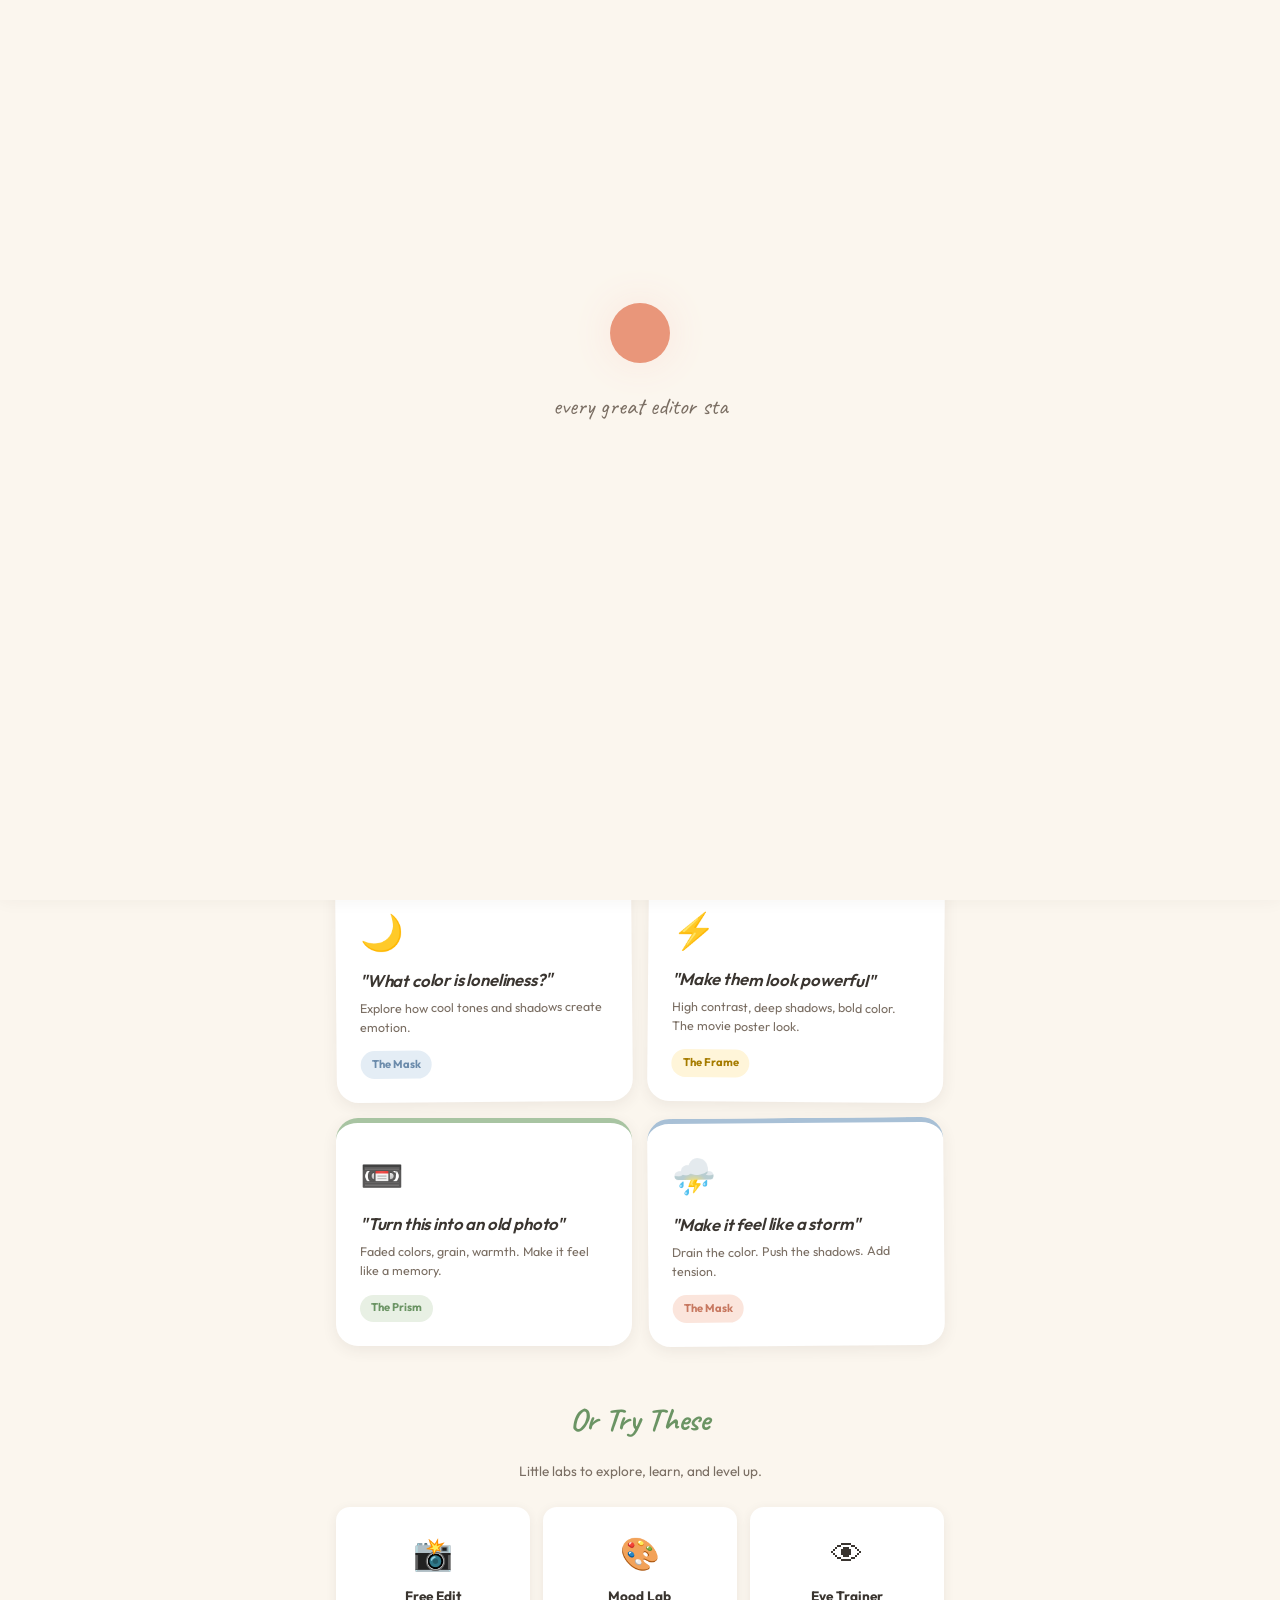
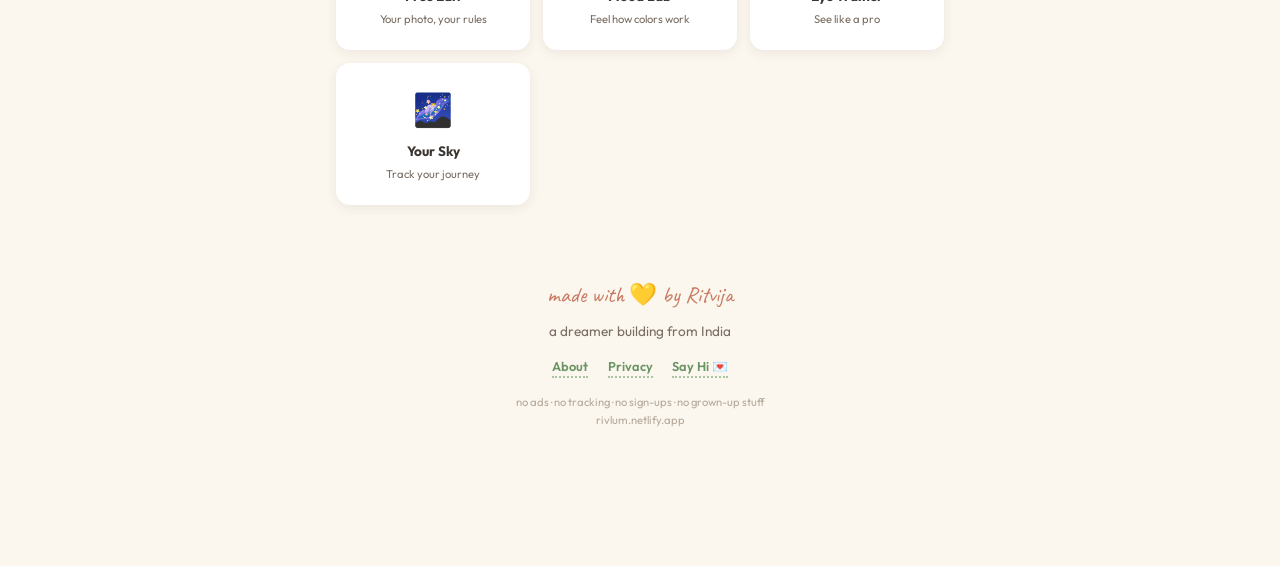
==== index.html @ 2db813fe "Add files via upload" ====
<!DOCTYPE html>
<html lang="en">
<head>
<meta charset="UTF-8"/>
<meta name="viewport" content="width=device-width,initial-scale=1.0"/>
<title>RIVLUM 🌊</title>
<link rel="stylesheet" href="styles.css"/>
<style>
.hero {
  text-align: center;
  padding: 3rem 1.5rem 2rem;
  position: relative;
  z-index: 1;
}
.hero-badge {
  display: inline-block;
  background: var(--butter-light);
  color: #A67C00;
  font-size: 0.72rem;
  font-weight: 700;
  padding: 0.35rem 0.9rem;
  border-radius: 50px;
  margin-bottom: 1.2rem;
  border: 2px solid var(--butter);
}
.hero h1 {
  font-size: clamp(4rem, 15vw, 8rem);
  font-weight: 800;
  color: var(--terracotta-dark);
  line-height: 1;
  margin-bottom: 0.3rem;
  letter-spacing: 0.02em;
}
.hero-tagline {
  font-family: var(--f-hand);
  font-size: clamp(1.4rem, 4vw, 1.9rem);
  color: var(--sage-dark);
  font-weight: 600;
  margin-bottom: 0.8rem;
}
.hero-desc {
  font-size: 0.95rem;
  color: var(--text-soft);
  max-width: 380px;
  margin: 0 auto 2rem;
  line-height: 1.7;
}
.hero-buttons {
  display: flex;
  gap: 0.8rem;
  justify-content: center;
  flex-wrap: wrap;
}
.section {
  position: relative;
  z-index: 1;
  max-width: 640px;
  margin: 0 auto;
  padding: 1.5rem 1rem;
}
.section-title {
  text-align: center;
  font-family: var(--f-hand);
  font-size: 2rem;
  color: var(--sage-dark);
  margin-bottom: 1rem;
}
.section-sub {
  text-align: center;
  color: var(--text-soft);
  font-size: 0.85rem;
  margin-bottom: 1.5rem;
}
.challenge-grid {
  display: grid;
  grid-template-columns: repeat(auto-fit, minmax(240px, 1fr));
  gap: 1rem;
}
.ch-card {
  background: var(--card);
  border-radius: var(--radius);
  padding: 1.5rem;
  text-decoration: none;
  color: var(--text);
  box-shadow: 0 4px 15px var(--shadow);
  transition: all 0.3s;
  border-top: 5px solid var(--sage);
  position: relative;
}
.ch-card:nth-child(2n) { border-top-color: var(--terracotta); transform: rotate(0.5deg); }
.ch-card:nth-child(3n) { border-top-color: var(--dusty-blue); transform: rotate(-0.5deg); }
.ch-card:hover {
  transform: translateY(-4px) rotate(0deg);
  box-shadow: 0 10px 30px var(--shadow-hover);
}
.ch-icon {
  font-size: 2.2rem;
  display: block;
  margin-bottom: 0.5rem;
}
.ch-card h3 {
  font-size: 1.05rem;
  margin-bottom: 0.3rem;
  font-style: italic;
  font-weight: 600;
}
.ch-card p {
  font-size: 0.78rem;
  color: var(--text-soft);
  line-height: 1.5;
  margin-bottom: 0.8rem;
}
.tools-section {
  display: grid;
  grid-template-columns: repeat(auto-fit, minmax(160px, 1fr));
  gap: 0.8rem;
}
.tool-card {
  background: var(--card);
  border-radius: var(--radius-sm);
  padding: 1.2rem;
  text-align: center;
  text-decoration: none;
  color: var(--text);
  box-shadow: 0 3px 12px var(--shadow);
  transition: transform 0.2s;
  border: 2px solid transparent;
}
.tool-card:hover { transform: translateY(-3px); border-color: var(--sage); }
.tool-card .emoji { font-size: 2rem; display: block; margin-bottom: 0.4rem; }
.tool-card h4 { font-size: 0.85rem; margin-bottom: 0.2rem; }
.tool-card p { font-size: 0.7rem; color: var(--text-soft); }
.footer {
  text-align: center;
  padding: 3rem 1.5rem;
  position: relative;
  z-index: 1;
  color: var(--text-soft);
}
.footer .made {
  font-family: var(--f-hand);
  font-size: 1.4rem;
  color: var(--terracotta-dark);
  margin-bottom: 0.5rem;
}
.footer .links {
  display: flex;
  justify-content: center;
  gap: 1.2rem;
  margin-top: 0.8rem;
  flex-wrap: wrap;
}
.footer .links a {
  color: var(--sage-dark);
  text-decoration: none;
  font-size: 0.8rem;
  font-weight: 600;
  border-bottom: 2px dotted var(--sage);
}
.footer .fine {
  font-size: 0.7rem;
  color: var(--text-light);
  margin-top: 1rem;
  line-height: 1.6;
}
/* Ritual */
#ritual {
  position: fixed;
  top: 0; left: 0;
  width: 100%; height: 100%;
  background: var(--cream);
  z-index: 9999;
  display: flex;
  flex-direction: column;
  align-items: center;
  justify-content: center;
  gap: 1.5rem;
  transition: opacity 1s ease;
}
#ritual.gone { opacity: 0; pointer-events: none; }
.rstar {
  width: 60px; height: 60px;
  background: var(--terracotta);
  border-radius: 50%;
  animation: rPulse 2s ease-in-out infinite;
  transition: all 0.8s ease;
  box-shadow: 0 0 40px var(--terracotta-light);
}
.rstar.boom {
  width: 300vw; height: 300vw;
  background: radial-gradient(circle, var(--terracotta-light), var(--butter-light), transparent 70%);
  opacity: 0;
}
@keyframes rPulse { 0%,100%{transform:scale(1);opacity:.7} 50%{transform:scale(1.2);opacity:1} }
.rtxt { font-size: 1.1rem; color: var(--text-soft); text-align: center; min-height: 2rem; padding: 0 1rem; font-family: var(--f-hand); font-size: 1.5rem; }
.redt { display: flex; flex-direction: column; align-items: center; gap: 1rem; opacity: 0; transform: translateY(15px); transition: all 0.6s ease; }
.redt.show { opacity: 1; transform: translateY(0); }
.rphoto { width: min(80vw, 320px); border-radius: 8px; box-shadow: 0 8px 30px var(--shadow); border: 6px solid white; }
.rlb { font-size: 0.85rem; color: var(--text-soft); font-weight: 600; }
.rhn { font-size: 0.85rem; color: var(--terracotta-dark); opacity: 0; transition: opacity 0.5s; font-family: var(--f-hand); font-size: 1.2rem; }
.rhn.show { opacity: 1; }
</style>
</head>
<body>

<div class="bg-blobs">
  <div class="blob blob-1"></div>
  <div class="blob blob-2"></div>
  <div class="blob blob-3"></div>
</div>

<div class="hero">
  <span class="hero-badge">✨ 100% free · no login · zero data</span>
  <h1>RIVLUM</h1>
  <p class="hero-tagline">the river of light 🌊</p>
  <p class="hero-desc">A cozy place where kids learn photo & video editing. No scary tools. No sign-ups. Just you, your creativity, and a little blob named Pixel.</p>
  <div class="hero-buttons">
    <a href="#challenges" class="btn btn-primary">Pick a Challenge ✨</a>
    <a href="free-edit.html" class="btn btn-secondary">Upload Your Photo 📸</a>
  </div>
</div>

<div class="section" id="challenges">
  <h2 class="section-title">Pick a Challenge</h2>
  <p class="section-sub">Every challenge lets you use YOUR photo or ours. You choose.</p>

  <div class="challenge-grid">
    <a href="challenge.html?type=dream" class="ch-card">
      <span class="ch-icon">☁️</span>
      <h3>"Make it feel like a dream"</h3>
      <p>Soft, hazy, magical. Learn how blur and color make photos feel unreal.</p>
      <span class="tag tag-sage">The Prism</span>
    </a>
    <a href="challenge.html?type=golden" class="ch-card">
      <span class="ch-icon">🌅</span>
      <h3>"Turn day into golden hour"</h3>
      <p>Add warmth. Make it glow. Learn why sunset photos hit different.</p>
      <span class="tag tag-terra">The Horizon</span>
    </a>
    <a href="challenge.html?type=lonely" class="ch-card">
      <span class="ch-icon">🌙</span>
      <h3>"What color is loneliness?"</h3>
      <p>Explore how cool tones and shadows create emotion.</p>
      <span class="tag tag-blue">The Mask</span>
    </a>
    <a href="challenge.html?type=power" class="ch-card">
      <span class="ch-icon">⚡</span>
      <h3>"Make them look powerful"</h3>
      <p>High contrast, deep shadows, bold color. The movie poster look.</p>
      <span class="tag tag-butter">The Frame</span>
    </a>
    <a href="challenge.html?type=vintage" class="ch-card">
      <span class="ch-icon">📼</span>
      <h3>"Turn this into an old photo"</h3>
      <p>Faded colors, grain, warmth. Make it feel like a memory.</p>
      <span class="tag tag-sage">The Prism</span>
    </a>
    <a href="challenge.html?type=storm" class="ch-card">
      <span class="ch-icon">⛈️</span>
      <h3>"Make it feel like a storm"</h3>
      <p>Drain the color. Push the shadows. Add tension.</p>
      <span class="tag tag-terra">The Mask</span>
    </a>
  </div>
</div>

<div class="section">
  <h2 class="section-title">Or Try These</h2>
  <p class="section-sub">Little labs to explore, learn, and level up.</p>
  <div class="tools-section">
    <a href="free-edit.html" class="tool-card">
      <span class="emoji">📸</span>
      <h4>Free Edit</h4>
      <p>Your photo, your rules</p>
    </a>
    <a href="moods.html" class="tool-card">
      <span class="emoji">🎨</span>
      <h4>Mood Lab</h4>
      <p>Feel how colors work</p>
    </a>
    <a href="compare.html" class="tool-card">
      <span class="emoji">👁</span>
      <h4>Eye Trainer</h4>
      <p>See like a pro</p>
    </a>
    <a href="constellation.html" class="tool-card">
      <span class="emoji">🌌</span>
      <h4>Your Sky</h4>
      <p>Track your journey</p>
    </a>
  </div>
</div>

<div class="footer">
  <p class="made">made with 💛 by Ritvija</p>
  <p style="font-size:0.85rem">a dreamer building from India</p>
  <div class="links">
    <a href="about.html">About</a>
    <a href="privacy.html">Privacy</a>
    <a href="mailto:hello.rivlum@gmail.com?subject=RIVLUM%20Feedback">Say Hi 💌</a>
  </div>
  <p class="fine">no ads · no tracking · no sign-ups · no grown-up stuff<br/>rivlum.netlify.app</p>
</div>

<div class="pixel"><div class="pixel-eye"></div><div class="pixel-eye"></div></div>

<nav class="nav">
  <a href="index.html" class="active"><span>🏠</span>Home</a>
  <a href="challenge.html"><span>✨</span>Edit</a>
  <a href="free-edit.html"><span>📸</span>Free</a>
  <a href="constellation.html"><span>🌌</span>Sky</a>
  <a href="about.html"><span>💛</span>About</a>
</nav>

<div id="ritual">
  <div class="rstar" id="rstar"></div>
  <p class="rtxt" id="rtxt"></p>
  <div class="redt" id="redit">
    <img src="https://images.unsplash.com/photo-1470071459604-3b5ec3a7fe05?w=500&q=80" class="rphoto" id="rphoto"/>
    <label class="rlb">Drag the slider to change the light ☀️</label>
    <input type="range" min="30" max="200" value="100" id="rslider" style="width:min(70vw,260px)"/>
  </div>
  <p class="rhn" id="rhn">← slide left or right →</p>
</div>

<script>
var savedTheme = localStorage.getItem('rivlum_theme');
if(savedTheme && savedTheme !== 'meadow') document.body.classList.add('theme-' + savedTheme);

if(localStorage.getItem('rivlum_born')){document.getElementById('ritual').remove()}
else{
var m="every great editor started with one click ✨",t=document.getElementById('rtxt'),i=0;
function tp(){if(i<m.length){t.textContent+=m[i];i++;setTimeout(tp,55)}else{setTimeout(function(){document.getElementById('redit').classList.add('show');document.getElementById('rhn').classList.add('show')},700)}}
setTimeout(tp,1000);
var d=false;
document.getElementById('rslider').addEventListener('input',function(){
document.getElementById('rphoto').style.filter='brightness('+this.value+'%)';
if(!d&&Math.abs(this.value-100)>25){d=true;document.getElementById('rhn').style.opacity='0';document.getElementById('rstar').classList.add('boom');
setTimeout(function(){document.getElementById('ritual').classList.add('gone');localStorage.setItem('rivlum_born',Date.now());setTimeout(function(){document.getElementById('ritual').remove()},1000)},900)}})}
</script>
</body>
</html>
---- styles.css ----
/* ========================================
   RIVLUM — Warm Meadow Theme
   "Cozy sketchbook, not spaceship"
   Made with love by Ritvija 💛
   ======================================== */

@import url('https://fonts.googleapis.com/css2?family=Outfit:wght@300;400;600;700;800&family=Caveat:wght@400;600;700&display=swap');

*, *::before, *::after {
  margin: 0;
  padding: 0;
  box-sizing: border-box;
}

/* --- MEADOW THEME (default) --- */
:root {
  --cream: #FBF6EE;
  --cream-deep: #F5EDDE;
  --card: #FFFFFF;
  --sage: #A8C4A2;
  --sage-light: #E8F0E4;
  --sage-dark: #6B9464;
  --terracotta: #E9967A;
  --terracotta-light: #FBE5DC;
  --terracotta-dark: #C77860;
  --dusty-blue: #A8C0D6;
  --dusty-blue-light: #E4EDF5;
  --dusty-blue-dark: #6B8BAB;
  --butter: #F5D97C;
  --butter-light: #FFF5D9;
  --pink-accent: #F0B8C4;
  --text: #3A3530;
  --text-soft: #7A6E63;
  --text-light: #B5A99B;
  --shadow: rgba(58, 53, 48, 0.08);
  --shadow-hover: rgba(58, 53, 48, 0.15);
  --f: 'Outfit', sans-serif;
  --f-hand: 'Caveat', cursive;
  --radius: 22px;
  --radius-sm: 14px;
}

/* --- OCEAN THEME --- */
body.theme-ocean {
  --cream: #EEF4F8;
  --cream-deep: #DDE9F0;
  --sage: #8FB8CC;
  --sage-light: #DCE9F0;
  --sage-dark: #4A7B96;
  --terracotta: #7BA5C0;
  --terracotta-light: #D5E4EE;
  --dusty-blue: #A8C6DA;
  --butter: #C8D9E5;
  --text: #2C3E50;
  --text-soft: #5D7488;
}

/* --- SUNSET THEME --- */
body.theme-sunset {
  --cream: #FFF3E8;
  --cream-deep: #FFE4CC;
  --sage: #F5A97F;
  --sage-light: #FFE0CC;
  --sage-dark: #D67B4E;
  --terracotta: #E9967A;
  --terracotta-light: #FBE5DC;
  --dusty-blue: #F0B8C4;
  --butter: #FFD48A;
  --pink-accent: #E8809B;
  --text: #4A2F1F;
  --text-soft: #8A5F4A;
}

/* --- MIDNIGHT THEME --- */
body.theme-midnight {
  --cream: #1E1E2E;
  --cream-deep: #16162A;
  --card: #2A2A3E;
  --sage: #7C9885;
  --sage-light: #3A4A42;
  --sage-dark: #A0BEA8;
  --terracotta: #D08770;
  --terracotta-light: #4A3830;
  --dusty-blue: #7B8FAC;
  --butter: #E5C07B;
  --text: #E8E4D8;
  --text-soft: #B0A898;
  --text-light: #706858;
  --shadow: rgba(0, 0, 0, 0.3);
  --shadow-hover: rgba(0, 0, 0, 0.5);
}

html {
  scroll-behavior: smooth;
}

body {
  font-family: var(--f);
  background: var(--cream);
  color: var(--text);
  min-height: 100vh;
  padding-bottom: 5.5rem;
  line-height: 1.6;
  transition: background 0.4s ease, color 0.4s ease;
}

/* --- SOFT BACKGROUND SHAPES --- */
.bg-blobs {
  position: fixed;
  top: 0; left: 0;
  width: 100%; height: 100%;
  pointer-events: none;
  z-index: 0;
  overflow: hidden;
}

.blob {
  position: absolute;
  border-radius: 50%;
  filter: blur(70px);
  opacity: 0.35;
  animation: blobFloat 18s ease-in-out infinite alternate;
}

.blob-1 { width: 320px; height: 320px; background: var(--sage); top: -60px; left: -60px; }
.blob-2 { width: 280px; height: 280px; background: var(--terracotta); top: 35%; right: -90px; animation-delay: -6s; }
.blob-3 { width: 220px; height: 220px; background: var(--butter); bottom: 8%; left: 15%; animation-delay: -12s; }

@keyframes blobFloat {
  0% { transform: translate(0, 0) scale(1); }
  100% { transform: translate(40px, -30px) scale(1.1); }
}

/* --- TYPOGRAPHY --- */
h1, h2, h3 {
  color: var(--text);
  font-weight: 700;
  letter-spacing: -0.01em;
}

.hand {
  font-family: var(--f-hand);
  font-weight: 600;
  letter-spacing: 0.01em;
}

.page-title {
  font-size: clamp(1.8rem, 5vw, 2.4rem);
  text-align: center;
  margin-bottom: 0.4rem;
}

.page-sub {
  font-size: 0.95rem;
  color: var(--text-soft);
  text-align: center;
  margin-bottom: 2rem;
  font-family: var(--f-hand);
  font-size: 1.3rem;
}

/* --- CARDS (slight rotation for handmade feel) --- */
.card {
  background: var(--card);
  border-radius: var(--radius);
  padding: 1.5rem;
  box-shadow: 0 4px 20px var(--shadow);
  transition: all 0.3s ease;
  position: relative;
}

.card::before {
  content: '';
  position: absolute;
  top: -6px;
  left: 50%;
  transform: translateX(-50%);
  width: 30px;
  height: 12px;
  background: var(--butter);
  border-radius: 3px;
  box-shadow: 0 2px 4px var(--shadow);
  opacity: 0.7;
}

/* --- BUTTONS --- */
.btn {
  display: inline-block;
  padding: 0.85rem 1.8rem;
  font-family: var(--f);
  font-size: 1rem;
  font-weight: 700;
  border: none;
  border-radius: 50px;
  cursor: pointer;
  text-decoration: none;
  transition: all 0.2s ease;
  color: var(--text);
}

.btn:active { transform: scale(0.95); }

.btn-primary {
  background: var(--sage);
  color: white;
  box-shadow: 0 4px 0 var(--sage-dark), 0 6px 15px var(--shadow);
}

.btn-primary:hover {
  transform: translateY(-2px);
  box-shadow: 0 6px 0 var(--sage-dark), 0 8px 20px var(--shadow-hover);
}

.btn-secondary {
  background: var(--card);
  color: var(--text);
  border: 2px solid var(--sage);
  box-shadow: 0 3px 0 var(--sage-dark);
}

.btn-warm {
  background: var(--terracotta);
  color: white;
  box-shadow: 0 4px 0 var(--terracotta-dark), 0 6px 15px var(--shadow);
}

.btn-warm:hover {
  transform: translateY(-2px);
  box-shadow: 0 6px 0 var(--terracotta-dark), 0 8px 20px var(--shadow-hover);
}

.btn-small {
  padding: 0.55rem 1.1rem;
  font-size: 0.82rem;
}

/* --- SLIDERS (chunky, playful) --- */
input[type="range"] {
  -webkit-appearance: none;
  appearance: none;
  width: 100%;
  height: 12px;
  border-radius: 6px;
  background: var(--cream-deep);
  outline: none;
  border: 2px solid var(--sage-light);
}

input[type="range"]::-webkit-slider-thumb {
  -webkit-appearance: none;
  width: 30px;
  height: 30px;
  border-radius: 50%;
  background: var(--terracotta);
  border: 4px solid white;
  cursor: grab;
  box-shadow: 0 3px 8px var(--shadow);
}

input[type="range"]::-moz-range-thumb {
  width: 30px;
  height: 30px;
  border-radius: 50%;
  background: var(--terracotta);
  border: 4px solid white;
  cursor: grab;
  box-shadow: 0 3px 8px var(--shadow);
}

/* --- BOTTOM NAV --- */
.nav {
  position: fixed;
  bottom: 0; left: 0;
  width: 100%;
  background: var(--card);
  border-top: 3px solid var(--sage-light);
  display: flex;
  justify-content: space-around;
  padding: 0.6rem 0 0.8rem;
  z-index: 100;
  box-shadow: 0 -4px 20px var(--shadow);
}

.nav a {
  text-decoration: none;
  color: var(--text-light);
  font-size: 0.7rem;
  font-weight: 700;
  display: flex;
  flex-direction: column;
  align-items: center;
  gap: 0.2rem;
  padding: 0.3rem 0.6rem;
  border-radius: 12px;
  transition: all 0.2s;
}

.nav a span {
  font-size: 1.35rem;
}

.nav a.active, .nav a:hover {
  color: var(--sage-dark);
  background: var(--sage-light);
}

/* --- PIXEL MASCOT --- */
.pixel {
  position: fixed;
  bottom: 5.8rem;
  right: 1.2rem;
  width: 52px;
  height: 52px;
  background: var(--terracotta);
  border-radius: 50% 50% 50% 25%;
  z-index: 10;
  display: flex;
  align-items: center;
  justify-content: center;
  gap: 5px;
  box-shadow: 0 4px 15px var(--shadow-hover);
  animation: pixelBounce 3s ease-in-out infinite;
  border: 3px solid white;
}

.pixel-eye {
  width: 6px;
  height: 8px;
  background: white;
  border-radius: 50%;
}

@keyframes pixelBounce {
  0%, 100% { transform: translateY(0) rotate(0deg); }
  25% { transform: translateY(-8px) rotate(4deg); }
  75% { transform: translateY(-4px) rotate(-3deg); }
}

/* --- TAGS --- */
.tag {
  display: inline-block;
  font-size: 0.7rem;
  font-weight: 700;
  padding: 0.3rem 0.7rem;
  border-radius: 50px;
}

.tag-sage { background: var(--sage-light); color: var(--sage-dark); }
.tag-terra { background: var(--terracotta-light); color: var(--terracotta-dark); }
.tag-blue { background: var(--dusty-blue-light); color: var(--dusty-blue-dark); }
.tag-butter { background: var(--butter-light); color: #A67C00; }

/* --- PHOTO FRAMES (like polaroids) --- */
.photo-frame {
  border-radius: 8px;
  overflow: hidden;
  box-shadow: 0 6px 25px var(--shadow);
  border: 6px solid white;
  background: white;
  transform: rotate(-0.5deg);
}

.photo-frame img {
  width: 100%;
  display: block;
  transition: filter 0.15s ease;
  border-radius: 4px;
}

/* --- LAYOUT --- */
.wrap {
  position: relative;
  z-index: 1;
  max-width: 640px;
  margin: 0 auto;
  padding: 1.5rem 1rem;
}

.grid-2 {
  display: grid;
  grid-template-columns: repeat(auto-fit, minmax(240px, 1fr));
  gap: 1rem;
}

/* --- HOW-IT-WORKS EXPANDABLES --- */
.how-card {
  background: var(--butter-light);
  border: 2px dashed var(--butter);
  border-radius: var(--radius-sm);
  padding: 0.9rem;
  margin-top: 0.5rem;
  display: none;
}

.how-card.open { display: block; }

.how-card p {
  font-size: 0.8rem;
  color: var(--text);
  line-height: 1.6;
}

.how-toggle {
  font-size: 0.75rem;
  color: var(--sage-dark);
  cursor: pointer;
  text-decoration: underline;
  font-weight: 700;
  margin-top: 0.4rem;
  display: inline-block;
}

/* --- THEME PICKER --- */
.theme-picker {
  display: flex;
  gap: 0.6rem;
  flex-wrap: wrap;
  justify-content: center;
  margin-top: 0.8rem;
}

.theme-dot {
  width: 36px;
  height: 36px;
  border-radius: 50%;
  cursor: pointer;
  border: 3px solid white;
  box-shadow: 0 2px 8px var(--shadow);
  transition: transform 0.2s;
}

.theme-dot:hover { transform: scale(1.1); }
.theme-dot.active { border-color: var(--text); transform: scale(1.15); }

.dot-meadow { background: linear-gradient(135deg, #A8C4A2, #F5D97C); }
.dot-ocean { background: linear-gradient(135deg, #8FB8CC, #A8C6DA); }
.dot-sunset { background: linear-gradient(135deg, #F5A97F, #E9967A); }
.dot-midnight { background: linear-gradient(135deg, #2A2A3E, #7C9885); }

/* --- REDUCED MOTION --- */
@media (prefers-reduced-motion: reduce) {
  *, *::before, *::after {
    animation: none !important;
    transition: none !important;
  }
}

@media (max-width: 480px) {
  .wrap { padding: 1rem 0.8rem; }
  .card { padding: 1.2rem; }
}
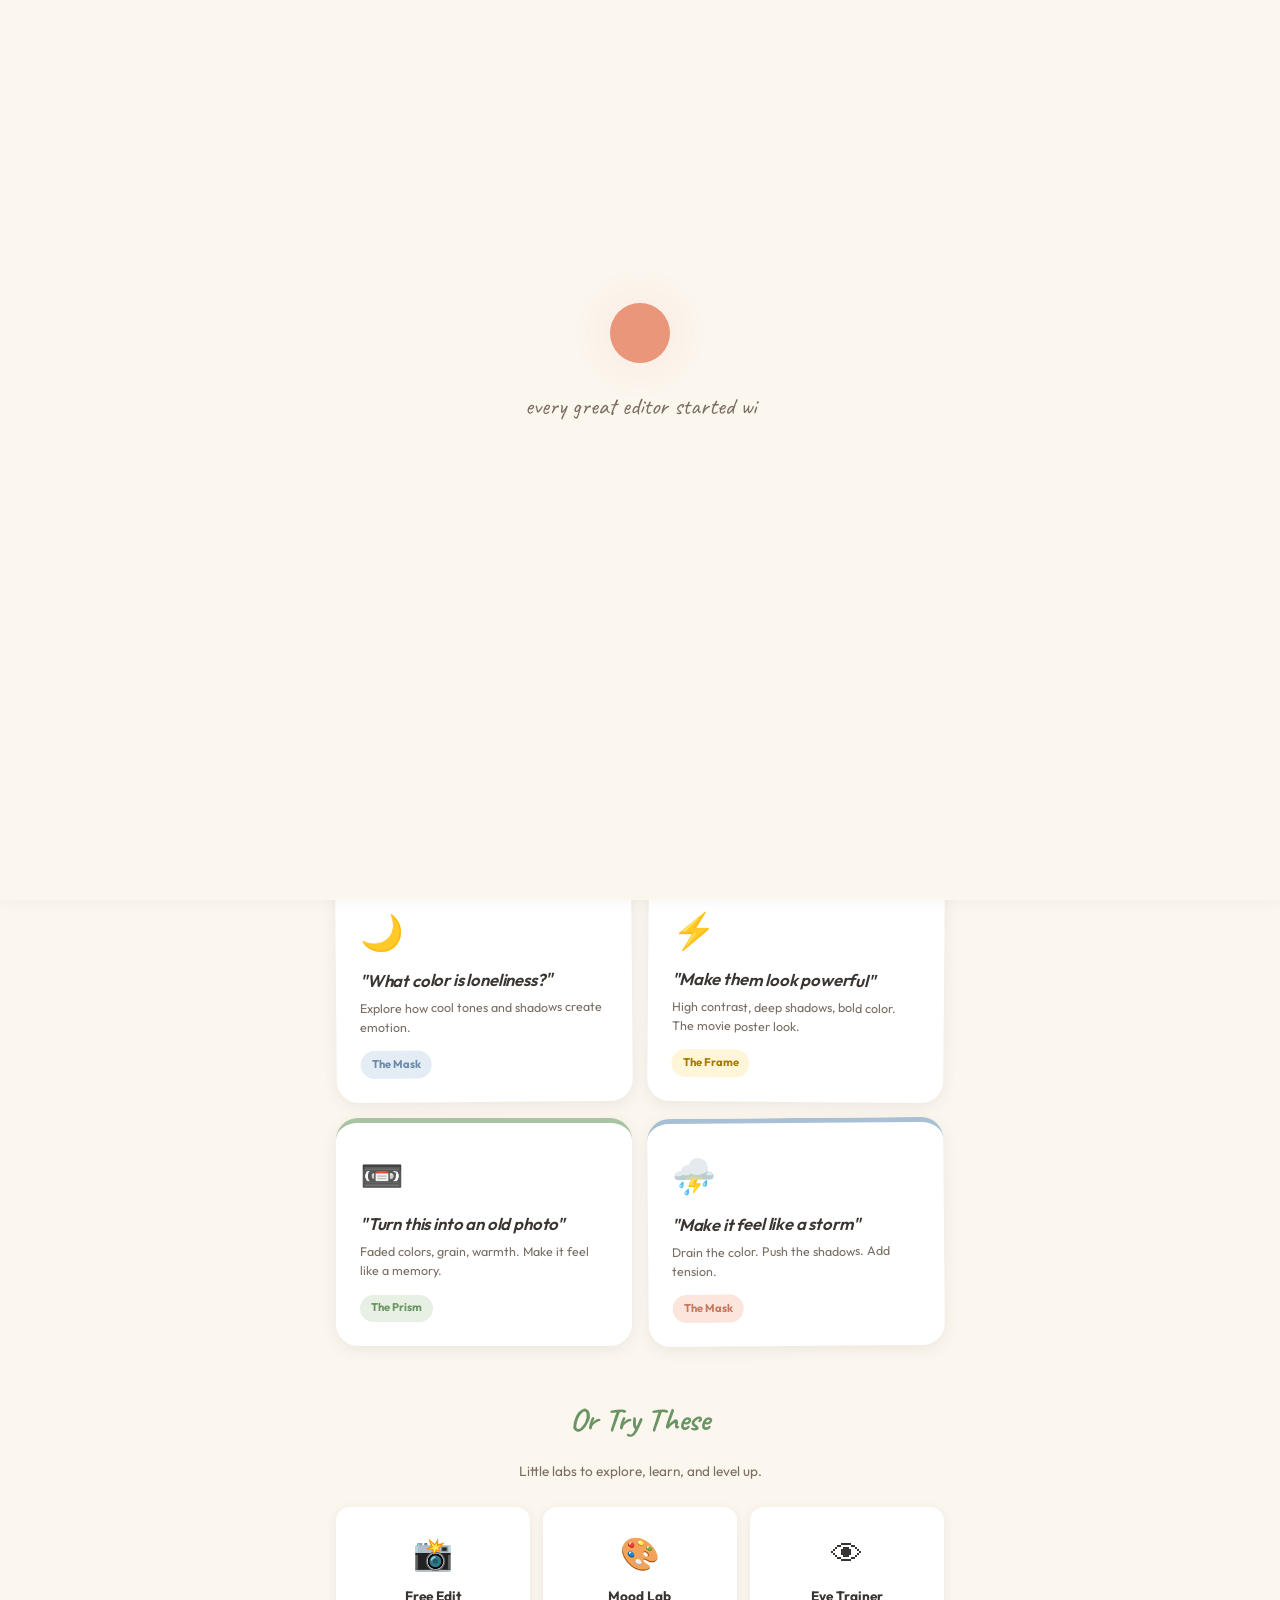
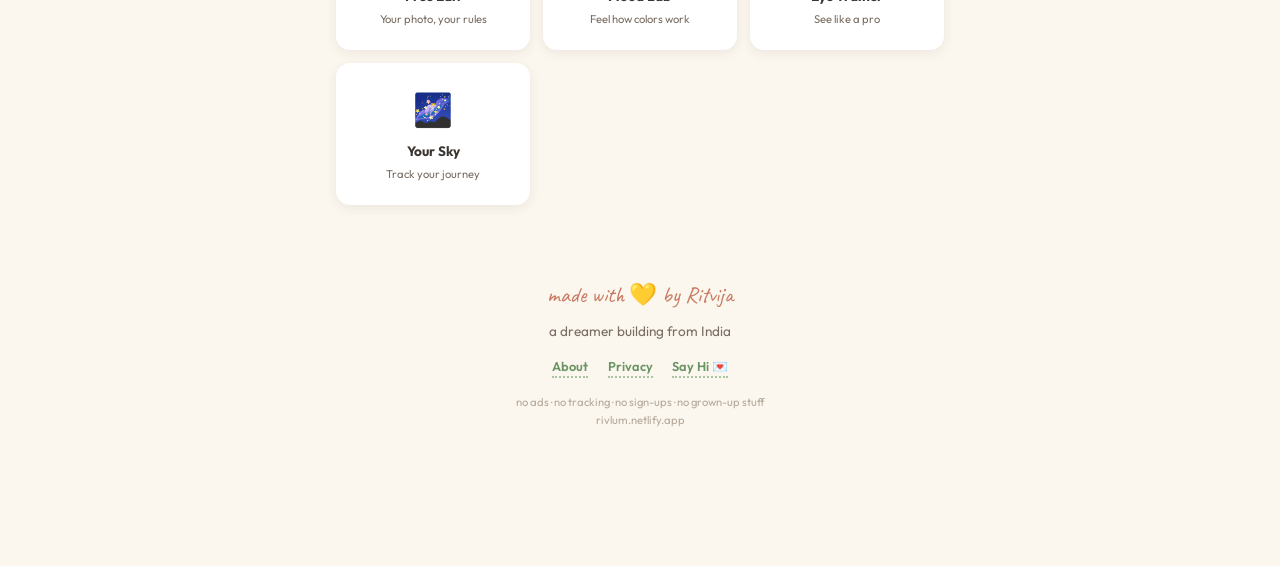
==== commit be6d3118: "Update index.html" ====
--- a/index.html
+++ b/index.html
@@ -214,10 +214,11 @@
   <h1>RIVLUM</h1>
   <p class="hero-tagline">the river of light 🌊</p>
   <p class="hero-desc">A cozy place where kids learn photo & video editing. No scary tools. No sign-ups. Just you, your creativity, and a little blob named Pixel.</p>
-  <div class="hero-buttons">
-    <a href="#challenges" class="btn btn-primary">Pick a Challenge ✨</a>
-    <a href="free-edit.html" class="btn btn-secondary">Upload Your Photo 📸</a>
-  </div>
+ <div class="hero-buttons" style="display: flex; gap: 10px; justify-content: center; flex-wrap: wrap; margin-top: 12px;">
+  <a href="challenge.html" class="btn btn-primary">Pick a Challenge ✨</a>
+  <a href="free-edit.html" class="btn btn-secondary">Upload Your Photo 📸</a>
+  <a href="room.html" class="btn btn-accent" style="text-decoration:none; display:inline-block; background:#D97D54; color:#fff; padding:8px 16px; border-radius:8px;">⚡ Co-Edit Room</a>
+</div>
 </div>
 
 <div class="section" id="challenges">
@@ -339,4 +340,4 @@
 setTimeout(function(){document.getElementById('ritual').classList.add('gone');localStorage.setItem('rivlum_born',Date.now());setTimeout(function(){document.getElementById('ritual').remove()},1000)},900)}})}
 </script>
 </body>
-</html>+</html>
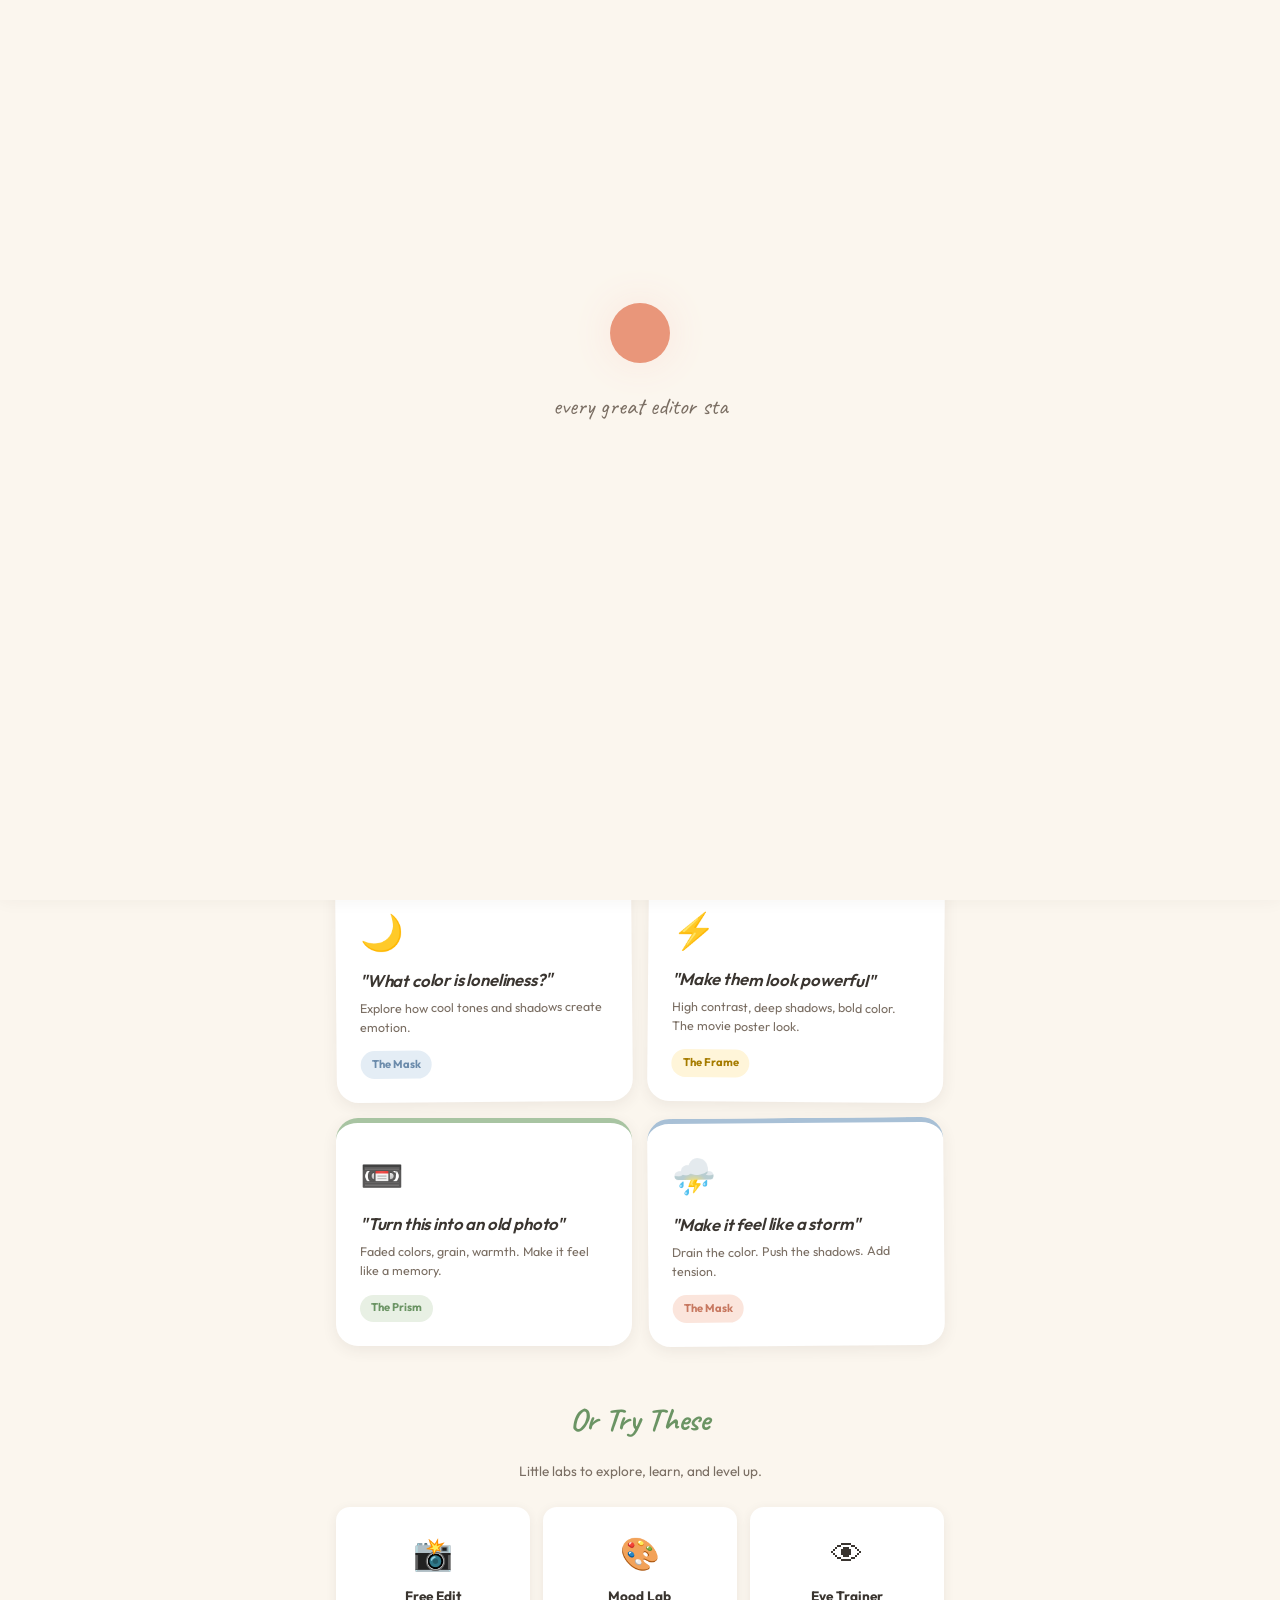
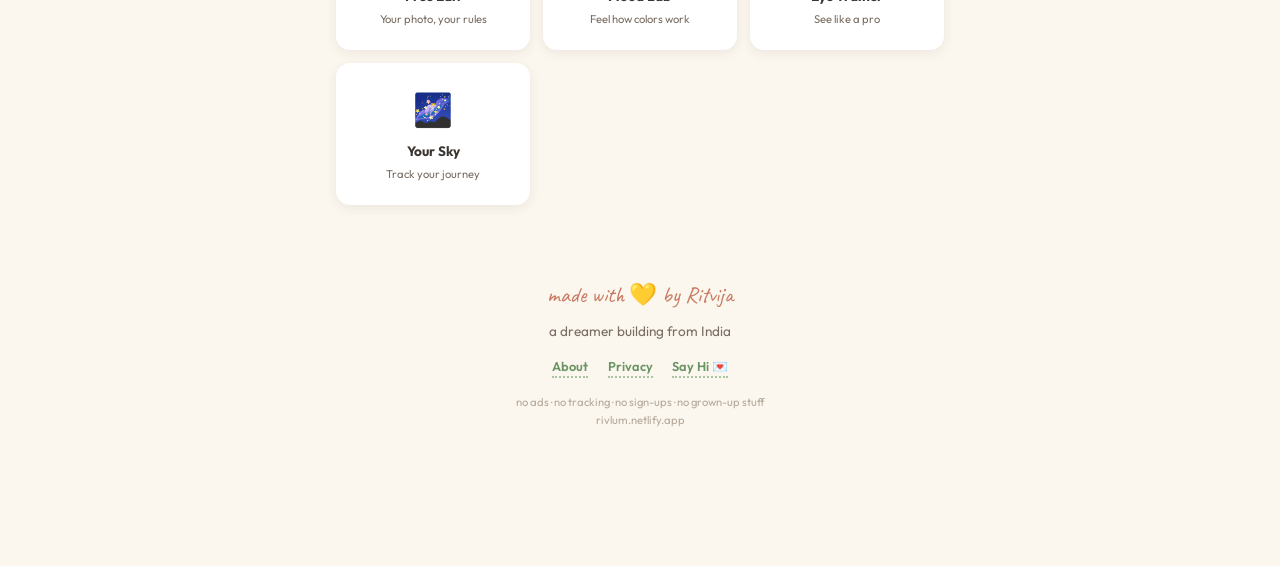
==== commit 2cb720d3: "Update index.html" ====
--- a/index.html
+++ b/index.html
@@ -306,13 +306,14 @@
 <div class="pixel"><div class="pixel-eye"></div><div class="pixel-eye"></div></div>
 
 <nav class="nav">
-  <a href="index.html" class="active"><span>🏠</span>Home</a>
+  <a href="index.html"><span>🏠</span>Home</a>
   <a href="challenge.html"><span>✨</span>Edit</a>
   <a href="free-edit.html"><span>📸</span>Free</a>
-  <a href="constellation.html"><span>🌌</span>Sky</a>
+  <a href="room.html"><span>⚡</span>Room</a>
+  <a href="drifts.html"><span>🌌</span>Sky</a>
   <a href="about.html"><span>💛</span>About</a>
 </nav>
-
+  
 <div id="ritual">
   <div class="rstar" id="rstar"></div>
   <p class="rtxt" id="rtxt"></p>
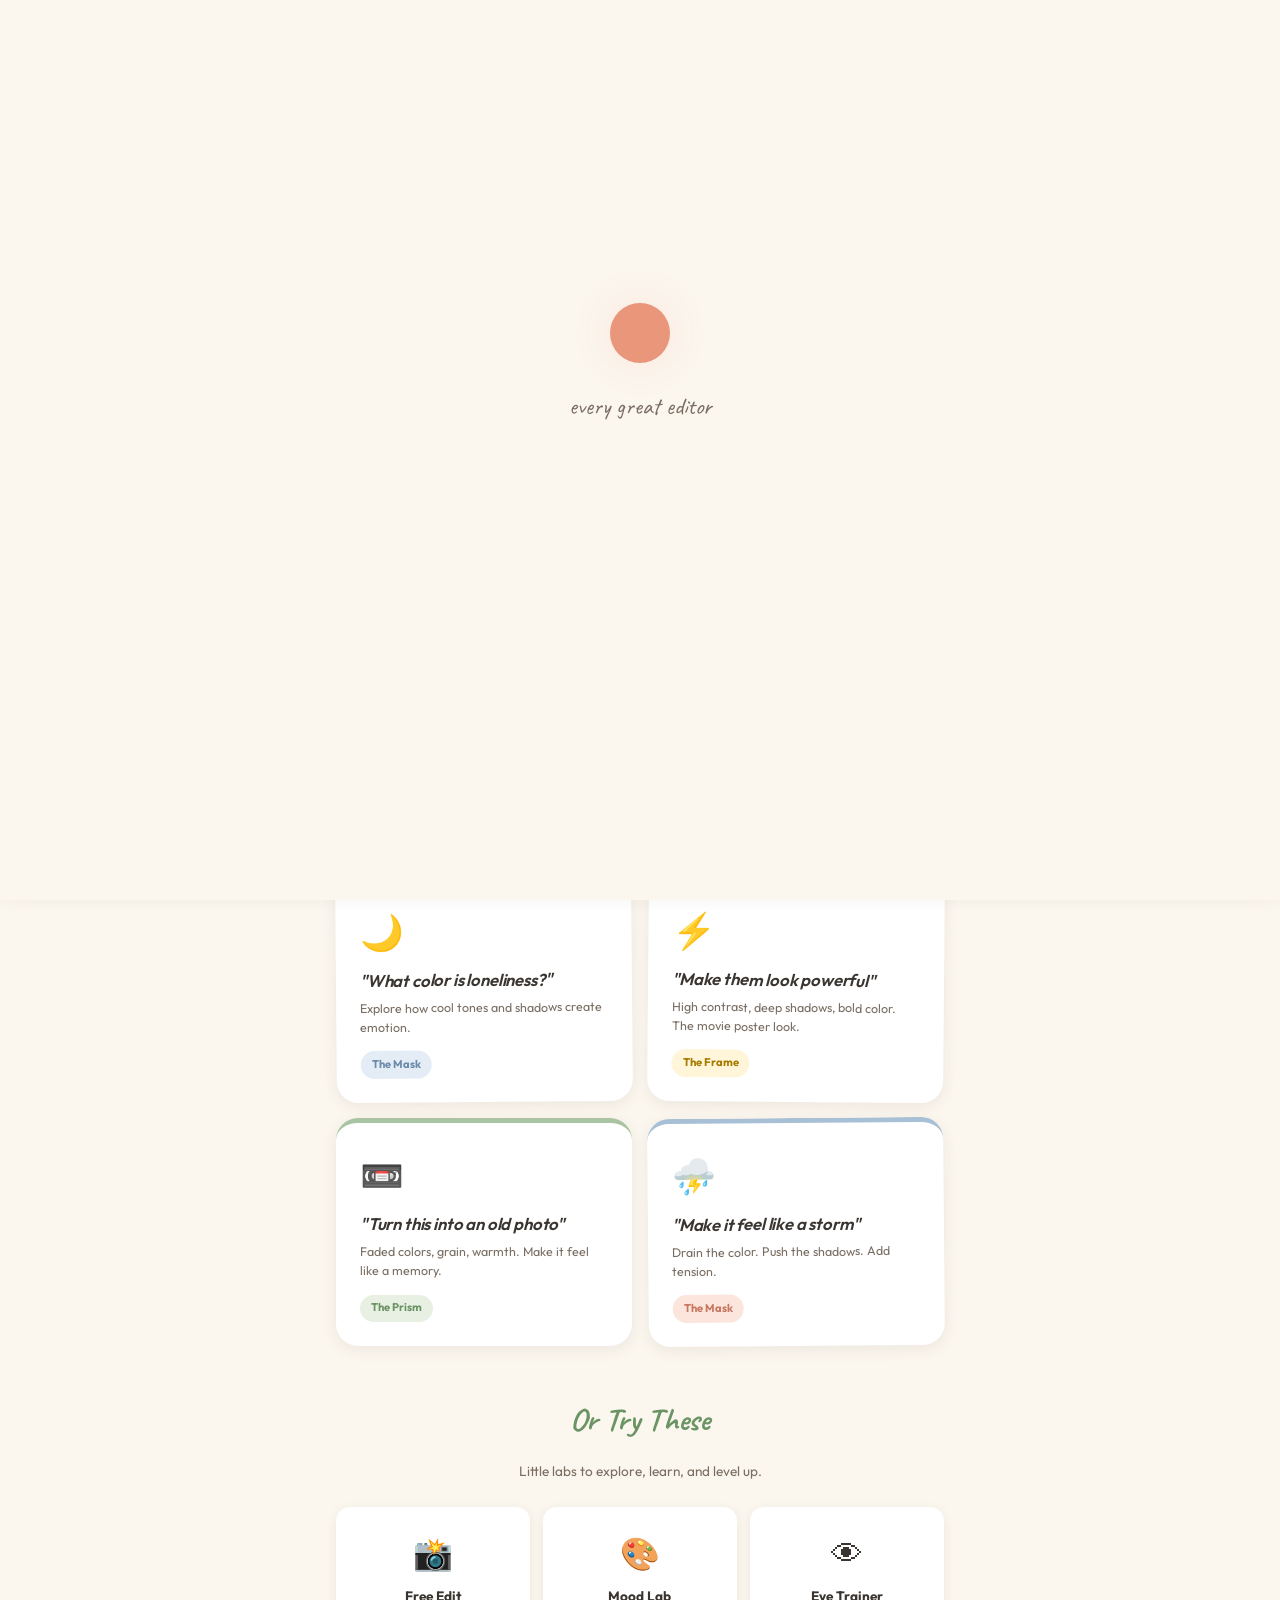
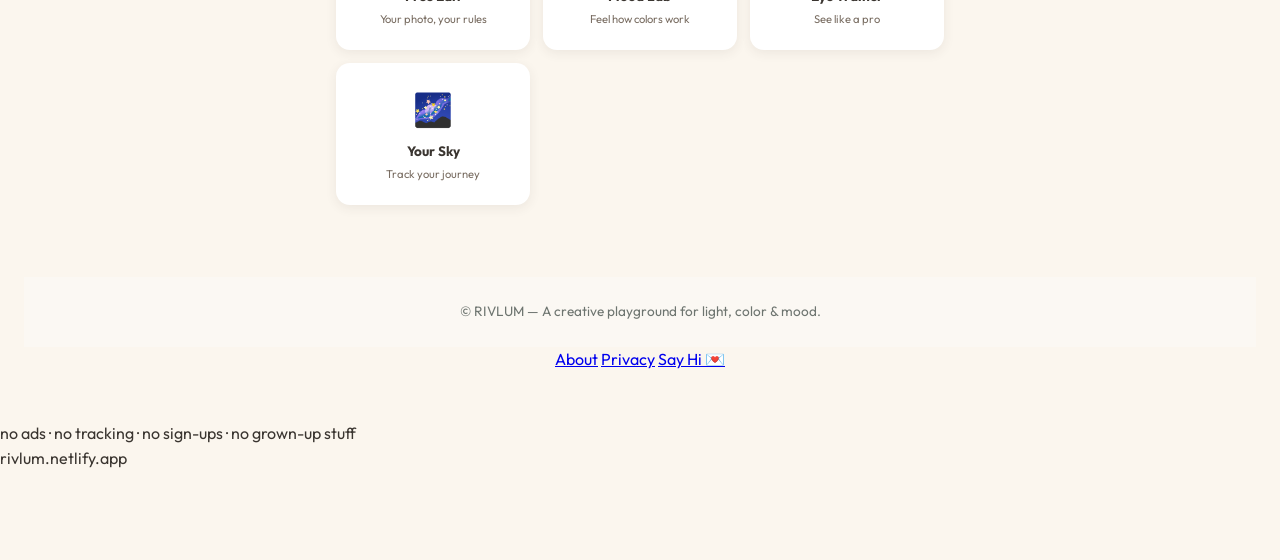
==== commit 8e2c4742: "Update index.html" ====
--- a/index.html
+++ b/index.html
@@ -293,9 +293,9 @@
 </div>
 
 <div class="footer">
-  <p class="made">made with 💛 by Ritvija</p>
-  <p style="font-size:0.85rem">a dreamer building from India</p>
-  <div class="links">
+  <footer style="text-align: center; padding: 24px 12px; font-size: 0.85rem; color: #6E7570; background: #FBF8F3;">
+  <p>© RIVLUM — A creative playground for light, color & mood.</p>
+</footer>
     <a href="about.html">About</a>
     <a href="privacy.html">Privacy</a>
     <a href="mailto:hello.rivlum@gmail.com?subject=RIVLUM%20Feedback">Say Hi 💌</a>
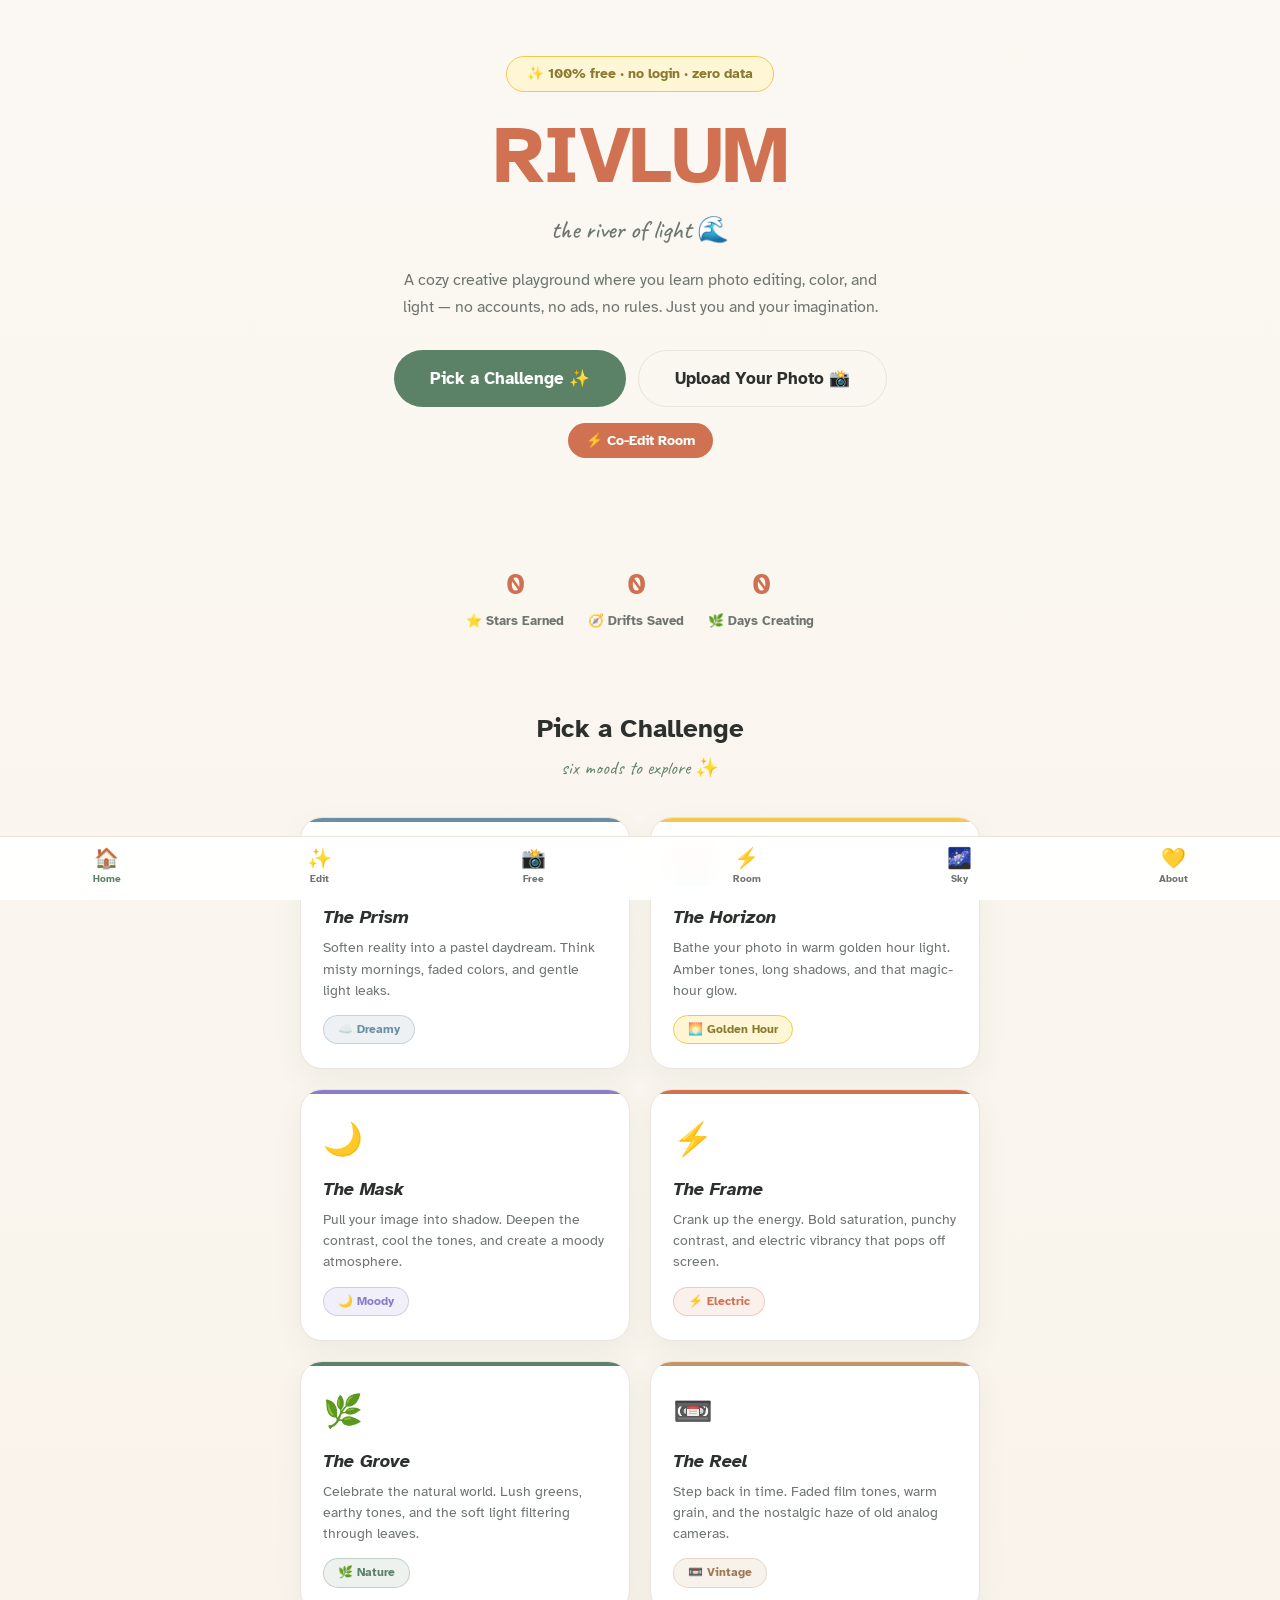
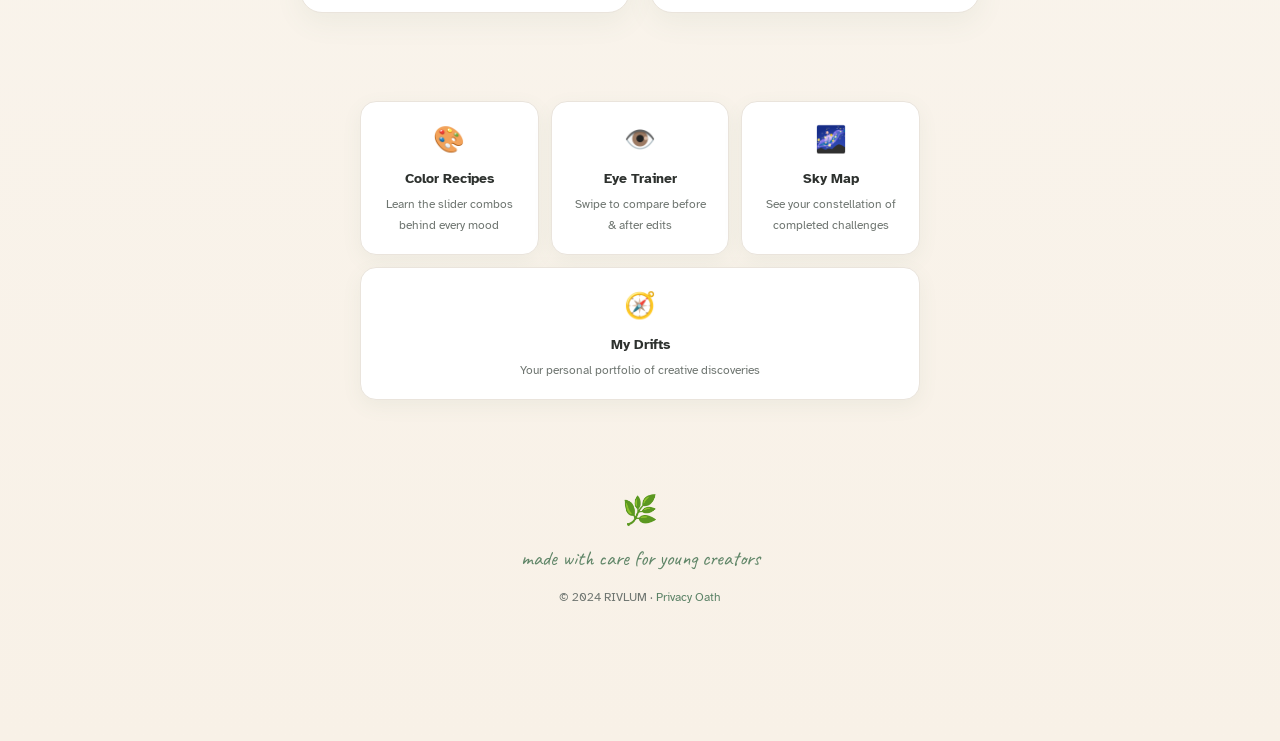
==== commit fd55a595: "Update index.html" ====
--- a/index.html
+++ b/index.html
@@ -1,344 +1,327 @@
 <!DOCTYPE html>
 <html lang="en">
 <head>
-<meta charset="UTF-8"/>
-<meta name="viewport" content="width=device-width,initial-scale=1.0"/>
-<title>RIVLUM 🌊</title>
-<link rel="stylesheet" href="styles.css"/>
-<style>
-.hero {
-  text-align: center;
-  padding: 3rem 1.5rem 2rem;
-  position: relative;
-  z-index: 1;
-}
-.hero-badge {
-  display: inline-block;
-  background: var(--butter-light);
-  color: #A67C00;
-  font-size: 0.72rem;
-  font-weight: 700;
-  padding: 0.35rem 0.9rem;
-  border-radius: 50px;
-  margin-bottom: 1.2rem;
-  border: 2px solid var(--butter);
-}
-.hero h1 {
-  font-size: clamp(4rem, 15vw, 8rem);
-  font-weight: 800;
-  color: var(--terracotta-dark);
-  line-height: 1;
-  margin-bottom: 0.3rem;
-  letter-spacing: 0.02em;
-}
-.hero-tagline {
-  font-family: var(--f-hand);
-  font-size: clamp(1.4rem, 4vw, 1.9rem);
-  color: var(--sage-dark);
-  font-weight: 600;
-  margin-bottom: 0.8rem;
-}
-.hero-desc {
-  font-size: 0.95rem;
-  color: var(--text-soft);
-  max-width: 380px;
-  margin: 0 auto 2rem;
-  line-height: 1.7;
-}
-.hero-buttons {
-  display: flex;
-  gap: 0.8rem;
-  justify-content: center;
-  flex-wrap: wrap;
-}
-.section {
-  position: relative;
-  z-index: 1;
-  max-width: 640px;
-  margin: 0 auto;
-  padding: 1.5rem 1rem;
-}
-.section-title {
-  text-align: center;
-  font-family: var(--f-hand);
-  font-size: 2rem;
-  color: var(--sage-dark);
-  margin-bottom: 1rem;
-}
-.section-sub {
-  text-align: center;
-  color: var(--text-soft);
-  font-size: 0.85rem;
-  margin-bottom: 1.5rem;
-}
-.challenge-grid {
-  display: grid;
-  grid-template-columns: repeat(auto-fit, minmax(240px, 1fr));
-  gap: 1rem;
-}
-.ch-card {
-  background: var(--card);
-  border-radius: var(--radius);
-  padding: 1.5rem;
-  text-decoration: none;
-  color: var(--text);
-  box-shadow: 0 4px 15px var(--shadow);
-  transition: all 0.3s;
-  border-top: 5px solid var(--sage);
-  position: relative;
-}
-.ch-card:nth-child(2n) { border-top-color: var(--terracotta); transform: rotate(0.5deg); }
-.ch-card:nth-child(3n) { border-top-color: var(--dusty-blue); transform: rotate(-0.5deg); }
-.ch-card:hover {
-  transform: translateY(-4px) rotate(0deg);
-  box-shadow: 0 10px 30px var(--shadow-hover);
-}
-.ch-icon {
-  font-size: 2.2rem;
-  display: block;
-  margin-bottom: 0.5rem;
-}
-.ch-card h3 {
-  font-size: 1.05rem;
-  margin-bottom: 0.3rem;
-  font-style: italic;
-  font-weight: 600;
-}
-.ch-card p {
-  font-size: 0.78rem;
-  color: var(--text-soft);
-  line-height: 1.5;
-  margin-bottom: 0.8rem;
-}
-.tools-section {
-  display: grid;
-  grid-template-columns: repeat(auto-fit, minmax(160px, 1fr));
-  gap: 0.8rem;
-}
-.tool-card {
-  background: var(--card);
-  border-radius: var(--radius-sm);
-  padding: 1.2rem;
-  text-align: center;
-  text-decoration: none;
-  color: var(--text);
-  box-shadow: 0 3px 12px var(--shadow);
-  transition: transform 0.2s;
-  border: 2px solid transparent;
-}
-.tool-card:hover { transform: translateY(-3px); border-color: var(--sage); }
-.tool-card .emoji { font-size: 2rem; display: block; margin-bottom: 0.4rem; }
-.tool-card h4 { font-size: 0.85rem; margin-bottom: 0.2rem; }
-.tool-card p { font-size: 0.7rem; color: var(--text-soft); }
-.footer {
-  text-align: center;
-  padding: 3rem 1.5rem;
-  position: relative;
-  z-index: 1;
-  color: var(--text-soft);
-}
-.footer .made {
-  font-family: var(--f-hand);
-  font-size: 1.4rem;
-  color: var(--terracotta-dark);
-  margin-bottom: 0.5rem;
-}
-.footer .links {
-  display: flex;
-  justify-content: center;
-  gap: 1.2rem;
-  margin-top: 0.8rem;
-  flex-wrap: wrap;
-}
-.footer .links a {
-  color: var(--sage-dark);
-  text-decoration: none;
-  font-size: 0.8rem;
-  font-weight: 600;
-  border-bottom: 2px dotted var(--sage);
-}
-.footer .fine {
-  font-size: 0.7rem;
-  color: var(--text-light);
-  margin-top: 1rem;
-  line-height: 1.6;
-}
-/* Ritual */
-#ritual {
-  position: fixed;
-  top: 0; left: 0;
-  width: 100%; height: 100%;
-  background: var(--cream);
-  z-index: 9999;
-  display: flex;
-  flex-direction: column;
-  align-items: center;
-  justify-content: center;
-  gap: 1.5rem;
-  transition: opacity 1s ease;
-}
-#ritual.gone { opacity: 0; pointer-events: none; }
-.rstar {
-  width: 60px; height: 60px;
-  background: var(--terracotta);
-  border-radius: 50%;
-  animation: rPulse 2s ease-in-out infinite;
-  transition: all 0.8s ease;
-  box-shadow: 0 0 40px var(--terracotta-light);
-}
-.rstar.boom {
-  width: 300vw; height: 300vw;
-  background: radial-gradient(circle, var(--terracotta-light), var(--butter-light), transparent 70%);
-  opacity: 0;
-}
-@keyframes rPulse { 0%,100%{transform:scale(1);opacity:.7} 50%{transform:scale(1.2);opacity:1} }
-.rtxt { font-size: 1.1rem; color: var(--text-soft); text-align: center; min-height: 2rem; padding: 0 1rem; font-family: var(--f-hand); font-size: 1.5rem; }
-.redt { display: flex; flex-direction: column; align-items: center; gap: 1rem; opacity: 0; transform: translateY(15px); transition: all 0.6s ease; }
-.redt.show { opacity: 1; transform: translateY(0); }
-.rphoto { width: min(80vw, 320px); border-radius: 8px; box-shadow: 0 8px 30px var(--shadow); border: 6px solid white; }
-.rlb { font-size: 0.85rem; color: var(--text-soft); font-weight: 600; }
-.rhn { font-size: 0.85rem; color: var(--terracotta-dark); opacity: 0; transition: opacity 0.5s; font-family: var(--f-hand); font-size: 1.2rem; }
-.rhn.show { opacity: 1; }
-</style>
+  <meta charset="UTF-8">
+  <meta name="viewport" content="width=device-width, initial-scale=1.0">
+  <title>RIVLUM — the river of light</title>
+  <link rel="stylesheet" href="styles.css">
+  <style>
+    .hero-buttons {
+      display: flex;
+      flex-wrap: wrap;
+      gap: 12px;
+      justify-content: center;
+      margin-bottom: 16px;
+    }
+    .hero-buttons .btn {
+      min-width: 200px;
+    }
+    .hero-secondary {
+      margin-bottom: 40px;
+    }
+    .challenges-heading {
+      text-align: center;
+      margin-bottom: 8px;
+      font-size: 1.6rem;
+      color: var(--text);
+    }
+    .challenges-sub {
+      text-align: center;
+      font-family: 'Caveat', cursive;
+      font-size: 1.2rem;
+      color: var(--script);
+      margin-bottom: 32px;
+    }
+    .challenge-grid {
+      display: grid;
+      grid-template-columns: 1fr;
+      gap: 20px;
+      max-width: 720px;
+      margin: 0 auto;
+      padding: 0 20px;
+    }
+    @media (min-width: 560px) {
+      .challenge-grid {
+        grid-template-columns: 1fr 1fr;
+      }
+    }
+    .tag-dreamy {
+      background: rgba(108, 142, 164, 0.12);
+      color: var(--cool);
+      border: 1px solid rgba(108, 142, 164, 0.3);
+    }
+    .tag-golden {
+      background: var(--gold-bg);
+      color: #8B7A2E;
+      border: 1px solid var(--gold);
+    }
+    .tag-moody {
+      background: rgba(139, 126, 200, 0.12);
+      color: #8B7EC8;
+      border: 1px solid rgba(139, 126, 200, 0.3);
+    }
+    .tag-electric {
+      background: rgba(208, 114, 81, 0.1);
+      color: var(--brand);
+      border: 1px solid rgba(208, 114, 81, 0.3);
+    }
+    .tag-nature {
+      background: rgba(91, 130, 102, 0.1);
+      color: var(--accent);
+      border: 1px solid rgba(91, 130, 102, 0.3);
+    }
+    .tag-vintage {
+      background: rgba(196, 149, 106, 0.12);
+      color: #A07850;
+      border: 1px solid rgba(196, 149, 106, 0.3);
+    }
+    .stats-bar {
+      display: flex;
+      justify-content: center;
+      gap: 24px;
+      flex-wrap: wrap;
+      margin: 32px auto;
+      max-width: 500px;
+    }
+    .stat-item {
+      text-align: center;
+    }
+    .stat-num {
+      font-size: 1.8rem;
+      font-weight: 800;
+      color: var(--brand);
+      display: block;
+    }
+    .stat-label {
+      font-size: 0.8rem;
+      color: var(--muted);
+      font-weight: 700;
+    }
+    .extra-links {
+      display: flex;
+      flex-wrap: wrap;
+      justify-content: center;
+      gap: 12px;
+      margin: 40px auto;
+      max-width: 600px;
+      padding: 0 20px;
+    }
+    .extra-link-card {
+      background: var(--card);
+      border: 1.5px solid var(--border);
+      border-radius: 16px;
+      padding: 18px 22px;
+      text-align: center;
+      text-decoration: none;
+      color: var(--text);
+      transition: all 0.25s ease;
+      flex: 1;
+      min-width: 150px;
+      box-shadow: 0 6px 20px var(--shadow);
+    }
+    .extra-link-card:hover {
+      transform: translateY(-3px);
+      box-shadow: 0 12px 30px var(--shadow-hover);
+      border-color: var(--accent);
+      opacity: 1;
+    }
+    .extra-link-card .link-emoji {
+      font-size: 1.6rem;
+      display: block;
+      margin-bottom: 6px;
+    }
+    .extra-link-card .link-title {
+      font-weight: 700;
+      font-size: 0.9rem;
+    }
+    .extra-link-card .link-desc {
+      font-size: 0.78rem;
+      color: var(--muted);
+      margin-top: 4px;
+    }
+  </style>
 </head>
-<body>
-
-<div class="bg-blobs">
-  <div class="blob blob-1"></div>
-  <div class="blob blob-2"></div>
-  <div class="blob blob-3"></div>
-</div>
-
-<div class="hero">
-  <span class="hero-badge">✨ 100% free · no login · zero data</span>
-  <h1>RIVLUM</h1>
-  <p class="hero-tagline">the river of light 🌊</p>
-  <p class="hero-desc">A cozy place where kids learn photo & video editing. No scary tools. No sign-ups. Just you, your creativity, and a little blob named Pixel.</p>
- <div class="hero-buttons" style="display: flex; gap: 10px; justify-content: center; flex-wrap: wrap; margin-top: 12px;">
-  <a href="challenge.html" class="btn btn-primary">Pick a Challenge ✨</a>
-  <a href="free-edit.html" class="btn btn-secondary">Upload Your Photo 📸</a>
-  <a href="room.html" class="btn btn-accent" style="text-decoration:none; display:inline-block; background:#D97D54; color:#fff; padding:8px 16px; border-radius:8px;">⚡ Co-Edit Room</a>
-</div>
-</div>
-
-<div class="section" id="challenges">
-  <h2 class="section-title">Pick a Challenge</h2>
-  <p class="section-sub">Every challenge lets you use YOUR photo or ours. You choose.</p>
-
-  <div class="challenge-grid">
-    <a href="challenge.html?type=dream" class="ch-card">
-      <span class="ch-icon">☁️</span>
-      <h3>"Make it feel like a dream"</h3>
-      <p>Soft, hazy, magical. Learn how blur and color make photos feel unreal.</p>
-      <span class="tag tag-sage">The Prism</span>
-    </a>
-    <a href="challenge.html?type=golden" class="ch-card">
-      <span class="ch-icon">🌅</span>
-      <h3>"Turn day into golden hour"</h3>
-      <p>Add warmth. Make it glow. Learn why sunset photos hit different.</p>
-      <span class="tag tag-terra">The Horizon</span>
-    </a>
-    <a href="challenge.html?type=lonely" class="ch-card">
-      <span class="ch-icon">🌙</span>
-      <h3>"What color is loneliness?"</h3>
-      <p>Explore how cool tones and shadows create emotion.</p>
-      <span class="tag tag-blue">The Mask</span>
-    </a>
-    <a href="challenge.html?type=power" class="ch-card">
-      <span class="ch-icon">⚡</span>
-      <h3>"Make them look powerful"</h3>
-      <p>High contrast, deep shadows, bold color. The movie poster look.</p>
-      <span class="tag tag-butter">The Frame</span>
-    </a>
-    <a href="challenge.html?type=vintage" class="ch-card">
-      <span class="ch-icon">📼</span>
-      <h3>"Turn this into an old photo"</h3>
-      <p>Faded colors, grain, warmth. Make it feel like a memory.</p>
-      <span class="tag tag-sage">The Prism</span>
-    </a>
-    <a href="challenge.html?type=storm" class="ch-card">
-      <span class="ch-icon">⛈️</span>
-      <h3>"Make it feel like a storm"</h3>
-      <p>Drain the color. Push the shadows. Add tension.</p>
-      <span class="tag tag-terra">The Mask</span>
-    </a>
+<body data-theme="meadow">
+
+  <!-- ═══ Hero ═══ -->
+  <section class="hero">
+    <span class="pill pill-gold">✨ 100% free · no login · zero data</span>
+    <h1 class="logo-text">RIVLUM</h1>
+    <p class="logo-tagline">the river of light 🌊</p>
+    <p>
+      A cozy creative playground where you learn photo editing, color, and light — no accounts, no ads, no rules. 
+      Just you and your imagination.
+    </p>
+    <div class="hero-buttons">
+      <a href="#challenges" class="btn btn-accent btn-lg">Pick a Challenge ✨</a>
+      <a href="free-edit.html" class="btn btn-outline btn-lg">Upload Your Photo 📸</a>
+    </div>
+    <div class="hero-secondary">
+      <a href="room.html" class="btn btn-brand btn-sm">⚡ Co-Edit Room</a>
+    </div>
+  </section>
+
+  <!-- ═══ Stats Bar ═══ -->
+  <div class="stats-bar" id="statsBar">
+    <div class="stat-item">
+      <span class="stat-num" id="statStars">0</span>
+      <span class="stat-label">⭐ Stars Earned</span>
+    </div>
+    <div class="stat-item">
+      <span class="stat-num" id="statDrifts">0</span>
+      <span class="stat-label">🧭 Drifts Saved</span>
+    </div>
+    <div class="stat-item">
+      <span class="stat-num" id="statDays">0</span>
+      <span class="stat-label">🌿 Days Creating</span>
+    </div>
   </div>
-</div>
-
-<div class="section">
-  <h2 class="section-title">Or Try These</h2>
-  <p class="section-sub">Little labs to explore, learn, and level up.</p>
-  <div class="tools-section">
-    <a href="free-edit.html" class="tool-card">
-      <span class="emoji">📸</span>
-      <h4>Free Edit</h4>
-      <p>Your photo, your rules</p>
-    </a>
-    <a href="moods.html" class="tool-card">
-      <span class="emoji">🎨</span>
-      <h4>Mood Lab</h4>
-      <p>Feel how colors work</p>
-    </a>
-    <a href="compare.html" class="tool-card">
-      <span class="emoji">👁</span>
-      <h4>Eye Trainer</h4>
-      <p>See like a pro</p>
-    </a>
-    <a href="constellation.html" class="tool-card">
-      <span class="emoji">🌌</span>
-      <h4>Your Sky</h4>
-      <p>Track your journey</p>
+
+  <!-- ═══ Challenges ═══ -->
+  <section class="section" id="challenges">
+    <h2 class="challenges-heading">Pick a Challenge</h2>
+    <p class="challenges-sub">six moods to explore ✨</p>
+
+    <div class="challenge-grid">
+
+      <!-- 1. The Prism -->
+      <a href="challenge.html?c=prism" class="challenge-card" data-mood="dreamy">
+        <span class="card-emoji">☁️</span>
+        <div class="card-title">The Prism</div>
+        <p class="card-desc">Soften reality into a pastel daydream. Think misty mornings, faded colors, and gentle light leaks.</p>
+        <span class="card-tag tag-dreamy">☁️ Dreamy</span>
+      </a>
+
+      <!-- 2. The Horizon -->
+      <a href="challenge.html?c=horizon" class="challenge-card" data-mood="golden">
+        <span class="card-emoji">🌅</span>
+        <div class="card-title">The Horizon</div>
+        <p class="card-desc">Bathe your photo in warm golden hour light. Amber tones, long shadows, and that magic-hour glow.</p>
+        <span class="card-tag tag-golden">🌅 Golden Hour</span>
+      </a>
+
+      <!-- 3. The Mask -->
+      <a href="challenge.html?c=mask" class="challenge-card" data-mood="moody">
+        <span class="card-emoji">🌙</span>
+        <div class="card-title">The Mask</div>
+        <p class="card-desc">Pull your image into shadow. Deepen the contrast, cool the tones, and create a moody atmosphere.</p>
+        <span class="card-tag tag-moody">🌙 Moody</span>
+      </a>
+
+      <!-- 4. The Frame -->
+      <a href="challenge.html?c=frame" class="challenge-card" data-mood="electric">
+        <span class="card-emoji">⚡</span>
+        <div class="card-title">The Frame</div>
+        <p class="card-desc">Crank up the energy. Bold saturation, punchy contrast, and electric vibrancy that pops off screen.</p>
+        <span class="card-tag tag-electric">⚡ Electric</span>
+      </a>
+
+      <!-- 5. The Grove -->
+      <a href="challenge.html?c=grove" class="challenge-card" data-mood="nature">
+        <span class="card-emoji">🌿</span>
+        <div class="card-title">The Grove</div>
+        <p class="card-desc">Celebrate the natural world. Lush greens, earthy tones, and the soft light filtering through leaves.</p>
+        <span class="card-tag tag-nature">🌿 Nature</span>
+      </a>
+
+      <!-- 6. The Reel -->
+      <a href="challenge.html?c=reel" class="challenge-card" data-mood="vintage">
+        <span class="card-emoji">📼</span>
+        <div class="card-title">The Reel</div>
+        <p class="card-desc">Step back in time. Faded film tones, warm grain, and the nostalgic haze of old analog cameras.</p>
+        <span class="card-tag tag-vintage">📼 Vintage</span>
+      </a>
+
+    </div>
+  </section>
+
+  <!-- ═══ Extra Links ═══ -->
+  <div class="extra-links">
+    <a href="moods.html" class="extra-link-card">
+      <span class="link-emoji">🎨</span>
+      <div class="link-title">Color Recipes</div>
+      <p class="link-desc">Learn the slider combos behind every mood</p>
+    </a>
+    <a href="compare.html" class="extra-link-card">
+      <span class="link-emoji">👁️</span>
+      <div class="link-title">Eye Trainer</div>
+      <p class="link-desc">Swipe to compare before & after edits</p>
+    </a>
+    <a href="constellation.html" class="extra-link-card">
+      <span class="link-emoji">🌌</span>
+      <div class="link-title">Sky Map</div>
+      <p class="link-desc">See your constellation of completed challenges</p>
+    </a>
+    <a href="drifts.html" class="extra-link-card">
+      <span class="link-emoji">🧭</span>
+      <div class="link-title">My Drifts</div>
+      <p class="link-desc">Your personal portfolio of creative discoveries</p>
     </a>
   </div>
-</div>
-
-<div class="footer">
-  <footer style="text-align: center; padding: 24px 12px; font-size: 0.85rem; color: #6E7570; background: #FBF8F3;">
-  <p>© RIVLUM — A creative playground for light, color & mood.</p>
-</footer>
-    <a href="about.html">About</a>
-    <a href="privacy.html">Privacy</a>
-    <a href="mailto:hello.rivlum@gmail.com?subject=RIVLUM%20Feedback">Say Hi 💌</a>
-  </div>
-  <p class="fine">no ads · no tracking · no sign-ups · no grown-up stuff<br/>rivlum.netlify.app</p>
-</div>
-
-<div class="pixel"><div class="pixel-eye"></div><div class="pixel-eye"></div></div>
-
-<nav class="nav">
-  <a href="index.html"><span>🏠</span>Home</a>
-  <a href="challenge.html"><span>✨</span>Edit</a>
-  <a href="free-edit.html"><span>📸</span>Free</a>
-  <a href="room.html"><span>⚡</span>Room</a>
-  <a href="drifts.html"><span>🌌</span>Sky</a>
-  <a href="about.html"><span>💛</span>About</a>
-</nav>
-  
-<div id="ritual">
-  <div class="rstar" id="rstar"></div>
-  <p class="rtxt" id="rtxt"></p>
-  <div class="redt" id="redit">
-    <img src="https://images.unsplash.com/photo-1470071459604-3b5ec3a7fe05?w=500&q=80" class="rphoto" id="rphoto"/>
-    <label class="rlb">Drag the slider to change the light ☀️</label>
-    <input type="range" min="30" max="200" value="100" id="rslider" style="width:min(70vw,260px)"/>
-  </div>
-  <p class="rhn" id="rhn">← slide left or right →</p>
-</div>
-
-<script>
-var savedTheme = localStorage.getItem('rivlum_theme');
-if(savedTheme && savedTheme !== 'meadow') document.body.classList.add('theme-' + savedTheme);
-
-if(localStorage.getItem('rivlum_born')){document.getElementById('ritual').remove()}
-else{
-var m="every great editor started with one click ✨",t=document.getElementById('rtxt'),i=0;
-function tp(){if(i<m.length){t.textContent+=m[i];i++;setTimeout(tp,55)}else{setTimeout(function(){document.getElementById('redit').classList.add('show');document.getElementById('rhn').classList.add('show')},700)}}
-setTimeout(tp,1000);
-var d=false;
-document.getElementById('rslider').addEventListener('input',function(){
-document.getElementById('rphoto').style.filter='brightness('+this.value+'%)';
-if(!d&&Math.abs(this.value-100)>25){d=true;document.getElementById('rhn').style.opacity='0';document.getElementById('rstar').classList.add('boom');
-setTimeout(function(){document.getElementById('ritual').classList.add('gone');localStorage.setItem('rivlum_born',Date.now());setTimeout(function(){document.getElementById('ritual').remove()},1000)},900)}})}
-</script>
+
+  <!-- ═══ Pretty Footer ═══ -->
+  <footer class="pretty-footer">
+    <span class="footer-emoji">🌿</span>
+    <span class="footer-script">made with care for young creators</span>
+    <span class="footer-copy">© 2024 RIVLUM · <a href="privacy.html">Privacy Oath</a></span>
+  </footer>
+
+  <!-- ═══ Bottom Nav ═══ -->
+  <nav class="bottom-nav" aria-label="Main navigation">
+    <a href="index.html" class="active" aria-current="page">
+      <span class="nav-icon">🏠</span>
+      <span>Home</span>
+    </a>
+    <a href="challenge.html">
+      <span class="nav-icon">✨</span>
+      <span>Edit</span>
+    </a>
+    <a href="free-edit.html">
+      <span class="nav-icon">📸</span>
+      <span>Free</span>
+    </a>
+    <a href="room.html">
+      <span class="nav-icon">⚡</span>
+      <span>Room</span>
+    </a>
+    <a href="constellation.html">
+      <span class="nav-icon">🌌</span>
+      <span>Sky</span>
+    </a>
+    <a href="about.html">
+      <span class="nav-icon">💛</span>
+      <span>About</span>
+    </a>
+  </nav>
+
+  <script>
+    /* ── Theme + Accessibility Init ── */
+    (function() {
+      var theme = localStorage.getItem('rivlum_theme') || 'meadow';
+      document.body.setAttribute('data-theme', theme);
+
+      if (localStorage.getItem('rivlum_dys') === '1') {
+        document.body.classList.add('dyslexia-font');
+      }
+      if (localStorage.getItem('rivlum_motion') === '1') {
+        document.body.classList.add('reduced-motion');
+      }
+
+      /* Stats */
+      try {
+        var stars = JSON.parse(localStorage.getItem('rivlum_stars') || '[]');
+        var drifts = JSON.parse(localStorage.getItem('rivlum_drifts') || '[]');
+        var born = localStorage.getItem('rivlum_born');
+        var days = 0;
+        if (born) {
+          days = Math.max(1, Math.ceil((Date.now() - parseInt(born, 10)) / 86400000));
+        }
+        document.getElementById('statStars').textContent = stars.length;
+        document.getElementById('statDrifts').textContent = drifts.length;
+        document.getElementById('statDays').textContent = days;
+      } catch(e) {}
+    })();
+  </script>
+
 </body>
 </html>
--- a/styles.css
+++ b/styles.css
@@ -1,451 +1,1091 @@
-/* ========================================
-   RIVLUM — Warm Meadow Theme
-   "Cozy sketchbook, not spaceship"
-   Made with love by Ritvija 💛
-   ======================================== */
-
-@import url('https://fonts.googleapis.com/css2?family=Outfit:wght@300;400;600;700;800&family=Caveat:wght@400;600;700&display=swap');
-
+/* ═══════════════════════════════════════════
+   RIVLUM — Global Stylesheet
+   "the river of light 🌊"
+   ═══════════════════════════════════════════ */
+
+/* ── Google Fonts ── */
+@import url('https://fonts.googleapis.com/css2?family=Atkinson+Hyperlegible:ital,wght@0,400;0,700;1,400;1,700&family=Caveat:wght@400;500;600;700&display=swap');
+
+/* ── Theme Custom Properties ── */
+:root,
+[data-theme="meadow"] {
+  --bg: #FBF8F3;
+  --bg2: #F8F1E7;
+  --brand: #D07251;
+  --accent: #5B8266;
+  --script: #608668;
+  --gold: #F2C94C;
+  --gold-bg: #FFF6D6;
+  --cool: #6C8EA4;
+  --card: #FFFFFF;
+  --border: #EAE4DC;
+  --text: #2D312E;
+  --muted: #6E7570;
+  --shadow: rgba(91, 130, 102, 0.07);
+  --shadow-hover: rgba(91, 130, 102, 0.13);
+  --nav-bg: rgba(255, 255, 255, 0.92);
+  --nav-border: #EAE4DC;
+}
+
+[data-theme="ocean"] {
+  --bg: #F0F6F9;
+  --bg2: #E4EEF3;
+  --brand: #2B6E96;
+  --accent: #3A7CA5;
+  --script: #3A7CA5;
+  --gold: #F2C94C;
+  --gold-bg: #FFF6D6;
+  --cool: #5DA0C4;
+  --card: #FFFFFF;
+  --border: #D4E2EA;
+  --text: #1E2D36;
+  --muted: #5E7A8A;
+  --shadow: rgba(58, 124, 165, 0.07);
+  --shadow-hover: rgba(58, 124, 165, 0.13);
+  --nav-bg: rgba(240, 246, 249, 0.92);
+  --nav-border: #D4E2EA;
+}
+
+[data-theme="sunset"] {
+  --bg: #FDF6F0;
+  --bg2: #F9EDE2;
+  --brand: #D96B43;
+  --accent: #D96B43;
+  --script: #C45E38;
+  --gold: #F2C94C;
+  --gold-bg: #FFF6D6;
+  --cool: #E8956A;
+  --card: #FFFFFF;
+  --border: #F0DDD0;
+  --text: #2E2420;
+  --muted: #8A7064;
+  --shadow: rgba(217, 107, 67, 0.07);
+  --shadow-hover: rgba(217, 107, 67, 0.13);
+  --nav-bg: rgba(253, 246, 240, 0.92);
+  --nav-border: #F0DDD0;
+}
+
+[data-theme="midnight"] {
+  --bg: #12161A;
+  --bg2: #1A1F25;
+  --brand: #64B5F6;
+  --accent: #64B5F6;
+  --script: #90CAF9;
+  --gold: #FFD54F;
+  --gold-bg: rgba(255, 213, 79, 0.12);
+  --cool: #4FC3F7;
+  --card: #1E252C;
+  --border: #2A3540;
+  --text: #E0E4E8;
+  --muted: #8A9AA8;
+  --shadow: rgba(100, 181, 246, 0.06);
+  --shadow-hover: rgba(100, 181, 246, 0.12);
+  --nav-bg: rgba(18, 22, 26, 0.94);
+  --nav-border: #2A3540;
+}
+
+/* ── Reset & Base ── */
 *, *::before, *::after {
   margin: 0;
   padding: 0;
   box-sizing: border-box;
 }
 
-/* --- MEADOW THEME (default) --- */
-:root {
-  --cream: #FBF6EE;
-  --cream-deep: #F5EDDE;
-  --card: #FFFFFF;
-  --sage: #A8C4A2;
-  --sage-light: #E8F0E4;
-  --sage-dark: #6B9464;
-  --terracotta: #E9967A;
-  --terracotta-light: #FBE5DC;
-  --terracotta-dark: #C77860;
-  --dusty-blue: #A8C0D6;
-  --dusty-blue-light: #E4EDF5;
-  --dusty-blue-dark: #6B8BAB;
-  --butter: #F5D97C;
-  --butter-light: #FFF5D9;
-  --pink-accent: #F0B8C4;
-  --text: #3A3530;
-  --text-soft: #7A6E63;
-  --text-light: #B5A99B;
-  --shadow: rgba(58, 53, 48, 0.08);
-  --shadow-hover: rgba(58, 53, 48, 0.15);
-  --f: 'Outfit', sans-serif;
-  --f-hand: 'Caveat', cursive;
-  --radius: 22px;
-  --radius-sm: 14px;
-}
-
-/* --- OCEAN THEME --- */
-body.theme-ocean {
-  --cream: #EEF4F8;
-  --cream-deep: #DDE9F0;
-  --sage: #8FB8CC;
-  --sage-light: #DCE9F0;
-  --sage-dark: #4A7B96;
-  --terracotta: #7BA5C0;
-  --terracotta-light: #D5E4EE;
-  --dusty-blue: #A8C6DA;
-  --butter: #C8D9E5;
-  --text: #2C3E50;
-  --text-soft: #5D7488;
-}
-
-/* --- SUNSET THEME --- */
-body.theme-sunset {
-  --cream: #FFF3E8;
-  --cream-deep: #FFE4CC;
-  --sage: #F5A97F;
-  --sage-light: #FFE0CC;
-  --sage-dark: #D67B4E;
-  --terracotta: #E9967A;
-  --terracotta-light: #FBE5DC;
-  --dusty-blue: #F0B8C4;
-  --butter: #FFD48A;
-  --pink-accent: #E8809B;
-  --text: #4A2F1F;
-  --text-soft: #8A5F4A;
-}
-
-/* --- MIDNIGHT THEME --- */
-body.theme-midnight {
-  --cream: #1E1E2E;
-  --cream-deep: #16162A;
-  --card: #2A2A3E;
-  --sage: #7C9885;
-  --sage-light: #3A4A42;
-  --sage-dark: #A0BEA8;
-  --terracotta: #D08770;
-  --terracotta-light: #4A3830;
-  --dusty-blue: #7B8FAC;
-  --butter: #E5C07B;
-  --text: #E8E4D8;
-  --text-soft: #B0A898;
-  --text-light: #706858;
-  --shadow: rgba(0, 0, 0, 0.3);
-  --shadow-hover: rgba(0, 0, 0, 0.5);
-}
-
 html {
+  font-size: 16px;
   scroll-behavior: smooth;
+  -webkit-text-size-adjust: 100%;
 }
 
 body {
-  font-family: var(--f);
-  background: var(--cream);
+  font-family: 'Atkinson Hyperlegible', -apple-system, BlinkMacSystemFont, 'Segoe UI', Roboto, Helvetica, Arial, sans-serif;
+  background: linear-gradient(180deg, var(--bg) 0%, var(--bg2) 100%);
   color: var(--text);
+  line-height: 1.6;
   min-height: 100vh;
-  padding-bottom: 5.5rem;
-  line-height: 1.6;
-  transition: background 0.4s ease, color 0.4s ease;
-}
-
-/* --- SOFT BACKGROUND SHAPES --- */
-.bg-blobs {
-  position: fixed;
-  top: 0; left: 0;
-  width: 100%; height: 100%;
-  pointer-events: none;
-  z-index: 0;
-  overflow: hidden;
-}
-
-.blob {
-  position: absolute;
-  border-radius: 50%;
-  filter: blur(70px);
-  opacity: 0.35;
-  animation: blobFloat 18s ease-in-out infinite alternate;
-}
-
-.blob-1 { width: 320px; height: 320px; background: var(--sage); top: -60px; left: -60px; }
-.blob-2 { width: 280px; height: 280px; background: var(--terracotta); top: 35%; right: -90px; animation-delay: -6s; }
-.blob-3 { width: 220px; height: 220px; background: var(--butter); bottom: 8%; left: 15%; animation-delay: -12s; }
-
-@keyframes blobFloat {
-  0% { transform: translate(0, 0) scale(1); }
-  100% { transform: translate(40px, -30px) scale(1.1); }
-}
-
-/* --- TYPOGRAPHY --- */
-h1, h2, h3 {
+  padding-bottom: 80px;
+  -webkit-font-smoothing: antialiased;
+  -moz-osx-font-smoothing: grayscale;
+}
+
+/* ── Accessibility: OpenDyslexic ── */
+.dyslexia-font,
+.dyslexia-font * {
+  font-family: 'OpenDyslexic', 'Atkinson Hyperlegible', -apple-system, BlinkMacSystemFont, 'Segoe UI', Roboto, Helvetica, Arial, sans-serif !important;
+}
+
+@font-face {
+  font-family: 'OpenDyslexic';
+  src: url('https://cdn.jsdelivr.net/npm/open-dyslexic@1.0.3/woff/OpenDyslexic-Regular.woff') format('woff');
+  font-weight: 400;
+  font-style: normal;
+  font-display: swap;
+}
+
+@font-face {
+  font-family: 'OpenDyslexic';
+  src: url('https://cdn.jsdelivr.net/npm/open-dyslexic@1.0.3/woff/OpenDyslexic-Bold.woff') format('woff');
+  font-weight: 700;
+  font-style: normal;
+  font-display: swap;
+}
+
+/* ── Accessibility: Reduced Motion ── */
+.reduced-motion *,
+.reduced-motion *::before,
+.reduced-motion *::after {
+  animation-duration: 0.01ms !important;
+  animation-iteration-count: 1 !important;
+  transition-duration: 0.01ms !important;
+  scroll-behavior: auto !important;
+}
+
+/* ── Typography ── */
+h1, h2, h3, h4, h5, h6 {
+  font-family: 'Atkinson Hyperlegible', -apple-system, BlinkMacSystemFont, 'Segoe UI', Roboto, Helvetica, Arial, sans-serif;
+  line-height: 1.2;
   color: var(--text);
-  font-weight: 700;
-  letter-spacing: -0.01em;
-}
-
-.hand {
-  font-family: var(--f-hand);
-  font-weight: 600;
-  letter-spacing: 0.01em;
-}
-
-.page-title {
-  font-size: clamp(1.8rem, 5vw, 2.4rem);
-  text-align: center;
-  margin-bottom: 0.4rem;
-}
-
-.page-sub {
-  font-size: 0.95rem;
-  color: var(--text-soft);
-  text-align: center;
-  margin-bottom: 2rem;
-  font-family: var(--f-hand);
-  font-size: 1.3rem;
-}
-
-/* --- CARDS (slight rotation for handmade feel) --- */
+}
+
+.font-script {
+  font-family: 'Caveat', cursive;
+}
+
+.logo-text {
+  font-family: 'Atkinson Hyperlegible', sans-serif;
+  font-weight: 800;
+  letter-spacing: -1.5px;
+  color: var(--brand);
+}
+
+.logo-tagline {
+  font-family: 'Caveat', cursive;
+  color: var(--script);
+  font-size: 1.25rem;
+  font-weight: 500;
+}
+
+a {
+  color: var(--accent);
+  text-decoration: none;
+  transition: opacity 0.2s ease;
+}
+
+a:hover {
+  opacity: 0.8;
+}
+
+p {
+  color: var(--text);
+  line-height: 1.7;
+}
+
+.text-muted {
+  color: var(--muted);
+}
+
+.text-brand {
+  color: var(--brand);
+}
+
+.text-accent {
+  color: var(--accent);
+}
+
+.text-gold {
+  color: var(--gold);
+}
+
+/* ── Layout Containers ── */
+.container {
+  width: 100%;
+  max-width: 900px;
+  margin: 0 auto;
+  padding: 0 20px;
+}
+
+.container-wide {
+  width: 100%;
+  max-width: 1100px;
+  margin: 0 auto;
+  padding: 0 20px;
+}
+
+.container-narrow {
+  width: 100%;
+  max-width: 640px;
+  margin: 0 auto;
+  padding: 0 20px;
+}
+
+/* ── Cards ── */
 .card {
   background: var(--card);
-  border-radius: var(--radius);
-  padding: 1.5rem;
-  box-shadow: 0 4px 20px var(--shadow);
-  transition: all 0.3s ease;
+  border: 1.5px solid var(--border);
+  border-radius: 22px;
+  box-shadow: 0 10px 28px var(--shadow);
+  padding: 28px 24px;
+  transition: box-shadow 0.25s ease, transform 0.25s ease;
+}
+
+.card:hover {
+  box-shadow: 0 14px 36px var(--shadow-hover);
+}
+
+.card-compact {
+  padding: 20px 18px;
+}
+
+.card-flat {
+  box-shadow: none;
+}
+
+/* ── Buttons ── */
+.btn {
+  display: inline-flex;
+  align-items: center;
+  justify-content: center;
+  gap: 8px;
+  padding: 12px 28px;
+  border: none;
+  border-radius: 999px;
+  font-family: 'Atkinson Hyperlegible', sans-serif;
+  font-size: 0.95rem;
+  font-weight: 700;
+  cursor: pointer;
+  transition: all 0.25s ease;
+  text-decoration: none;
+  line-height: 1.4;
+  white-space: nowrap;
+}
+
+.btn:active {
+  transform: scale(0.97);
+}
+
+.btn-accent {
+  background: var(--accent);
+  color: #FFFFFF;
+}
+
+.btn-accent:hover {
+  background: #4A7055;
+  opacity: 1;
+}
+
+[data-theme="ocean"] .btn-accent:hover { background: #2E6B8D; }
+[data-theme="sunset"] .btn-accent:hover { background: #C45E38; }
+[data-theme="midnight"] .btn-accent:hover { background: #42A5F5; }
+
+.btn-brand {
+  background: var(--brand);
+  color: #FFFFFF;
+}
+
+.btn-brand:hover {
+  opacity: 0.9;
+}
+
+.btn-outline {
+  background: transparent;
+  color: var(--text);
+  border: 1.5px solid var(--border);
+}
+
+.btn-outline:hover {
+  background: var(--bg2);
+  border-color: var(--accent);
+}
+
+.btn-ghost {
+  background: transparent;
+  color: var(--accent);
+  padding: 8px 16px;
+}
+
+.btn-ghost:hover {
+  background: var(--bg2);
+}
+
+.btn-gold {
+  background: var(--gold-bg);
+  color: #8B7A2E;
+  border: 1.5px solid var(--gold);
+}
+
+.btn-sm {
+  padding: 8px 18px;
+  font-size: 0.85rem;
+}
+
+.btn-lg {
+  padding: 16px 36px;
+  font-size: 1.05rem;
+}
+
+.btn-icon {
+  width: 40px;
+  height: 40px;
+  padding: 0;
+  border-radius: 12px;
+  font-size: 1.1rem;
+}
+
+.btn-icon-sm {
+  width: 34px;
+  height: 34px;
+  padding: 0;
+  border-radius: 10px;
+  font-size: 0.95rem;
+}
+
+/* ── Pill Badges ── */
+.pill {
+  display: inline-flex;
+  align-items: center;
+  gap: 6px;
+  padding: 8px 20px;
+  border-radius: 999px;
+  font-size: 0.85rem;
+  font-weight: 700;
+  line-height: 1.3;
+}
+
+.pill-gold {
+  background: var(--gold-bg);
+  color: #8B7A2E;
+  border: 1.5px solid var(--gold);
+}
+
+.pill-accent {
+  background: rgba(91, 130, 102, 0.1);
+  color: var(--accent);
+  border: 1.5px solid var(--accent);
+}
+
+.pill-brand {
+  background: rgba(208, 114, 81, 0.1);
+  color: var(--brand);
+  border: 1.5px solid var(--brand);
+}
+
+.pill-cool {
+  background: rgba(108, 142, 164, 0.1);
+  color: var(--cool);
+  border: 1.5px solid var(--cool);
+}
+
+/* ── Section Spacing ── */
+.section {
+  padding: 48px 0;
+}
+
+.section-sm {
+  padding: 28px 0;
+}
+
+.section-lg {
+  padding: 72px 0;
+}
+
+/* ── Flex & Grid Utilities ── */
+.flex { display: flex; }
+.flex-col { flex-direction: column; }
+.flex-wrap { flex-wrap: wrap; }
+.items-center { align-items: center; }
+.justify-center { justify-content: center; }
+.justify-between { justify-content: space-between; }
+.gap-8 { gap: 8px; }
+.gap-12 { gap: 12px; }
+.gap-16 { gap: 16px; }
+.gap-20 { gap: 20px; }
+.gap-24 { gap: 24px; }
+.text-center { text-align: center; }
+
+.grid-2 {
+  display: grid;
+  grid-template-columns: 1fr;
+  gap: 20px;
+}
+
+@media (min-width: 560px) {
+  .grid-2 {
+    grid-template-columns: 1fr 1fr;
+  }
+}
+
+.grid-auto {
+  display: grid;
+  grid-template-columns: repeat(auto-fill, minmax(240px, 1fr));
+  gap: 20px;
+}
+
+/* ── Bottom Navigation ── */
+.bottom-nav {
+  position: fixed;
+  bottom: 0;
+  left: 0;
+  right: 0;
+  z-index: 1000;
+  background: var(--nav-bg);
+  border-top: 1.5px solid var(--nav-border);
+  backdrop-filter: blur(16px);
+  -webkit-backdrop-filter: blur(16px);
+  display: flex;
+  justify-content: space-around;
+  align-items: center;
+  padding: 6px 0 max(6px, env(safe-area-inset-bottom));
+  height: auto;
+}
+
+.bottom-nav a {
+  display: flex;
+  flex-direction: column;
+  align-items: center;
+  gap: 2px;
+  padding: 6px 4px;
+  font-size: 0.65rem;
+  font-weight: 700;
+  color: var(--muted);
+  text-decoration: none;
+  transition: color 0.2s ease;
+  min-width: 0;
+  flex: 1;
+}
+
+.bottom-nav a .nav-icon {
+  font-size: 1.25rem;
+  line-height: 1;
+}
+
+.bottom-nav a.active,
+.bottom-nav a:hover {
+  color: var(--accent);
+}
+
+/* ── Pretty Footer ── */
+.pretty-footer {
+  text-align: center;
+  padding: 48px 20px 32px;
+  margin-bottom: 20px;
+}
+
+.pretty-footer .footer-emoji {
+  font-size: 1.8rem;
+  display: block;
+  margin-bottom: 8px;
+}
+
+.pretty-footer .footer-script {
+  font-family: 'Caveat', cursive;
+  font-size: 1.3rem;
+  color: var(--script);
+  display: block;
+  margin-bottom: 8px;
+}
+
+.pretty-footer .footer-copy {
+  font-size: 0.78rem;
+  color: var(--muted);
+}
+
+/* ── Hero Section ── */
+.hero {
+  text-align: center;
+  padding: 56px 20px 32px;
+}
+
+.hero .logo-text {
+  font-size: 3.5rem;
+  margin: 16px 0 4px;
+}
+
+.hero .logo-tagline {
+  font-size: 1.35rem;
+  margin-bottom: 16px;
+}
+
+.hero p {
+  max-width: 480px;
+  margin: 0 auto 28px;
+  color: var(--muted);
+  font-size: 1rem;
+}
+
+@media (min-width: 800px) {
+  .hero .logo-text {
+    font-size: 5rem;
+  }
+  .hero .logo-tagline {
+    font-size: 1.6rem;
+  }
+}
+
+/* ── Editor Layout ── */
+.editor-wrap {
+  display: flex;
+  flex-direction: column;
+  min-height: calc(100vh - 70px);
+}
+
+.editor-canvas-area {
+  position: sticky;
+  top: 0;
+  z-index: 50;
+  background: var(--bg);
+  padding: 8px;
+  border-bottom: 1.5px solid var(--border);
+}
+
+.editor-canvas-container {
+  width: 100%;
+  height: 25vh;
+  display: flex;
+  align-items: center;
+  justify-content: center;
+  background: #000;
+  border-radius: 14px;
+  overflow: hidden;
   position: relative;
 }
 
-.card::before {
-  content: '';
-  position: absolute;
-  top: -6px;
-  left: 50%;
-  transform: translateX(-50%);
-  width: 30px;
-  height: 12px;
-  background: var(--butter);
-  border-radius: 3px;
-  box-shadow: 0 2px 4px var(--shadow);
-  opacity: 0.7;
-}
-
-/* --- BUTTONS --- */
-.btn {
-  display: inline-block;
-  padding: 0.85rem 1.8rem;
-  font-family: var(--f);
-  font-size: 1rem;
-  font-weight: 700;
-  border: none;
-  border-radius: 50px;
-  cursor: pointer;
-  text-decoration: none;
-  transition: all 0.2s ease;
+.editor-canvas-container canvas {
+  max-width: 100%;
+  max-height: 100%;
+  object-fit: contain;
+}
+
+.editor-actions {
+  display: flex;
+  flex-wrap: wrap;
+  gap: 6px;
+  padding: 8px;
+  justify-content: center;
+  background: var(--bg);
+}
+
+.editor-sliders {
+  flex: 1;
+  padding: 16px;
+  overflow-y: auto;
+  padding-bottom: 100px;
+}
+
+@media (min-width: 800px) {
+  .editor-wrap {
+    flex-direction: row;
+    height: calc(100vh - 70px);
+  }
+
+  .editor-canvas-area {
+    position: relative;
+    flex: 1.2;
+    display: flex;
+    flex-direction: column;
+    border-bottom: none;
+    border-right: 1.5px solid var(--border);
+    padding: 16px;
+  }
+
+  .editor-canvas-container {
+    height: 50vh;
+    flex: 1;
+  }
+
+  .editor-actions {
+    padding: 12px 16px;
+  }
+
+  .editor-sliders {
+    flex: 1;
+    max-height: 85vh;
+    overflow-y: auto;
+    padding: 24px;
+  }
+}
+
+/* ── Slider Styles ── */
+.slider-group {
+  margin-bottom: 24px;
+}
+
+.slider-group h3 {
+  font-size: 0.85rem;
+  font-weight: 700;
+  text-transform: uppercase;
+  letter-spacing: 1px;
+  color: var(--accent);
+  margin-bottom: 14px;
+  display: flex;
+  align-items: center;
+  gap: 6px;
+}
+
+.slider-row {
+  margin-bottom: 14px;
+}
+
+.slider-row label {
+  display: flex;
+  justify-content: space-between;
+  align-items: center;
+  font-size: 0.85rem;
+  font-weight: 700;
   color: var(--text);
-}
-
-.btn:active { transform: scale(0.95); }
-
-.btn-primary {
-  background: var(--sage);
-  color: white;
-  box-shadow: 0 4px 0 var(--sage-dark), 0 6px 15px var(--shadow);
-}
-
-.btn-primary:hover {
-  transform: translateY(-2px);
-  box-shadow: 0 6px 0 var(--sage-dark), 0 8px 20px var(--shadow-hover);
-}
-
-.btn-secondary {
-  background: var(--card);
-  color: var(--text);
-  border: 2px solid var(--sage);
-  box-shadow: 0 3px 0 var(--sage-dark);
-}
-
-.btn-warm {
-  background: var(--terracotta);
-  color: white;
-  box-shadow: 0 4px 0 var(--terracotta-dark), 0 6px 15px var(--shadow);
-}
-
-.btn-warm:hover {
-  transform: translateY(-2px);
-  box-shadow: 0 6px 0 var(--terracotta-dark), 0 8px 20px var(--shadow-hover);
-}
-
-.btn-small {
-  padding: 0.55rem 1.1rem;
-  font-size: 0.82rem;
-}
-
-/* --- SLIDERS (chunky, playful) --- */
+  margin-bottom: 6px;
+}
+
+.slider-row label span {
+  font-weight: 400;
+  color: var(--muted);
+  font-size: 0.8rem;
+  min-width: 30px;
+  text-align: right;
+}
+
 input[type="range"] {
   -webkit-appearance: none;
   appearance: none;
   width: 100%;
-  height: 12px;
-  border-radius: 6px;
-  background: var(--cream-deep);
+  height: 6px;
+  border-radius: 999px;
+  background: var(--border);
   outline: none;
-  border: 2px solid var(--sage-light);
+  transition: background 0.2s ease;
 }
 
 input[type="range"]::-webkit-slider-thumb {
   -webkit-appearance: none;
-  width: 30px;
-  height: 30px;
+  appearance: none;
+  width: 22px;
+  height: 22px;
   border-radius: 50%;
-  background: var(--terracotta);
-  border: 4px solid white;
-  cursor: grab;
-  box-shadow: 0 3px 8px var(--shadow);
+  background: var(--accent);
+  cursor: pointer;
+  border: 3px solid var(--card);
+  box-shadow: 0 2px 8px var(--shadow);
+  transition: transform 0.15s ease;
+}
+
+input[type="range"]::-webkit-slider-thumb:active {
+  transform: scale(1.15);
 }
 
 input[type="range"]::-moz-range-thumb {
-  width: 30px;
-  height: 30px;
+  width: 22px;
+  height: 22px;
   border-radius: 50%;
-  background: var(--terracotta);
-  border: 4px solid white;
-  cursor: grab;
-  box-shadow: 0 3px 8px var(--shadow);
-}
-
-/* --- BOTTOM NAV --- */
-.nav {
+  background: var(--accent);
+  cursor: pointer;
+  border: 3px solid var(--card);
+  box-shadow: 0 2px 8px var(--shadow);
+}
+
+/* ── Select / Dropdown ── */
+.select-wrap {
+  position: relative;
+}
+
+.select-wrap select {
+  width: 100%;
+  padding: 10px 16px;
+  border: 1.5px solid var(--border);
+  border-radius: 12px;
+  background: var(--card);
+  color: var(--text);
+  font-family: 'Atkinson Hyperlegible', sans-serif;
+  font-size: 0.9rem;
+  font-weight: 700;
+  appearance: none;
+  -webkit-appearance: none;
+  cursor: pointer;
+  outline: none;
+  transition: border-color 0.2s ease;
+}
+
+.select-wrap select:focus {
+  border-color: var(--accent);
+}
+
+.select-wrap::after {
+  content: '▾';
+  position: absolute;
+  right: 14px;
+  top: 50%;
+  transform: translateY(-50%);
+  color: var(--muted);
+  pointer-events: none;
+  font-size: 0.85rem;
+}
+
+/* ── Text Input ── */
+input[type="text"],
+input[type="number"],
+textarea {
+  width: 100%;
+  padding: 10px 16px;
+  border: 1.5px solid var(--border);
+  border-radius: 12px;
+  background: var(--card);
+  color: var(--text);
+  font-family: 'Atkinson Hyperlegible', sans-serif;
+  font-size: 0.9rem;
+  outline: none;
+  transition: border-color 0.2s ease;
+}
+
+input[type="text"]:focus,
+input[type="number"]:focus,
+textarea:focus {
+  border-color: var(--accent);
+}
+
+/* ── Color Chips ── */
+.color-chips {
+  display: flex;
+  gap: 8px;
+  flex-wrap: wrap;
+}
+
+.color-chip {
+  width: 32px;
+  height: 32px;
+  border-radius: 50%;
+  border: 2.5px solid var(--border);
+  cursor: pointer;
+  transition: transform 0.15s ease, border-color 0.15s ease;
+}
+
+.color-chip:hover,
+.color-chip.active {
+  transform: scale(1.15);
+  border-color: var(--accent);
+}
+
+/* ── Sticker Panel ── */
+.sticker-panel {
+  display: flex;
+  flex-wrap: wrap;
+  gap: 8px;
+  padding: 12px 0;
+}
+
+.sticker-btn {
+  width: 44px;
+  height: 44px;
+  border-radius: 14px;
+  border: 1.5px solid var(--border);
+  background: var(--card);
+  font-size: 1.4rem;
+  cursor: pointer;
+  display: flex;
+  align-items: center;
+  justify-content: center;
+  transition: all 0.15s ease;
+}
+
+.sticker-btn:hover {
+  background: var(--gold-bg);
+  border-color: var(--gold);
+  transform: scale(1.1);
+}
+
+/* ── Preset Chips ── */
+.preset-chips {
+  display: flex;
+  gap: 8px;
+  flex-wrap: wrap;
+  padding: 8px 0;
+}
+
+.preset-chip {
+  padding: 8px 18px;
+  border-radius: 999px;
+  border: 1.5px solid var(--border);
+  background: var(--card);
+  font-family: 'Atkinson Hyperlegible', sans-serif;
+  font-size: 0.85rem;
+  font-weight: 700;
+  color: var(--text);
+  cursor: pointer;
+  transition: all 0.2s ease;
+}
+
+.preset-chip:hover {
+  background: var(--gold-bg);
+  border-color: var(--gold);
+}
+
+/* ── Modal / Overlay ── */
+.modal-overlay {
   position: fixed;
-  bottom: 0; left: 0;
+  inset: 0;
+  z-index: 2000;
+  background: rgba(45, 49, 46, 0.5);
+  backdrop-filter: blur(8px);
+  -webkit-backdrop-filter: blur(8px);
+  display: flex;
+  align-items: center;
+  justify-content: center;
+  padding: 20px;
+}
+
+.modal-card {
+  background: var(--card);
+  border: 1.5px solid var(--border);
+  border-radius: 22px;
+  box-shadow: 0 20px 60px rgba(0, 0, 0, 0.15);
+  padding: 36px 28px;
+  max-width: 420px;
   width: 100%;
+  text-align: center;
+}
+
+.modal-card h2 {
+  font-size: 1.5rem;
+  margin-bottom: 8px;
+}
+
+/* ── Toast Notification ── */
+.toast {
+  position: fixed;
+  top: 20px;
+  left: 50%;
+  transform: translateX(-50%) translateY(-120px);
+  z-index: 3000;
   background: var(--card);
-  border-top: 3px solid var(--sage-light);
-  display: flex;
-  justify-content: space-around;
-  padding: 0.6rem 0 0.8rem;
-  z-index: 100;
-  box-shadow: 0 -4px 20px var(--shadow);
-}
-
-.nav a {
+  border: 1.5px solid var(--border);
+  border-radius: 16px;
+  box-shadow: 0 10px 40px rgba(0, 0, 0, 0.12);
+  padding: 14px 28px;
+  font-weight: 700;
+  font-size: 0.95rem;
+  text-align: center;
+  transition: transform 0.4s cubic-bezier(0.34, 1.56, 0.64, 1);
+  max-width: calc(100vw - 40px);
+}
+
+.toast.show {
+  transform: translateX(-50%) translateY(0);
+}
+
+/* ── Challenge Card ── */
+.challenge-card {
+  background: var(--card);
+  border: 1.5px solid var(--border);
+  border-radius: 22px;
+  box-shadow: 0 10px 28px var(--shadow);
+  padding: 24px 22px;
+  transition: all 0.25s ease;
+  cursor: pointer;
   text-decoration: none;
-  color: var(--text-light);
-  font-size: 0.7rem;
-  font-weight: 700;
-  display: flex;
-  flex-direction: column;
-  align-items: center;
-  gap: 0.2rem;
-  padding: 0.3rem 0.6rem;
-  border-radius: 12px;
-  transition: all 0.2s;
-}
-
-.nav a span {
-  font-size: 1.35rem;
-}
-
-.nav a.active, .nav a:hover {
-  color: var(--sage-dark);
-  background: var(--sage-light);
-}
-
-/* --- PIXEL MASCOT --- */
-.pixel {
-  position: fixed;
-  bottom: 5.8rem;
-  right: 1.2rem;
-  width: 52px;
-  height: 52px;
-  background: var(--terracotta);
-  border-radius: 50% 50% 50% 25%;
+  display: block;
+  color: inherit;
+  position: relative;
+  overflow: hidden;
+}
+
+.challenge-card::before {
+  content: '';
+  position: absolute;
+  top: 0;
+  left: 0;
+  right: 0;
+  height: 4px;
+  border-radius: 22px 22px 0 0;
+}
+
+.challenge-card:hover {
+  transform: translateY(-4px);
+  box-shadow: 0 18px 40px var(--shadow-hover);
+}
+
+.challenge-card .card-emoji {
+  font-size: 2rem;
+  margin-bottom: 10px;
+  display: block;
+}
+
+.challenge-card .card-title {
+  font-size: 1.1rem;
+  font-weight: 700;
+  font-style: italic;
+  color: var(--text);
+  margin-bottom: 6px;
+}
+
+.challenge-card .card-desc {
+  font-size: 0.88rem;
+  color: var(--muted);
+  margin-bottom: 14px;
+  line-height: 1.5;
+}
+
+.challenge-card .card-tag {
+  display: inline-flex;
+  align-items: center;
+  gap: 4px;
+  padding: 4px 14px;
+  border-radius: 999px;
+  font-size: 0.75rem;
+  font-weight: 700;
+}
+
+/* Card accent colors */
+.challenge-card[data-mood="dreamy"]::before { background: var(--cool); }
+.challenge-card[data-mood="golden"]::before { background: var(--gold); }
+.challenge-card[data-mood="moody"]::before { background: #8B7EC8; }
+.challenge-card[data-mood="electric"]::before { background: var(--brand); }
+.challenge-card[data-mood="nature"]::before { background: var(--accent); }
+.challenge-card[data-mood="vintage"]::before { background: #C4956A; }
+
+/* ── Theme Switch Buttons ── */
+.theme-btn {
+  width: 100%;
+  padding: 14px;
+  border-radius: 16px;
+  border: 2px solid var(--border);
+  background: var(--card);
+  cursor: pointer;
+  font-family: 'Atkinson Hyperlegible', sans-serif;
+  font-weight: 700;
+  font-size: 0.9rem;
+  transition: all 0.2s ease;
+  display: flex;
+  align-items: center;
+  gap: 10px;
+}
+
+.theme-btn:hover {
+  border-color: var(--accent);
+}
+
+.theme-btn.active {
+  border-color: var(--accent);
+  box-shadow: 0 0 0 3px rgba(91, 130, 102, 0.15);
+}
+
+.theme-swatch {
+  width: 24px;
+  height: 24px;
+  border-radius: 50%;
+  border: 2px solid rgba(0, 0, 0, 0.08);
+  flex-shrink: 0;
+}
+
+/* ── Compare Slider ── */
+.compare-container {
+  position: relative;
+  width: 100%;
+  max-width: 700px;
+  margin: 0 auto;
+  border-radius: 18px;
+  overflow: hidden;
+  border: 1.5px solid var(--border);
+  box-shadow: 0 10px 28px var(--shadow);
+  touch-action: none;
+  user-select: none;
+  -webkit-user-select: none;
+}
+
+.compare-container img {
+  display: block;
+  width: 100%;
+  height: auto;
+}
+
+.compare-handle {
+  position: absolute;
+  top: 0;
+  bottom: 0;
+  width: 4px;
+  background: var(--accent);
+  cursor: ew-resize;
   z-index: 10;
-  display: flex;
-  align-items: center;
-  justify-content: center;
-  gap: 5px;
-  box-shadow: 0 4px 15px var(--shadow-hover);
-  animation: pixelBounce 3s ease-in-out infinite;
-  border: 3px solid white;
-}
-
-.pixel-eye {
-  width: 6px;
-  height: 8px;
-  background: white;
-  border-radius: 50%;
-}
-
-@keyframes pixelBounce {
-  0%, 100% { transform: translateY(0) rotate(0deg); }
-  25% { transform: translateY(-8px) rotate(4deg); }
-  75% { transform: translateY(-4px) rotate(-3deg); }
-}
-
-/* --- TAGS --- */
-.tag {
-  display: inline-block;
-  font-size: 0.7rem;
-  font-weight: 700;
-  padding: 0.3rem 0.7rem;
-  border-radius: 50px;
-}
-
-.tag-sage { background: var(--sage-light); color: var(--sage-dark); }
-.tag-terra { background: var(--terracotta-light); color: var(--terracotta-dark); }
-.tag-blue { background: var(--dusty-blue-light); color: var(--dusty-blue-dark); }
-.tag-butter { background: var(--butter-light); color: #A67C00; }
-
-/* --- PHOTO FRAMES (like polaroids) --- */
-.photo-frame {
-  border-radius: 8px;
-  overflow: hidden;
-  box-shadow: 0 6px 25px var(--shadow);
-  border: 6px solid white;
-  background: white;
-  transform: rotate(-0.5deg);
-}
-
-.photo-frame img {
-  width: 100%;
-  display: block;
-  transition: filter 0.15s ease;
-  border-radius: 4px;
-}
-
-/* --- LAYOUT --- */
-.wrap {
-  position: relative;
-  z-index: 1;
-  max-width: 640px;
-  margin: 0 auto;
-  padding: 1.5rem 1rem;
-}
-
-.grid-2 {
-  display: grid;
-  grid-template-columns: repeat(auto-fit, minmax(240px, 1fr));
-  gap: 1rem;
-}
-
-/* --- HOW-IT-WORKS EXPANDABLES --- */
-.how-card {
-  background: var(--butter-light);
-  border: 2px dashed var(--butter);
-  border-radius: var(--radius-sm);
-  padding: 0.9rem;
-  margin-top: 0.5rem;
-  display: none;
-}
-
-.how-card.open { display: block; }
-
-.how-card p {
-  font-size: 0.8rem;
-  color: var(--text);
-  line-height: 1.6;
-}
-
-.how-toggle {
-  font-size: 0.75rem;
-  color: var(--sage-dark);
-  cursor: pointer;
-  text-decoration: underline;
-  font-weight: 700;
-  margin-top: 0.4rem;
-  display: inline-block;
-}
-
-/* --- THEME PICKER --- */
-.theme-picker {
-  display: flex;
-  gap: 0.6rem;
-  flex-wrap: wrap;
-  justify-content: center;
-  margin-top: 0.8rem;
-}
-
-.theme-dot {
+}
+
+.compare-handle::after {
+  content: '◀▶';
+  position: absolute;
+  top: 50%;
+  left: 50%;
+  transform: translate(-50%, -50%);
+  background: var(--accent);
+  color: #FFF;
   width: 36px;
   height: 36px;
   border-radius: 50%;
-  cursor: pointer;
-  border: 3px solid white;
-  box-shadow: 0 2px 8px var(--shadow);
-  transition: transform 0.2s;
-}
-
-.theme-dot:hover { transform: scale(1.1); }
-.theme-dot.active { border-color: var(--text); transform: scale(1.15); }
-
-.dot-meadow { background: linear-gradient(135deg, #A8C4A2, #F5D97C); }
-.dot-ocean { background: linear-gradient(135deg, #8FB8CC, #A8C6DA); }
-.dot-sunset { background: linear-gradient(135deg, #F5A97F, #E9967A); }
-.dot-midnight { background: linear-gradient(135deg, #2A2A3E, #7C9885); }
-
-/* --- REDUCED MOTION --- */
-@media (prefers-reduced-motion: reduce) {
-  *, *::before, *::after {
-    animation: none !important;
-    transition: none !important;
+  display: flex;
+  align-items: center;
+  justify-content: center;
+  font-size: 0.6rem;
+  letter-spacing: 1px;
+  box-shadow: 0 2px 10px rgba(0, 0, 0, 0.2);
+}
+
+/* ── Utility Classes ── */
+.mb-8 { margin-bottom: 8px; }
+.mb-12 { margin-bottom: 12px; }
+.mb-16 { margin-bottom: 16px; }
+.mb-20 { margin-bottom: 20px; }
+.mb-24 { margin-bottom: 24px; }
+.mb-32 { margin-bottom: 32px; }
+.mt-16 { margin-top: 16px; }
+.mt-24 { margin-top: 24px; }
+.mt-32 { margin-top: 32px; }
+
+.hidden { display: none !important; }
+
+.sr-only {
+  position: absolute;
+  width: 1px;
+  height: 1px;
+  padding: 0;
+  margin: -1px;
+  overflow: hidden;
+  clip: rect(0, 0, 0, 0);
+  white-space: nowrap;
+  border: 0;
+}
+
+/* ── Scrollbar Styling ── */
+::-webkit-scrollbar {
+  width: 6px;
+}
+
+::-webkit-scrollbar-track {
+  background: transparent;
+}
+
+::-webkit-scrollbar-thumb {
+  background: var(--border);
+  border-radius: 999px;
+}
+
+::-webkit-scrollbar-thumb:hover {
+  background: var(--muted);
+}
+
+/* ── Animation Keyframes ── */
+@keyframes fadeIn {
+  from { opacity: 0; transform: translateY(10px); }
+  to { opacity: 1; transform: translateY(0); }
+}
+
+@keyframes twinkle {
+  0%, 100% { opacity: 0.3; }
+  50% { opacity: 1; }
+}
+
+.fade-in {
+  animation: fadeIn 0.5s ease forwards;
+}
+
+/* ── Print ── */
+@media print {
+  .bottom-nav,
+  .editor-actions,
+  .btn {
+    display: none !important;
   }
 }
-
-@media (max-width: 480px) {
-  .wrap { padding: 1rem 0.8rem; }
-  .card { padding: 1.2rem; }
-}
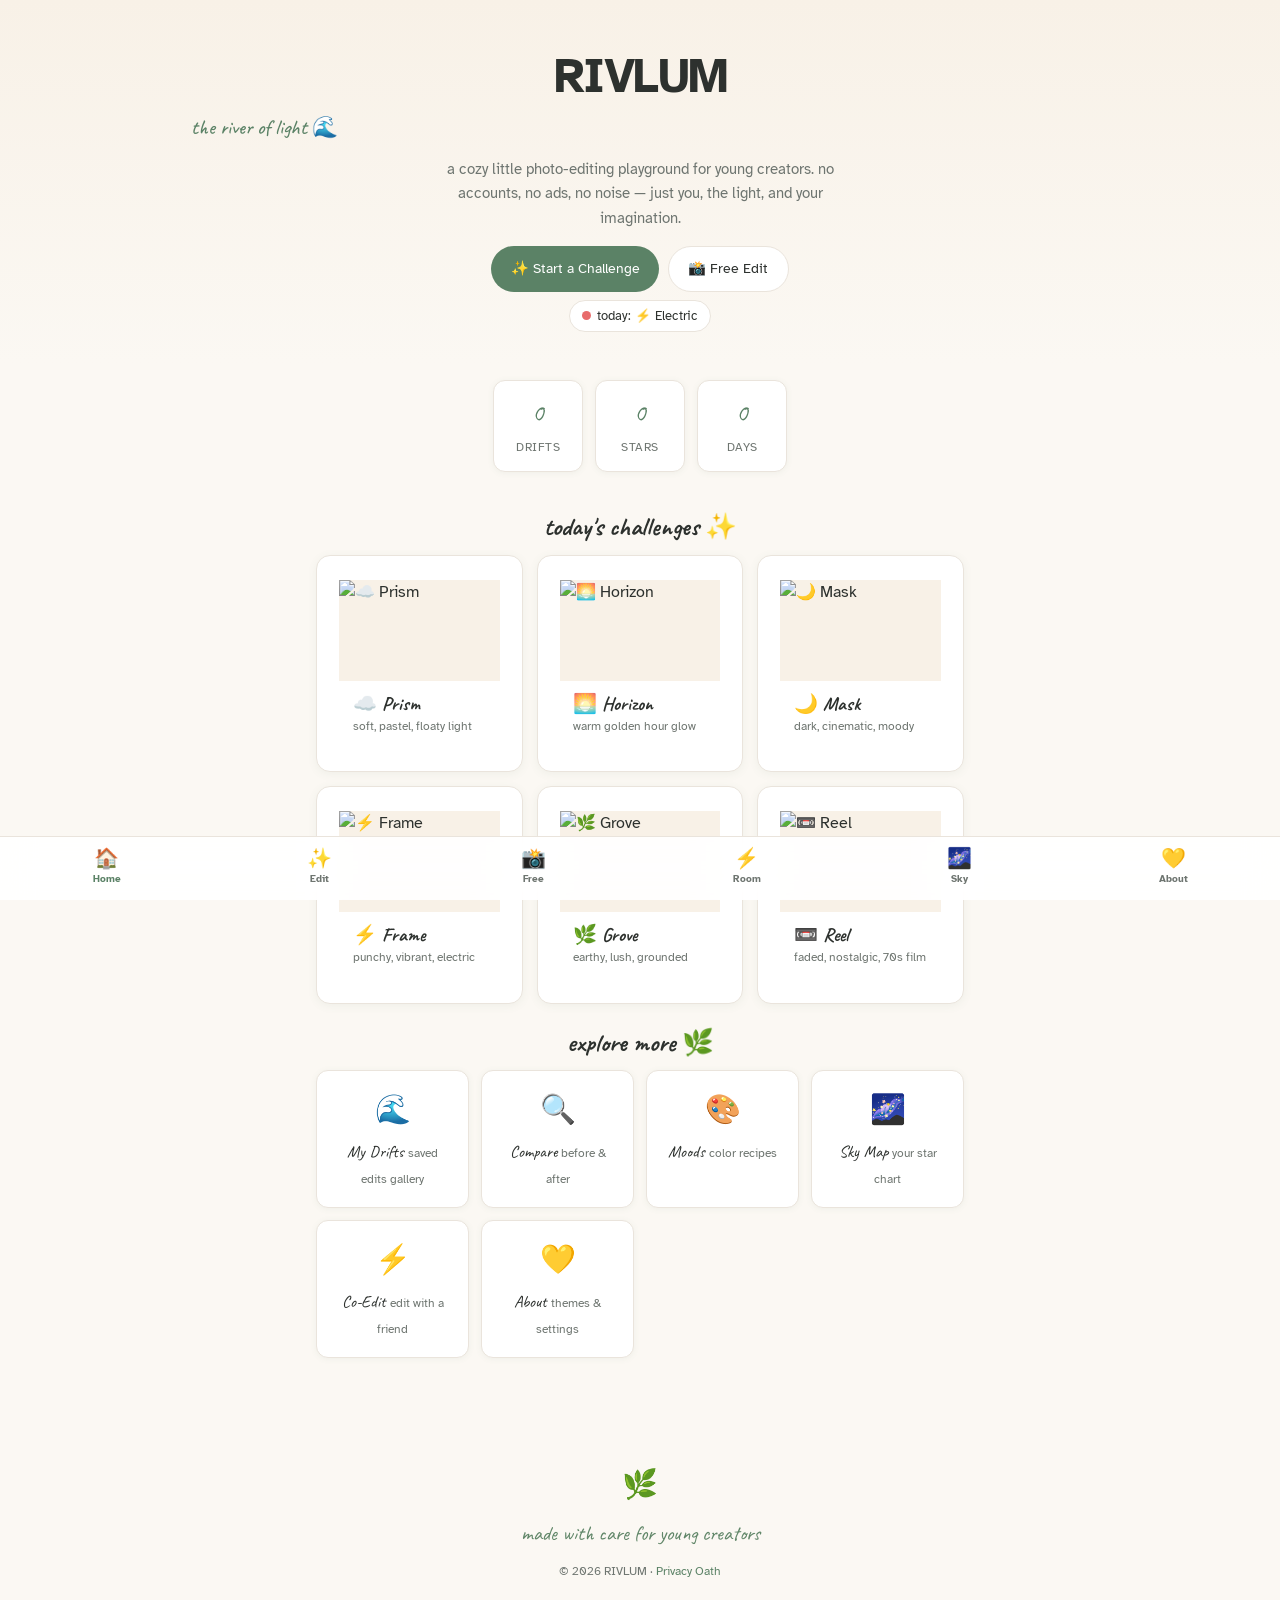
==== commit 2857ab69: "Update index.html" ====
--- a/index.html
+++ b/index.html
@@ -6,321 +6,447 @@
   <title>RIVLUM — the river of light</title>
   <link rel="stylesheet" href="styles.css">
   <style>
-    .hero-buttons {
+    * { box-sizing: border-box; }
+    body { margin: 0; background: var(--bg); color: var(--text); font-family: 'Atkinson Hyperlegible', sans-serif; padding-bottom: 5rem; }
+
+    /* Hero */
+    .hero {
+      text-align: center;
+      padding: 3rem 1.5rem 2rem;
+      background: linear-gradient(180deg, var(--bg2) 0%, var(--bg) 100%);
+    }
+    .hero .logo-text {
+      font-size: 3rem;
+      letter-spacing: -1.5px;
+      color: var(--text);
+      margin: 0;
+      text-decoration: none;
+      display: block;
+    }
+    .hero .logo-tagline {
+      font-family: 'Caveat', cursive;
+      font-size: 1.3rem;
+      color: var(--accent);
+      margin: 0.25rem 0 0.75rem;
+    }
+    .hero p.hero-desc {
+      color: var(--muted);
+      font-size: 0.95rem;
+      max-width: 420px;
+      margin: 0 auto 1rem;
+      line-height: 1.6;
+    }
+
+    /* Mood + Streak Row */
+    .hero-pills {
       display: flex;
+      justify-content: center;
+      gap: 0.5rem;
       flex-wrap: wrap;
-      gap: 12px;
-      justify-content: center;
-      margin-bottom: 16px;
-    }
-    .hero-buttons .btn {
-      min-width: 200px;
-    }
-    .hero-secondary {
-      margin-bottom: 40px;
-    }
-    .challenges-heading {
-      text-align: center;
-      margin-bottom: 8px;
-      font-size: 1.6rem;
-      color: var(--text);
-    }
-    .challenges-sub {
-      text-align: center;
-      font-family: 'Caveat', cursive;
-      font-size: 1.2rem;
-      color: var(--script);
-      margin-bottom: 32px;
-    }
-    .challenge-grid {
-      display: grid;
-      grid-template-columns: 1fr;
-      gap: 20px;
-      max-width: 720px;
-      margin: 0 auto;
-      padding: 0 20px;
-    }
-    @media (min-width: 560px) {
-      .challenge-grid {
-        grid-template-columns: 1fr 1fr;
-      }
-    }
-    .tag-dreamy {
-      background: rgba(108, 142, 164, 0.12);
-      color: var(--cool);
-      border: 1px solid rgba(108, 142, 164, 0.3);
-    }
-    .tag-golden {
+      margin-top: 0.5rem;
+    }
+    .mood-pill {
+      display: inline-flex;
+      align-items: center;
+      gap: 0.35rem;
+      background: var(--card);
+      border: 1px solid var(--border);
+      border-radius: 999px;
+      padding: 0.3rem 0.75rem;
+      font-size: 0.8rem;
+      color: var(--text);
+      text-decoration: none;
+      transition: border-color 0.15s;
+    }
+    .mood-pill:hover { border-color: var(--accent); }
+    .mood-dot {
+      width: 9px;
+      height: 9px;
+      border-radius: 50%;
+      flex-shrink: 0;
+    }
+    .streak-pill {
+      display: inline-flex;
+      align-items: center;
+      gap: 0.3rem;
       background: var(--gold-bg);
-      color: #8B7A2E;
       border: 1px solid var(--gold);
-    }
-    .tag-moody {
-      background: rgba(139, 126, 200, 0.12);
-      color: #8B7EC8;
-      border: 1px solid rgba(139, 126, 200, 0.3);
-    }
-    .tag-electric {
-      background: rgba(208, 114, 81, 0.1);
-      color: var(--brand);
-      border: 1px solid rgba(208, 114, 81, 0.3);
-    }
-    .tag-nature {
-      background: rgba(91, 130, 102, 0.1);
-      color: var(--accent);
-      border: 1px solid rgba(91, 130, 102, 0.3);
-    }
-    .tag-vintage {
-      background: rgba(196, 149, 106, 0.12);
-      color: #A07850;
-      border: 1px solid rgba(196, 149, 106, 0.3);
-    }
+      color: var(--text);
+      padding: 0.3rem 0.75rem;
+      border-radius: 999px;
+      font-size: 0.8rem;
+    }
+
+    /* Stats Bar */
     .stats-bar {
       display: flex;
       justify-content: center;
-      gap: 24px;
+      gap: 0.75rem;
+      padding: 1rem;
       flex-wrap: wrap;
-      margin: 32px auto;
       max-width: 500px;
-    }
-    .stat-item {
+      margin: 0 auto;
+    }
+    .stat-card {
+      background: var(--card);
+      border: 1px solid var(--border);
+      border-radius: 12px;
+      padding: 0.75rem 1rem;
       text-align: center;
-    }
-    .stat-num {
-      font-size: 1.8rem;
-      font-weight: 800;
-      color: var(--brand);
+      min-width: 90px;
+      box-shadow: 0 1px 6px var(--shadow);
+    }
+    .stat-card .stat-num {
+      font-family: 'Caveat', cursive;
+      font-size: 1.6rem;
+      color: var(--accent);
       display: block;
     }
-    .stat-label {
-      font-size: 0.8rem;
+    .stat-card .stat-label {
+      font-size: 0.72rem;
       color: var(--muted);
-      font-weight: 700;
-    }
-    .extra-links {
-      display: flex;
-      flex-wrap: wrap;
-      justify-content: center;
-      gap: 12px;
-      margin: 40px auto;
-      max-width: 600px;
-      padding: 0 20px;
-    }
-    .extra-link-card {
+      text-transform: uppercase;
+      letter-spacing: 0.5px;
+    }
+
+    /* Section Titles */
+    .section-title {
+      font-family: 'Caveat', cursive;
+      font-size: 1.6rem;
+      color: var(--text);
+      text-align: center;
+      margin: 1.5rem 0 0.75rem;
+    }
+
+    /* Challenge Grid */
+    .challenge-grid {
+      max-width: 680px;
+      margin: 0 auto;
+      padding: 0 1rem;
+      display: grid;
+      grid-template-columns: repeat(auto-fill, minmax(200px, 1fr));
+      gap: 0.85rem;
+    }
+    .challenge-card {
       background: var(--card);
-      border: 1.5px solid var(--border);
-      border-radius: 16px;
-      padding: 18px 22px;
+      border: 1px solid var(--border);
+      border-radius: 14px;
+      overflow: hidden;
+      text-decoration: none;
+      color: var(--text);
+      box-shadow: 0 2px 10px var(--shadow);
+      transition: transform 0.15s, box-shadow 0.15s;
+      display: block;
+    }
+    .challenge-card:hover {
+      transform: translateY(-3px);
+      box-shadow: 0 4px 16px var(--shadow);
+    }
+    .challenge-card:active { transform: scale(0.98); }
+    .challenge-thumb {
+      width: 100%;
+      aspect-ratio: 16 / 10;
+      object-fit: cover;
+      display: block;
+      background: var(--bg2);
+    }
+    .challenge-info {
+      padding: 0.75rem 0.85rem;
+    }
+    .challenge-info h3 {
+      font-family: 'Caveat', cursive;
+      font-size: 1.2rem;
+      margin: 0 0 0.15rem;
+      color: var(--text);
+    }
+    .challenge-info p {
+      font-size: 0.78rem;
+      color: var(--muted);
+      margin: 0;
+      line-height: 1.4;
+    }
+    .challenge-star {
+      display: inline-block;
+      font-size: 0.75rem;
+      margin-top: 0.3rem;
+      color: var(--gold);
+    }
+
+    /* Extra Links */
+    .extra-grid {
+      max-width: 680px;
+      margin: 0 auto;
+      padding: 0 1rem 1.5rem;
+      display: grid;
+      grid-template-columns: repeat(auto-fill, minmax(150px, 1fr));
+      gap: 0.75rem;
+    }
+    .extra-card {
+      background: var(--card);
+      border: 1px solid var(--border);
+      border-radius: 12px;
+      padding: 1rem;
       text-align: center;
       text-decoration: none;
       color: var(--text);
-      transition: all 0.25s ease;
-      flex: 1;
-      min-width: 150px;
-      box-shadow: 0 6px 20px var(--shadow);
-    }
-    .extra-link-card:hover {
-      transform: translateY(-3px);
-      box-shadow: 0 12px 30px var(--shadow-hover);
-      border-color: var(--accent);
-      opacity: 1;
-    }
-    .extra-link-card .link-emoji {
-      font-size: 1.6rem;
+      box-shadow: 0 1px 6px var(--shadow);
+      transition: transform 0.15s;
+    }
+    .extra-card:hover { transform: translateY(-2px); }
+    .extra-card .extra-emoji {
+      font-size: 1.8rem;
       display: block;
-      margin-bottom: 6px;
-    }
-    .extra-link-card .link-title {
-      font-weight: 700;
+      margin-bottom: 0.35rem;
+    }
+    .extra-card .extra-label {
+      font-family: 'Caveat', cursive;
+      font-size: 1.05rem;
+      color: var(--text);
+    }
+    .extra-card .extra-sub {
+      font-size: 0.72rem;
+      color: var(--muted);
+      margin-top: 0.15rem;
+    }
+
+    /* CTA Buttons */
+    .cta-row {
+      display: flex;
+      justify-content: center;
+      gap: 0.6rem;
+      margin-top: 1rem;
+      flex-wrap: wrap;
+    }
+    .cta-btn {
+      display: inline-flex;
+      align-items: center;
+      gap: 0.4rem;
+      padding: 0.65rem 1.2rem;
+      border-radius: 999px;
+      font-family: 'Atkinson Hyperlegible', sans-serif;
       font-size: 0.9rem;
-    }
-    .extra-link-card .link-desc {
-      font-size: 0.78rem;
-      color: var(--muted);
-      margin-top: 4px;
+      text-decoration: none;
+      transition: transform 0.1s, opacity 0.15s;
+    }
+    .cta-btn:active { transform: scale(0.97); }
+    .cta-btn.primary {
+      background: var(--accent);
+      color: white;
+    }
+    .cta-btn.secondary {
+      background: var(--card);
+      color: var(--text);
+      border: 1.5px solid var(--border);
+    }
+    .cta-btn:hover { opacity: 0.9; }
+
+    .footer-spacer { height: 2rem; }
+
+    @media (max-width: 400px) {
+      .challenge-grid {
+        grid-template-columns: 1fr;
+      }
+      .hero .logo-text {
+        font-size: 2.4rem;
+      }
     }
   </style>
 </head>
-<body data-theme="meadow">
-
-  <!-- ═══ Hero ═══ -->
+<body>
+
+  <script>
+    (function(){
+      var t = localStorage.getItem('rivlum_theme') || 'meadow';
+      document.body.setAttribute('data-theme', t);
+      if (localStorage.getItem('rivlum_dys') === '1') document.body.classList.add('dyslexia-font');
+      if (localStorage.getItem('rivlum_motion') === '1') document.body.classList.add('reduced-motion');
+    })();
+  </script>
+
+  <!-- Hero -->
   <section class="hero">
-    <span class="pill pill-gold">✨ 100% free · no login · zero data</span>
     <h1 class="logo-text">RIVLUM</h1>
     <p class="logo-tagline">the river of light 🌊</p>
-    <p>
-      A cozy creative playground where you learn photo editing, color, and light — no accounts, no ads, no rules. 
-      Just you and your imagination.
-    </p>
-    <div class="hero-buttons">
-      <a href="#challenges" class="btn btn-accent btn-lg">Pick a Challenge ✨</a>
-      <a href="free-edit.html" class="btn btn-outline btn-lg">Upload Your Photo 📸</a>
+    <p class="hero-desc">a cozy little photo-editing playground for young creators. no accounts, no ads, no noise — just you, the light, and your imagination.</p>
+
+    <div class="cta-row">
+      <a href="challenge.html" class="cta-btn primary">✨ Start a Challenge</a>
+      <a href="free-edit.html" class="cta-btn secondary">📸 Free Edit</a>
     </div>
-    <div class="hero-secondary">
-      <a href="room.html" class="btn btn-brand btn-sm">⚡ Co-Edit Room</a>
+
+    <div class="hero-pills" id="heroPills"></div>
+  </section>
+
+  <!-- Stats -->
+  <div class="stats-bar" id="statsBar">
+    <div class="stat-card">
+      <span class="stat-num" id="statDrifts">0</span>
+      <span class="stat-label">drifts</span>
     </div>
-  </section>
-
-  <!-- ═══ Stats Bar ═══ -->
-  <div class="stats-bar" id="statsBar">
-    <div class="stat-item">
+    <div class="stat-card">
       <span class="stat-num" id="statStars">0</span>
-      <span class="stat-label">⭐ Stars Earned</span>
+      <span class="stat-label">stars</span>
     </div>
-    <div class="stat-item">
-      <span class="stat-num" id="statDrifts">0</span>
-      <span class="stat-label">🧭 Drifts Saved</span>
-    </div>
-    <div class="stat-item">
+    <div class="stat-card">
       <span class="stat-num" id="statDays">0</span>
-      <span class="stat-label">🌿 Days Creating</span>
+      <span class="stat-label">days</span>
     </div>
   </div>
 
-  <!-- ═══ Challenges ═══ -->
-  <section class="section" id="challenges">
-    <h2 class="challenges-heading">Pick a Challenge</h2>
-    <p class="challenges-sub">six moods to explore ✨</p>
-
-    <div class="challenge-grid">
-
-      <!-- 1. The Prism -->
-      <a href="challenge.html?c=prism" class="challenge-card" data-mood="dreamy">
-        <span class="card-emoji">☁️</span>
-        <div class="card-title">The Prism</div>
-        <p class="card-desc">Soften reality into a pastel daydream. Think misty mornings, faded colors, and gentle light leaks.</p>
-        <span class="card-tag tag-dreamy">☁️ Dreamy</span>
-      </a>
-
-      <!-- 2. The Horizon -->
-      <a href="challenge.html?c=horizon" class="challenge-card" data-mood="golden">
-        <span class="card-emoji">🌅</span>
-        <div class="card-title">The Horizon</div>
-        <p class="card-desc">Bathe your photo in warm golden hour light. Amber tones, long shadows, and that magic-hour glow.</p>
-        <span class="card-tag tag-golden">🌅 Golden Hour</span>
-      </a>
-
-      <!-- 3. The Mask -->
-      <a href="challenge.html?c=mask" class="challenge-card" data-mood="moody">
-        <span class="card-emoji">🌙</span>
-        <div class="card-title">The Mask</div>
-        <p class="card-desc">Pull your image into shadow. Deepen the contrast, cool the tones, and create a moody atmosphere.</p>
-        <span class="card-tag tag-moody">🌙 Moody</span>
-      </a>
-
-      <!-- 4. The Frame -->
-      <a href="challenge.html?c=frame" class="challenge-card" data-mood="electric">
-        <span class="card-emoji">⚡</span>
-        <div class="card-title">The Frame</div>
-        <p class="card-desc">Crank up the energy. Bold saturation, punchy contrast, and electric vibrancy that pops off screen.</p>
-        <span class="card-tag tag-electric">⚡ Electric</span>
-      </a>
-
-      <!-- 5. The Grove -->
-      <a href="challenge.html?c=grove" class="challenge-card" data-mood="nature">
-        <span class="card-emoji">🌿</span>
-        <div class="card-title">The Grove</div>
-        <p class="card-desc">Celebrate the natural world. Lush greens, earthy tones, and the soft light filtering through leaves.</p>
-        <span class="card-tag tag-nature">🌿 Nature</span>
-      </a>
-
-      <!-- 6. The Reel -->
-      <a href="challenge.html?c=reel" class="challenge-card" data-mood="vintage">
-        <span class="card-emoji">📼</span>
-        <div class="card-title">The Reel</div>
-        <p class="card-desc">Step back in time. Faded film tones, warm grain, and the nostalgic haze of old analog cameras.</p>
-        <span class="card-tag tag-vintage">📼 Vintage</span>
-      </a>
-
-    </div>
-  </section>
-
-  <!-- ═══ Extra Links ═══ -->
-  <div class="extra-links">
-    <a href="moods.html" class="extra-link-card">
-      <span class="link-emoji">🎨</span>
-      <div class="link-title">Color Recipes</div>
-      <p class="link-desc">Learn the slider combos behind every mood</p>
-    </a>
-    <a href="compare.html" class="extra-link-card">
-      <span class="link-emoji">👁️</span>
-      <div class="link-title">Eye Trainer</div>
-      <p class="link-desc">Swipe to compare before & after edits</p>
-    </a>
-    <a href="constellation.html" class="extra-link-card">
-      <span class="link-emoji">🌌</span>
-      <div class="link-title">Sky Map</div>
-      <p class="link-desc">See your constellation of completed challenges</p>
-    </a>
-    <a href="drifts.html" class="extra-link-card">
-      <span class="link-emoji">🧭</span>
-      <div class="link-title">My Drifts</div>
-      <p class="link-desc">Your personal portfolio of creative discoveries</p>
+  <!-- Challenges -->
+  <h2 class="section-title">today's challenges ✨</h2>
+  <div class="challenge-grid" id="challengeGrid"></div>
+
+  <!-- Extra Links -->
+  <h2 class="section-title">explore more 🌿</h2>
+  <div class="extra-grid">
+    <a href="drifts.html" class="extra-card">
+      <span class="extra-emoji">🌊</span>
+      <span class="extra-label">My Drifts</span>
+      <span class="extra-sub">saved edits gallery</span>
+    </a>
+    <a href="compare.html" class="extra-card">
+      <span class="extra-emoji">🔍</span>
+      <span class="extra-label">Compare</span>
+      <span class="extra-sub">before & after</span>
+    </a>
+    <a href="moods.html" class="extra-card">
+      <span class="extra-emoji">🎨</span>
+      <span class="extra-label">Moods</span>
+      <span class="extra-sub">color recipes</span>
+    </a>
+    <a href="constellation.html" class="extra-card">
+      <span class="extra-emoji">🌌</span>
+      <span class="extra-label">Sky Map</span>
+      <span class="extra-sub">your star chart</span>
+    </a>
+    <a href="room.html" class="extra-card">
+      <span class="extra-emoji">⚡</span>
+      <span class="extra-label">Co-Edit</span>
+      <span class="extra-sub">edit with a friend</span>
+    </a>
+    <a href="about.html" class="extra-card">
+      <span class="extra-emoji">💛</span>
+      <span class="extra-label">About</span>
+      <span class="extra-sub">themes & settings</span>
     </a>
   </div>
 
-  <!-- ═══ Pretty Footer ═══ -->
+  <div class="footer-spacer"></div>
+
+  <!-- Footer -->
   <footer class="pretty-footer">
     <span class="footer-emoji">🌿</span>
     <span class="footer-script">made with care for young creators</span>
-    <span class="footer-copy">© 2024 RIVLUM · <a href="privacy.html">Privacy Oath</a></span>
+    <span class="footer-copy">© 2026 RIVLUM · <a href="privacy.html">Privacy Oath</a></span>
   </footer>
 
-  <!-- ═══ Bottom Nav ═══ -->
+  <!-- Nav -->
   <nav class="bottom-nav" aria-label="Main navigation">
-    <a href="index.html" class="active" aria-current="page">
+    <a href="index.html" class="nav-item active" aria-current="page">
       <span class="nav-icon">🏠</span>
-      <span>Home</span>
-    </a>
-    <a href="challenge.html">
+      <span class="nav-label">Home</span>
+    </a>
+    <a href="challenge.html" class="nav-item">
       <span class="nav-icon">✨</span>
-      <span>Edit</span>
-    </a>
-    <a href="free-edit.html">
+      <span class="nav-label">Edit</span>
+    </a>
+    <a href="free-edit.html" class="nav-item">
       <span class="nav-icon">📸</span>
-      <span>Free</span>
-    </a>
-    <a href="room.html">
+      <span class="nav-label">Free</span>
+    </a>
+    <a href="room.html" class="nav-item">
       <span class="nav-icon">⚡</span>
-      <span>Room</span>
-    </a>
-    <a href="constellation.html">
+      <span class="nav-label">Room</span>
+    </a>
+    <a href="constellation.html" class="nav-item">
       <span class="nav-icon">🌌</span>
-      <span>Sky</span>
-    </a>
-    <a href="about.html">
+      <span class="nav-label">Sky</span>
+    </a>
+    <a href="about.html" class="nav-item">
       <span class="nav-icon">💛</span>
-      <span>About</span>
+      <span class="nav-label">About</span>
     </a>
   </nav>
 
   <script>
-    /* ── Theme + Accessibility Init ── */
-    (function() {
-      var theme = localStorage.getItem('rivlum_theme') || 'meadow';
-      document.body.setAttribute('data-theme', theme);
-
-      if (localStorage.getItem('rivlum_dys') === '1') {
-        document.body.classList.add('dyslexia-font');
+    /* ========== CHALLENGES DATA ========== */
+    var CHALLENGES = [
+      { key: 'prism', name: '☁️ Prism', desc: 'soft, pastel, floaty light', img: 'https://images.unsplash.com/photo-1506744038136-46273834b3fb?auto=format&fit=crop&w=800&q=80' },
+      { key: 'horizon', name: '🌅 Horizon', desc: 'warm golden hour glow', img: 'https://images.unsplash.com/photo-1495616811223-4d98c6e9c869?auto=format&fit=crop&w=800&q=80' },
+      { key: 'mask', name: '🌙 Mask', desc: 'dark, cinematic, moody', img: 'https://images.unsplash.com/photo-1519681393784-d120267933ba?auto=format&fit=crop&w=800&q=80' },
+      { key: 'frame', name: '⚡ Frame', desc: 'punchy, vibrant, electric', img: 'https://images.unsplash.com/photo-1514565131-fce0801e5785?auto=format&fit=crop&w=800&q=80' },
+      { key: 'grove', name: '🌿 Grove', desc: 'earthy, lush, grounded', img: 'https://images.unsplash.com/photo-1441974231531-c6227db76b6e?auto=format&fit=crop&w=800&q=80' },
+      { key: 'reel', name: '📼 Reel', desc: 'faded, nostalgic, 70s film', img: 'https://images.unsplash.com/photo-1501785888041-af3ef285b470?auto=format&fit=crop&w=800&q=80' }
+    ];
+
+    /* ========== DAILY MOOD ========== */
+    var MOODS = [
+      { name: 'Golden Hour', emoji: '🌅', color: '#F2C94C' },
+      { name: 'Midnight Blue', emoji: '🌙', color: '#6C8EA4' },
+      { name: 'Dreamscape', emoji: '☁️', color: '#C4A8D4' },
+      { name: 'Storm', emoji: '⛈️', color: '#5A6672' },
+      { name: 'Electric', emoji: '⚡', color: '#E86B6B' },
+      { name: 'Nostalgia', emoji: '📼', color: '#C4956A' },
+      { name: 'Spring Meadow', emoji: '🌿', color: '#5B8266' }
+    ];
+
+    function getDailyMood() {
+      var d = new Date();
+      var dayOfYear = Math.floor((d - new Date(d.getFullYear(), 0, 0)) / 86400000);
+      return MOODS[dayOfYear % MOODS.length];
+    }
+
+    /* ========== RENDER HERO PILLS ========== */
+    function renderHeroPills() {
+      var mood = getDailyMood();
+      var streak = parseInt(localStorage.getItem('rivlum_streak') || '0');
+      var html = '<a href="moods.html" class="mood-pill"><span class="mood-dot" style="background:' + mood.color + '"></span>today: ' + mood.emoji + ' ' + mood.name + '</a>';
+      if (streak > 0) {
+        html += '<span class="streak-pill">🔥 ' + streak + '-day chain</span>';
       }
-      if (localStorage.getItem('rivlum_motion') === '1') {
-        document.body.classList.add('reduced-motion');
-      }
-
-      /* Stats */
-      try {
-        var stars = JSON.parse(localStorage.getItem('rivlum_stars') || '[]');
-        var drifts = JSON.parse(localStorage.getItem('rivlum_drifts') || '[]');
-        var born = localStorage.getItem('rivlum_born');
-        var days = 0;
-        if (born) {
-          days = Math.max(1, Math.ceil((Date.now() - parseInt(born, 10)) / 86400000));
-        }
-        document.getElementById('statStars').textContent = stars.length;
-        document.getElementById('statDrifts').textContent = drifts.length;
-        document.getElementById('statDays').textContent = days;
-      } catch(e) {}
-    })();
+      document.getElementById('heroPills').innerHTML = html;
+    }
+    renderHeroPills();
+
+    /* ========== RENDER STATS ========== */
+    function renderStats() {
+      var drifts = [];
+      try { drifts = JSON.parse(localStorage.getItem('rivlum_drifts') || '[]'); } catch(e) {}
+      var stars = [];
+      try { stars = JSON.parse(localStorage.getItem('rivlum_stars') || '[]'); } catch(e) {}
+      var born = localStorage.getItem('rivlum_born');
+      var days = born ? Math.max(1, Math.floor((Date.now() - parseInt(born)) / 86400000)) : 0;
+
+      document.getElementById('statDrifts').textContent = drifts.length;
+      document.getElementById('statStars').textContent = stars.length;
+      document.getElementById('statDays').textContent = days;
+    }
+    renderStats();
+
+    /* ========== RENDER CHALLENGE CARDS ========== */
+    function renderChallenges() {
+      var stars = [];
+      try { stars = JSON.parse(localStorage.getItem('rivlum_stars') || '[]'); } catch(e) {}
+      var grid = document.getElementById('challengeGrid');
+      var html = '';
+
+      CHALLENGES.forEach(function(ch) {
+        var hasStar = stars.indexOf(ch.key) !== -1;
+        html +=
+          '<a href="challenge.html?c=' + ch.key + '" class="challenge-card">' +
+            '<img class="challenge-thumb" src="' + ch.img + '" alt="' + ch.name + '" loading="lazy">' +
+            '<div class="challenge-info">' +
+              '<h3>' + ch.name + '</h3>' +
+              '<p>' + ch.desc + '</p>' +
+              (hasStar ? '<span class="challenge-star">⭐ unlocked</span>' : '') +
+            '</div>' +
+          '</a>';
+      });
+
+      grid.innerHTML = html;
+    }
+    renderChallenges();
   </script>
 
 </body>
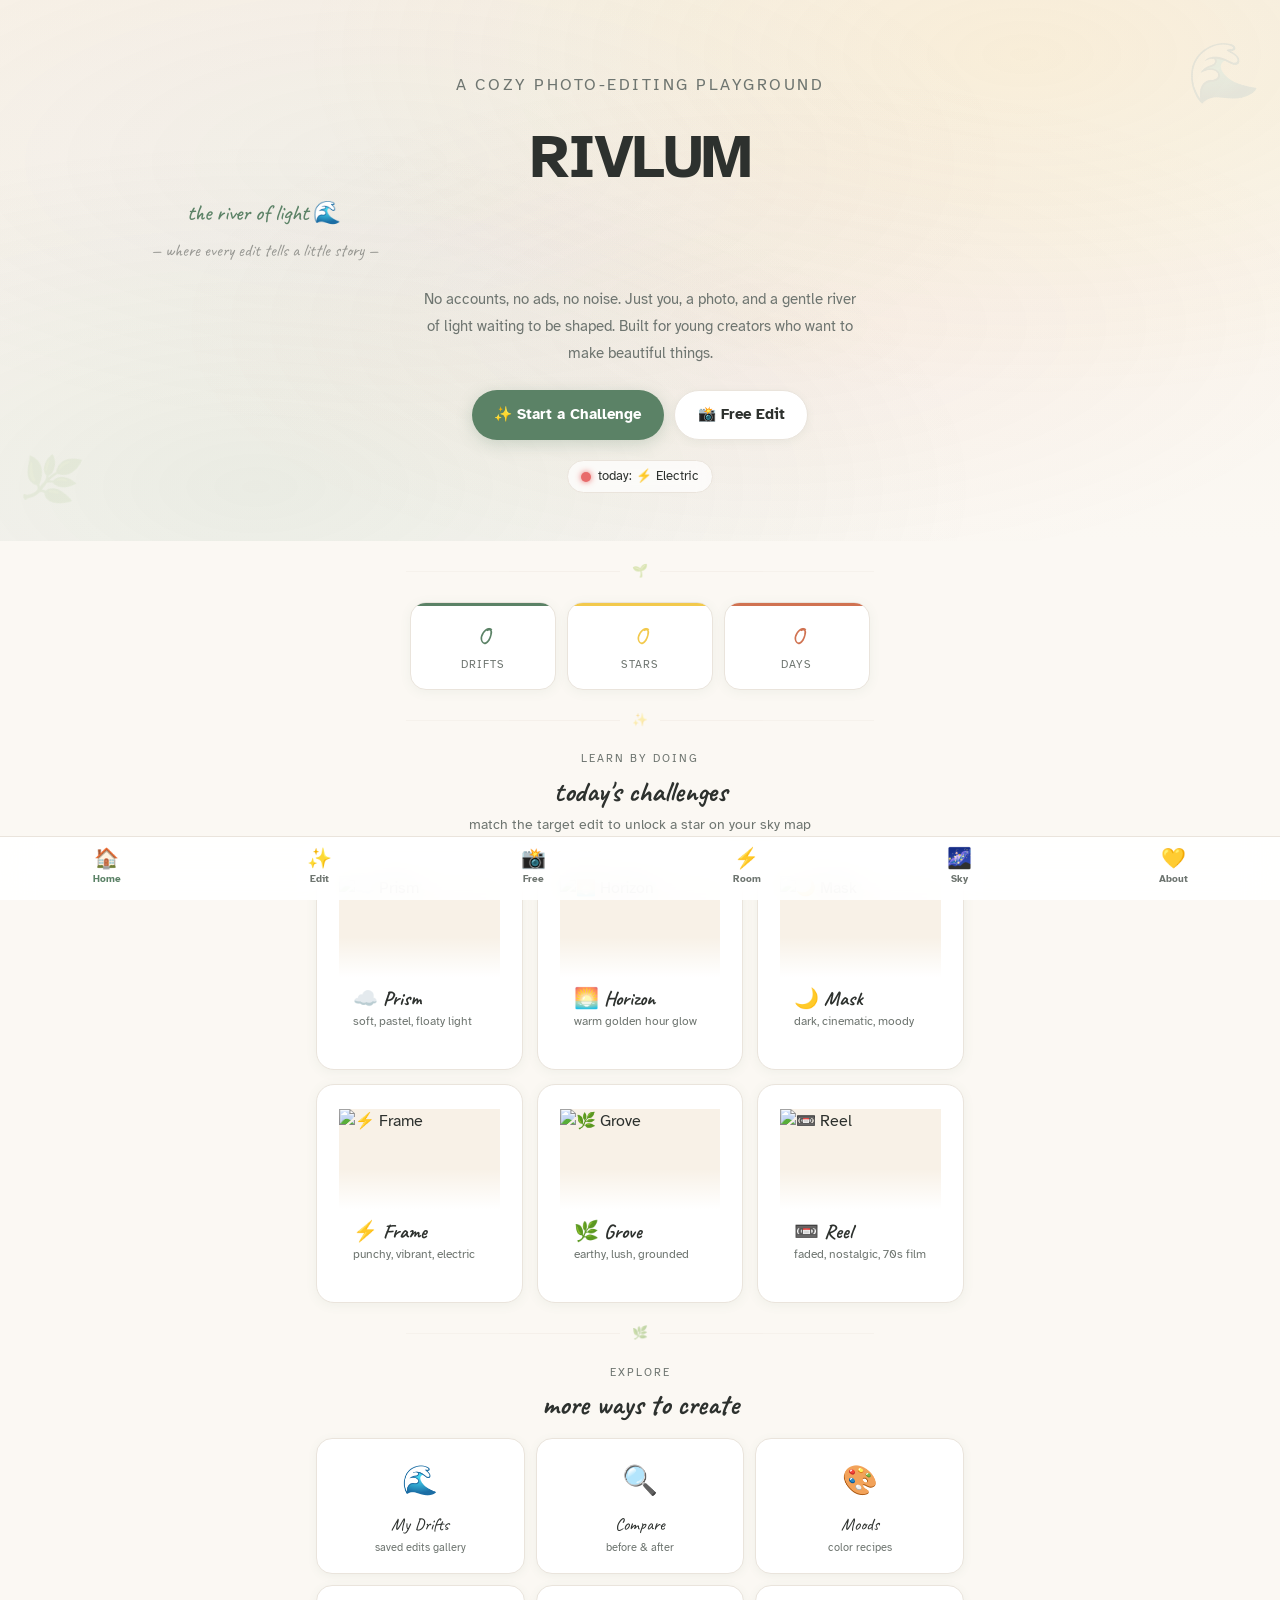
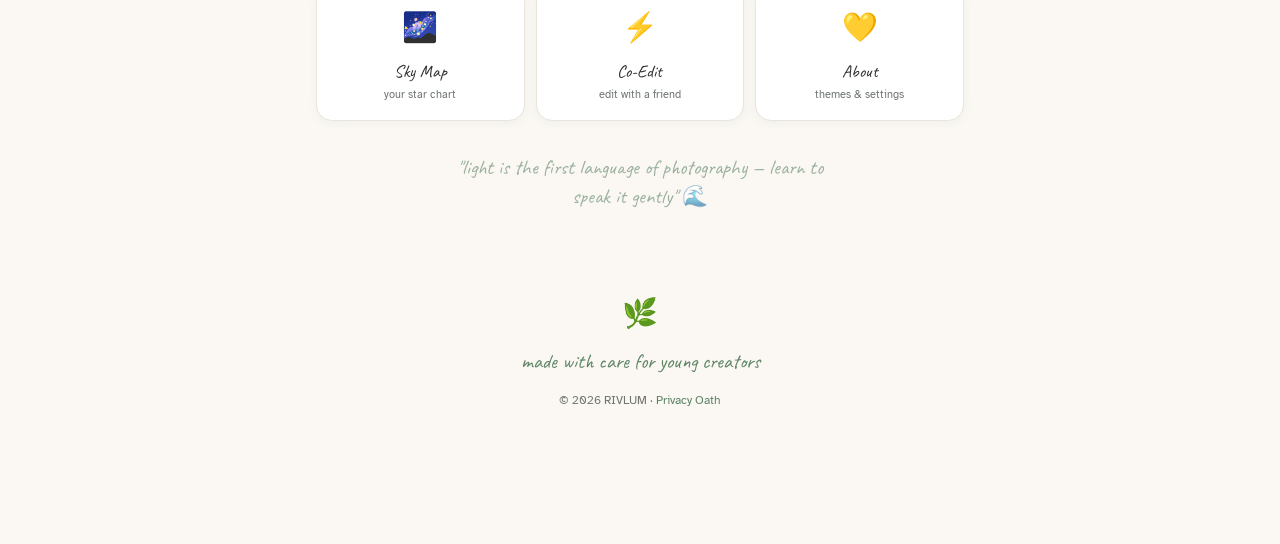
==== commit fc157b59: "Update print statement from 'Hello' to 'Goodbye'" ====
--- a/index.html
+++ b/index.html
@@ -9,61 +9,154 @@
     * { box-sizing: border-box; }
     body { margin: 0; background: var(--bg); color: var(--text); font-family: 'Atkinson Hyperlegible', sans-serif; padding-bottom: 5rem; }
 
-    /* Hero */
+    /* ========== HERO ========== */
     .hero {
       text-align: center;
-      padding: 3rem 1.5rem 2rem;
-      background: linear-gradient(180deg, var(--bg2) 0%, var(--bg) 100%);
+      padding: 4.5rem 1.5rem 3rem;
+      background:
+        radial-gradient(ellipse at 20% 90%, rgba(91,130,102,0.1) 0%, transparent 50%),
+        radial-gradient(ellipse at 80% 10%, rgba(242,201,76,0.1) 0%, transparent 50%),
+        radial-gradient(ellipse at 60% 60%, rgba(208,114,81,0.06) 0%, transparent 55%),
+        radial-gradient(ellipse at 30% 30%, rgba(108,142,164,0.06) 0%, transparent 50%),
+        linear-gradient(180deg, var(--bg2) 0%, var(--bg) 100%);
+      position: relative;
+      overflow: hidden;
+    }
+    .hero::before {
+      content: '🌊';
+      position: absolute;
+      top: 28px;
+      right: 24px;
+      font-size: 3.5rem;
+      opacity: 0.08;
+      transform: rotate(-12deg);
+    }
+    .hero::after {
+      content: '🌿';
+      position: absolute;
+      bottom: 24px;
+      left: 20px;
+      font-size: 3rem;
+      opacity: 0.07;
+      transform: rotate(15deg);
+    }
+    .hero-eyebrow {
+      font-size: 0.7rem;
+      text-transform: uppercase;
+      letter-spacing: 2.5px;
+      color: var(--muted);
+      margin: 0 0 1rem;
     }
     .hero .logo-text {
-      font-size: 3rem;
-      letter-spacing: -1.5px;
+      font-size: 3.8rem;
+      letter-spacing: -2px;
       color: var(--text);
       margin: 0;
       text-decoration: none;
       display: block;
+      line-height: 1;
+      position: relative;
+      z-index: 2;
     }
     .hero .logo-tagline {
       font-family: 'Caveat', cursive;
-      font-size: 1.3rem;
+      font-size: 1.4rem;
       color: var(--accent);
-      margin: 0.25rem 0 0.75rem;
+      margin: 0.4rem 0 0;
+      position: relative;
+      z-index: 2;
+    }
+    .hero .hero-sub {
+      font-family: 'Caveat', cursive;
+      font-size: 1.1rem;
+      color: var(--text);
+      opacity: 0.45;
+      margin: 0.25rem 0 1.25rem;
     }
     .hero p.hero-desc {
       color: var(--muted);
       font-size: 0.95rem;
-      max-width: 420px;
-      margin: 0 auto 1rem;
-      line-height: 1.6;
-    }
-
-    /* Mood + Streak Row */
+      max-width: 440px;
+      margin: 0 auto 1.5rem;
+      line-height: 1.75;
+      position: relative;
+      z-index: 2;
+    }
+
+    /* ========== CTA BUTTONS ========== */
+    .cta-row {
+      display: flex;
+      justify-content: center;
+      gap: 0.65rem;
+      margin-top: 0.5rem;
+      flex-wrap: wrap;
+      position: relative;
+      z-index: 2;
+    }
+    .cta-btn {
+      display: inline-flex;
+      align-items: center;
+      gap: 0.4rem;
+      padding: 0.75rem 1.4rem;
+      border-radius: 999px;
+      font-family: 'Atkinson Hyperlegible', sans-serif;
+      font-size: 0.92rem;
+      text-decoration: none;
+      transition: transform 0.15s, box-shadow 0.2s;
+      font-weight: 700;
+    }
+    .cta-btn:active { transform: scale(0.97); }
+    .cta-btn.primary {
+      background: var(--accent);
+      color: white;
+      box-shadow: 0 4px 16px rgba(91,130,102,0.25);
+    }
+    .cta-btn.primary:hover {
+      transform: translateY(-2px);
+      box-shadow: 0 6px 20px rgba(91,130,102,0.3);
+    }
+    .cta-btn.secondary {
+      background: var(--card);
+      color: var(--text);
+      border: 1.5px solid var(--border);
+      box-shadow: 0 2px 8px var(--shadow);
+    }
+    .cta-btn.secondary:hover {
+      transform: translateY(-2px);
+      border-color: var(--accent);
+    }
+
+    /* ========== HERO PILLS ========== */
     .hero-pills {
       display: flex;
       justify-content: center;
       gap: 0.5rem;
       flex-wrap: wrap;
-      margin-top: 0.5rem;
+      margin-top: 1.25rem;
+      position: relative;
+      z-index: 2;
     }
     .mood-pill {
       display: inline-flex;
       align-items: center;
-      gap: 0.35rem;
-      background: var(--card);
+      gap: 0.4rem;
+      background: rgba(255,255,255,0.7);
       border: 1px solid var(--border);
       border-radius: 999px;
-      padding: 0.3rem 0.75rem;
+      padding: 0.35rem 0.85rem;
       font-size: 0.8rem;
       color: var(--text);
       text-decoration: none;
-      transition: border-color 0.15s;
-    }
-    .mood-pill:hover { border-color: var(--accent); }
+      transition: border-color 0.15s, transform 0.15s;
+      backdrop-filter: blur(8px);
+    }
+    .mood-pill:hover { border-color: var(--accent); transform: translateY(-1px); }
     .mood-dot {
-      width: 9px;
-      height: 9px;
+      width: 10px;
+      height: 10px;
       border-radius: 50%;
       flex-shrink: 0;
+      box-shadow: 0 0 6px currentColor;
     }
     .streak-pill {
       display: inline-flex;
@@ -72,56 +165,116 @@
       background: var(--gold-bg);
       border: 1px solid var(--gold);
       color: var(--text);
-      padding: 0.3rem 0.75rem;
+      padding: 0.35rem 0.85rem;
       border-radius: 999px;
       font-size: 0.8rem;
-    }
-
-    /* Stats Bar */
-    .stats-bar {
+      font-weight: 700;
+    }
+
+    /* ========== DIVIDER ========== */
+    .divider {
       display: flex;
+      align-items: center;
       justify-content: center;
       gap: 0.75rem;
-      padding: 1rem;
-      flex-wrap: wrap;
+      padding: 1.25rem 1rem;
+      color: var(--muted);
+      opacity: 0.35;
+      font-size: 0.8rem;
       max-width: 500px;
       margin: 0 auto;
+    }
+    .divider::before, .divider::after {
+      content: '';
+      flex: 1;
+      height: 1px;
+      background: var(--border);
+    }
+
+    /* ========== STATS ========== */
+    .stats-section {
+      max-width: 500px;
+      margin: 0 auto;
+      padding: 0 1.25rem;
+    }
+    .stats-bar {
+      display: grid;
+      grid-template-columns: repeat(3, 1fr);
+      gap: 0.65rem;
     }
     .stat-card {
       background: var(--card);
       border: 1px solid var(--border);
-      border-radius: 12px;
-      padding: 0.75rem 1rem;
+      border-radius: 16px;
+      padding: 1rem 0.5rem;
       text-align: center;
-      min-width: 90px;
-      box-shadow: 0 1px 6px var(--shadow);
-    }
+      box-shadow: 0 2px 12px var(--shadow);
+      position: relative;
+      overflow: hidden;
+      transition: transform 0.15s;
+    }
+    .stat-card:hover { transform: translateY(-2px); }
+    .stat-card::before {
+      content: '';
+      position: absolute;
+      top: 0;
+      left: 0;
+      right: 0;
+      height: 3px;
+      border-radius: 16px 16px 0 0;
+    }
+    .stat-card:nth-child(1)::before { background: var(--accent); }
+    .stat-card:nth-child(2)::before { background: var(--gold); }
+    .stat-card:nth-child(3)::before { background: #D07251; }
     .stat-card .stat-num {
       font-family: 'Caveat', cursive;
-      font-size: 1.6rem;
+      font-size: 2rem;
       color: var(--accent);
       display: block;
-    }
+      line-height: 1;
+    }
+    .stat-card:nth-child(2) .stat-num { color: var(--gold); }
+    .stat-card:nth-child(3) .stat-num { color: #D07251; }
     .stat-card .stat-label {
-      font-size: 0.72rem;
+      font-size: 0.68rem;
       color: var(--muted);
       text-transform: uppercase;
-      letter-spacing: 0.5px;
-    }
-
-    /* Section Titles */
-    .section-title {
+      letter-spacing: 1px;
+      margin-top: 0.3rem;
+      display: block;
+    }
+
+    /* ========== SECTION HEADERS ========== */
+    .section-header {
+      text-align: center;
+      padding: 0 1.25rem;
+      max-width: 500px;
+      margin: 0 auto;
+    }
+    .section-label {
+      font-size: 0.68rem;
+      text-transform: uppercase;
+      letter-spacing: 2px;
+      color: var(--muted);
+      margin: 0 0 0.35rem;
+    }
+    .section-heading {
       font-family: 'Caveat', cursive;
-      font-size: 1.6rem;
-      color: var(--text);
-      text-align: center;
-      margin: 1.5rem 0 0.75rem;
-    }
-
-    /* Challenge Grid */
+      font-size: 1.8rem;
+      color: var(--text);
+      margin: 0 0 0.35rem;
+    }
+    .section-sub {
+      font-size: 0.85rem;
+      color: var(--muted);
+      margin: 0;
+      line-height: 1.5;
+    }
+
+    /* ========== CHALLENGE GRID ========== */
     .challenge-grid {
       max-width: 680px;
-      margin: 0 auto;
+      margin: 1rem auto 0;
       padding: 0 1rem;
       display: grid;
       grid-template-columns: repeat(auto-fill, minmax(200px, 1fr));
@@ -130,32 +283,53 @@
     .challenge-card {
       background: var(--card);
       border: 1px solid var(--border);
-      border-radius: 14px;
+      border-radius: 18px;
       overflow: hidden;
       text-decoration: none;
       color: var(--text);
-      box-shadow: 0 2px 10px var(--shadow);
-      transition: transform 0.15s, box-shadow 0.15s;
-      display: block;
+      box-shadow: 0 2px 12px var(--shadow);
+      transition: transform 0.2s, box-shadow 0.2s;
+      display: block;
+      position: relative;
     }
     .challenge-card:hover {
-      transform: translateY(-3px);
-      box-shadow: 0 4px 16px var(--shadow);
+      transform: translateY(-4px);
+      box-shadow: 0 8px 24px var(--shadow);
     }
     .challenge-card:active { transform: scale(0.98); }
+    .challenge-thumb-wrap {
+      position: relative;
+      width: 100%;
+      aspect-ratio: 16 / 10;
+      overflow: hidden;
+    }
     .challenge-thumb {
       width: 100%;
-      aspect-ratio: 16 / 10;
+      height: 100%;
       object-fit: cover;
       display: block;
       background: var(--bg2);
+      transition: transform 0.3s;
+    }
+    .challenge-card:hover .challenge-thumb {
+      transform: scale(1.05);
+    }
+    .challenge-thumb-wrap::after {
+      content: '';
+      position: absolute;
+      bottom: 0;
+      left: 0;
+      right: 0;
+      height: 40px;
+      background: linear-gradient(transparent, var(--card));
+      pointer-events: none;
     }
     .challenge-info {
-      padding: 0.75rem 0.85rem;
+      padding: 0.65rem 0.9rem 0.9rem;
     }
     .challenge-info h3 {
       font-family: 'Caveat', cursive;
-      font-size: 1.2rem;
+      font-size: 1.25rem;
       margin: 0 0 0.15rem;
       color: var(--text);
     }
@@ -166,89 +340,103 @@
       line-height: 1.4;
     }
     .challenge-star {
-      display: inline-block;
-      font-size: 0.75rem;
-      margin-top: 0.3rem;
-      color: var(--gold);
-    }
-
-    /* Extra Links */
+      display: inline-flex;
+      align-items: center;
+      gap: 0.25rem;
+      margin-top: 0.4rem;
+      padding: 0.2rem 0.55rem;
+      background: var(--gold-bg);
+      border: 1px solid var(--gold);
+      border-radius: 999px;
+      font-size: 0.7rem;
+      color: var(--text);
+      font-weight: 700;
+    }
+
+    /* ========== EXTRA GRID ========== */
     .extra-grid {
       max-width: 680px;
-      margin: 0 auto;
-      padding: 0 1rem 1.5rem;
+      margin: 1rem auto 0;
+      padding: 0 1rem;
       display: grid;
-      grid-template-columns: repeat(auto-fill, minmax(150px, 1fr));
-      gap: 0.75rem;
+      grid-template-columns: repeat(3, 1fr);
+      gap: 0.7rem;
     }
     .extra-card {
       background: var(--card);
       border: 1px solid var(--border);
-      border-radius: 12px;
-      padding: 1rem;
+      border-radius: 16px;
+      padding: 1.15rem 0.5rem;
       text-align: center;
       text-decoration: none;
       color: var(--text);
-      box-shadow: 0 1px 6px var(--shadow);
-      transition: transform 0.15s;
-    }
-    .extra-card:hover { transform: translateY(-2px); }
+      box-shadow: 0 2px 10px var(--shadow);
+      transition: transform 0.2s, box-shadow 0.2s, border-color 0.2s;
+      position: relative;
+      overflow: hidden;
+    }
+    .extra-card:hover {
+      transform: translateY(-3px);
+      box-shadow: 0 6px 20px var(--shadow);
+      border-color: var(--accent);
+    }
+    .extra-card::before {
+      content: '';
+      position: absolute;
+      top: 0;
+      left: 0;
+      right: 0;
+      height: 2px;
+      background: var(--accent);
+      opacity: 0;
+      transition: opacity 0.2s;
+    }
+    .extra-card:hover::before { opacity: 1; }
     .extra-card .extra-emoji {
       font-size: 1.8rem;
       display: block;
-      margin-bottom: 0.35rem;
+      margin-bottom: 0.4rem;
     }
     .extra-card .extra-label {
       font-family: 'Caveat', cursive;
-      font-size: 1.05rem;
-      color: var(--text);
+      font-size: 1.1rem;
+      color: var(--text);
+      display: block;
     }
     .extra-card .extra-sub {
-      font-size: 0.72rem;
+      font-size: 0.68rem;
       color: var(--muted);
       margin-top: 0.15rem;
-    }
-
-    /* CTA Buttons */
-    .cta-row {
-      display: flex;
-      justify-content: center;
-      gap: 0.6rem;
-      margin-top: 1rem;
-      flex-wrap: wrap;
-    }
-    .cta-btn {
-      display: inline-flex;
-      align-items: center;
-      gap: 0.4rem;
-      padding: 0.65rem 1.2rem;
-      border-radius: 999px;
-      font-family: 'Atkinson Hyperlegible', sans-serif;
-      font-size: 0.9rem;
-      text-decoration: none;
-      transition: transform 0.1s, opacity 0.15s;
-    }
-    .cta-btn:active { transform: scale(0.97); }
-    .cta-btn.primary {
-      background: var(--accent);
-      color: white;
-    }
-    .cta-btn.secondary {
-      background: var(--card);
-      color: var(--text);
-      border: 1.5px solid var(--border);
-    }
-    .cta-btn:hover { opacity: 0.9; }
-
-    .footer-spacer { height: 2rem; }
-
-    @media (max-width: 400px) {
-      .challenge-grid {
-        grid-template-columns: 1fr;
-      }
-      .hero .logo-text {
-        font-size: 2.4rem;
-      }
+      display: block;
+      line-height: 1.3;
+    }
+
+    /* ========== FOOTER QUOTE ========== */
+    .footer-quote {
+      text-align: center;
+      padding: 2rem 1.5rem 1rem;
+      max-width: 440px;
+      margin: 0 auto;
+    }
+    .footer-quote p {
+      font-family: 'Caveat', cursive;
+      font-size: 1.3rem;
+      color: var(--accent);
+      opacity: 0.6;
+      margin: 0;
+      line-height: 1.4;
+    }
+
+    .footer-spacer { height: 1rem; }
+
+    @media (max-width: 480px) {
+      .hero .logo-text { font-size: 3rem; }
+      .challenge-grid { grid-template-columns: repeat(2, 1fr); }
+      .extra-grid { grid-template-columns: repeat(2, 1fr); }
+    }
+    @media (max-width: 360px) {
+      .challenge-grid { grid-template-columns: 1fr; }
+      .extra-grid { grid-template-columns: repeat(2, 1fr); }
     }
   </style>
 </head>
@@ -265,9 +453,11 @@
 
   <!-- Hero -->
   <section class="hero">
+    <p class="hero-eyebrow">a cozy photo-editing playground</p>
     <h1 class="logo-text">RIVLUM</h1>
     <p class="logo-tagline">the river of light 🌊</p>
-    <p class="hero-desc">a cozy little photo-editing playground for young creators. no accounts, no ads, no noise — just you, the light, and your imagination.</p>
+    <p class="hero-sub">— where every edit tells a little story —</p>
+    <p class="hero-desc">No accounts, no ads, no noise. Just you, a photo, and a gentle river of light waiting to be shaped. Built for young creators who want to make beautiful things.</p>
 
     <div class="cta-row">
       <a href="challenge.html" class="cta-btn primary">✨ Start a Challenge</a>
@@ -277,28 +467,43 @@
     <div class="hero-pills" id="heroPills"></div>
   </section>
 
+  <div class="divider">🌱</div>
+
   <!-- Stats -->
-  <div class="stats-bar" id="statsBar">
-    <div class="stat-card">
-      <span class="stat-num" id="statDrifts">0</span>
-      <span class="stat-label">drifts</span>
-    </div>
-    <div class="stat-card">
-      <span class="stat-num" id="statStars">0</span>
-      <span class="stat-label">stars</span>
-    </div>
-    <div class="stat-card">
-      <span class="stat-num" id="statDays">0</span>
-      <span class="stat-label">days</span>
+  <div class="stats-section">
+    <div class="stats-bar" id="statsBar">
+      <div class="stat-card">
+        <span class="stat-num" id="statDrifts">0</span>
+        <span class="stat-label">drifts</span>
+      </div>
+      <div class="stat-card">
+        <span class="stat-num" id="statStars">0</span>
+        <span class="stat-label">stars</span>
+      </div>
+      <div class="stat-card">
+        <span class="stat-num" id="statDays">0</span>
+        <span class="stat-label">days</span>
+      </div>
     </div>
   </div>
 
+  <div class="divider">✨</div>
+
   <!-- Challenges -->
-  <h2 class="section-title">today's challenges ✨</h2>
+  <div class="section-header">
+    <p class="section-label">learn by doing</p>
+    <h2 class="section-heading">today's challenges</h2>
+    <p class="section-sub">match the target edit to unlock a star on your sky map</p>
+  </div>
   <div class="challenge-grid" id="challengeGrid"></div>
 
+  <div class="divider">🌿</div>
+
   <!-- Extra Links -->
-  <h2 class="section-title">explore more 🌿</h2>
+  <div class="section-header">
+    <p class="section-label">explore</p>
+    <h2 class="section-heading">more ways to create</h2>
+  </div>
   <div class="extra-grid">
     <a href="drifts.html" class="extra-card">
       <span class="extra-emoji">🌊</span>
@@ -330,6 +535,11 @@
       <span class="extra-label">About</span>
       <span class="extra-sub">themes & settings</span>
     </a>
+  </div>
+
+  <!-- Closing Quote -->
+  <div class="footer-quote">
+    <p>"light is the first language of photography — learn to speak it gently" 🌊</p>
   </div>
 
   <div class="footer-spacer"></div>
@@ -401,7 +611,7 @@
     function renderHeroPills() {
       var mood = getDailyMood();
       var streak = parseInt(localStorage.getItem('rivlum_streak') || '0');
-      var html = '<a href="moods.html" class="mood-pill"><span class="mood-dot" style="background:' + mood.color + '"></span>today: ' + mood.emoji + ' ' + mood.name + '</a>';
+      var html = '<a href="moods.html" class="mood-pill"><span class="mood-dot" style="background:' + mood.color + '; color:' + mood.color + '"></span>today: ' + mood.emoji + ' ' + mood.name + '</a>';
       if (streak > 0) {
         html += '<span class="streak-pill">🔥 ' + streak + '-day chain</span>';
       }
@@ -435,7 +645,9 @@
         var hasStar = stars.indexOf(ch.key) !== -1;
         html +=
           '<a href="challenge.html?c=' + ch.key + '" class="challenge-card">' +
-            '<img class="challenge-thumb" src="' + ch.img + '" alt="' + ch.name + '" loading="lazy">' +
+            '<div class="challenge-thumb-wrap">' +
+              '<img class="challenge-thumb" src="' + ch.img + '" alt="' + ch.name + '" loading="lazy">' +
+            '</div>' +
             '<div class="challenge-info">' +
               '<h3>' + ch.name + '</h3>' +
               '<p>' + ch.desc + '</p>' +
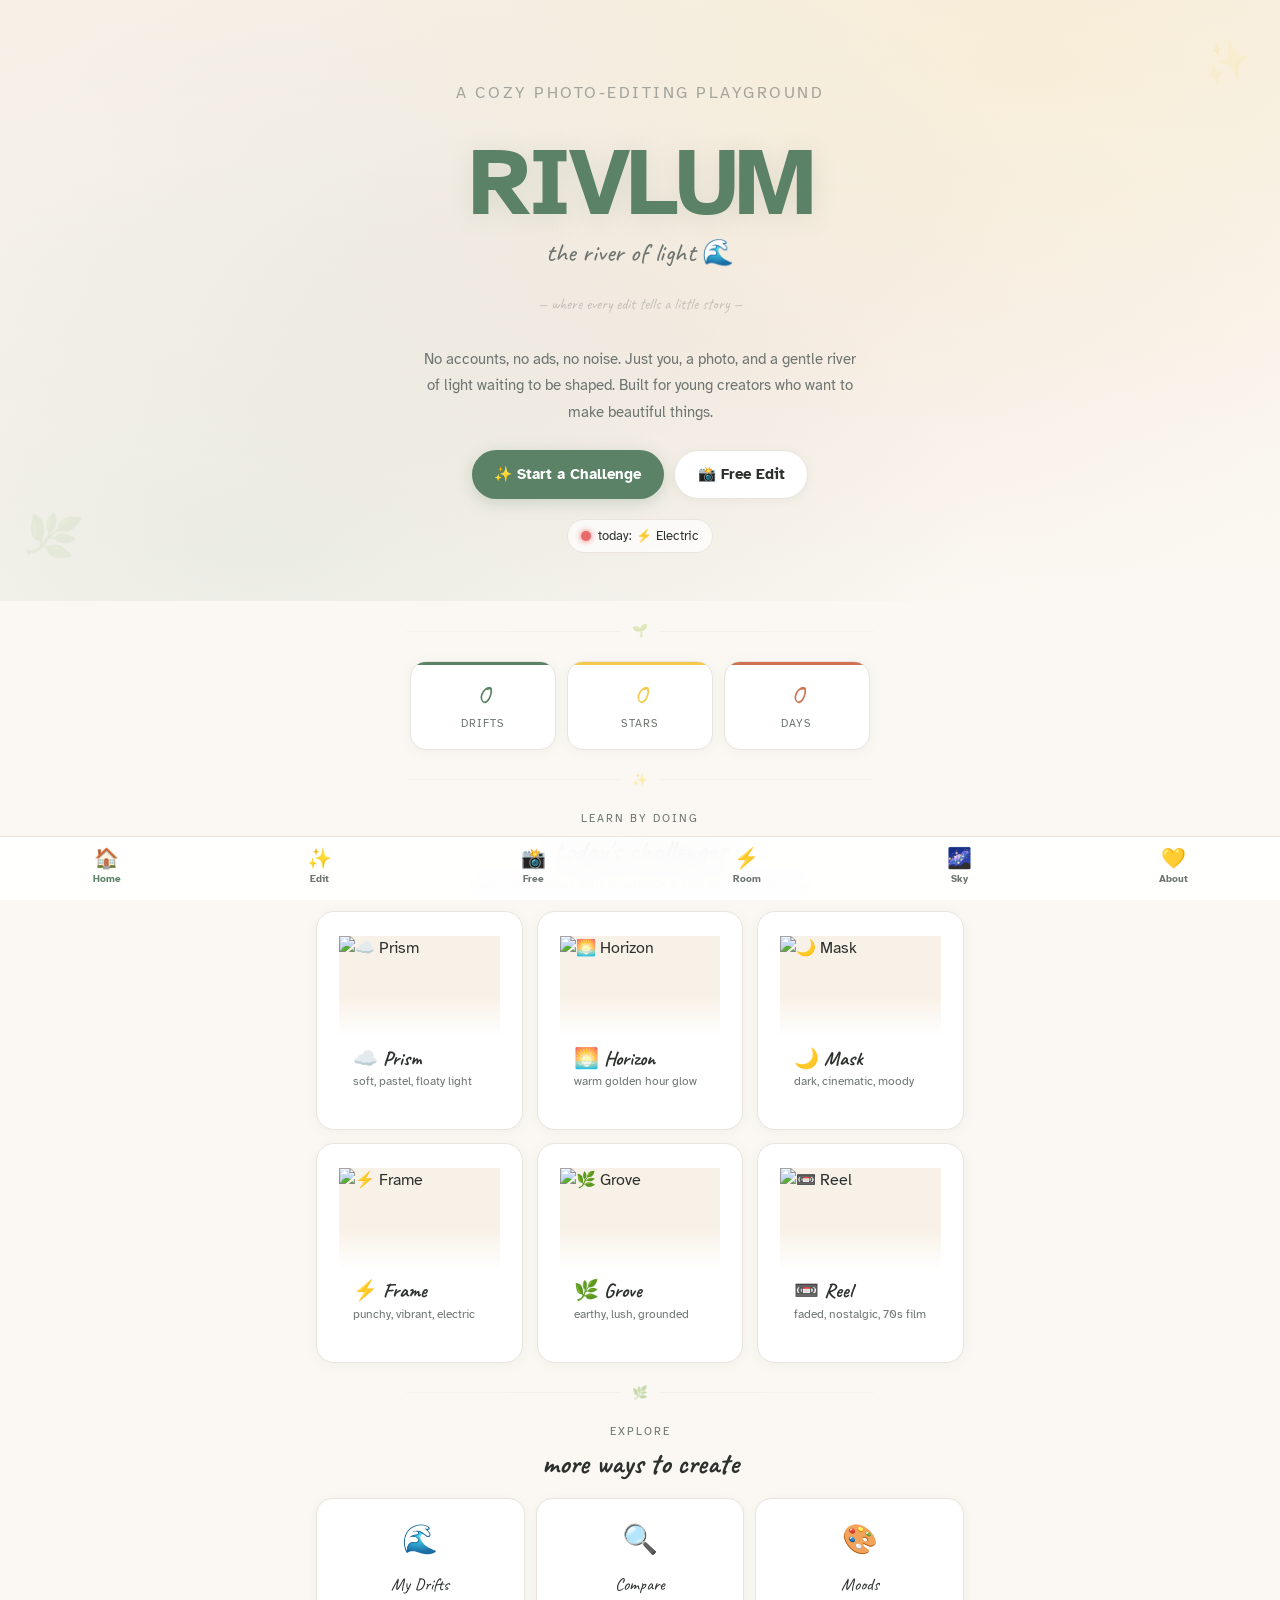
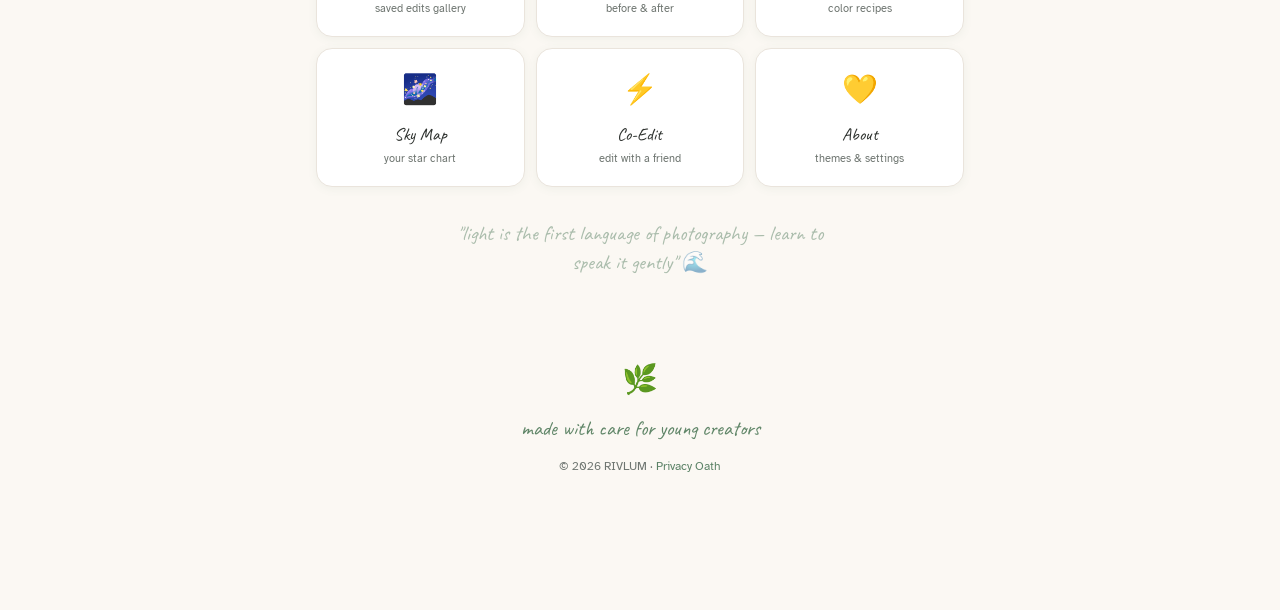
==== commit 0b282192: "Update index.html" ====
--- a/index.html
+++ b/index.html
@@ -12,7 +12,7 @@
     /* ========== HERO ========== */
     .hero {
       text-align: center;
-      padding: 4.5rem 1.5rem 3rem;
+      padding: 5rem 1.5rem 3rem;
       background:
         radial-gradient(ellipse at 20% 90%, rgba(91,130,102,0.1) 0%, transparent 50%),
         radial-gradient(ellipse at 80% 10%, rgba(242,201,76,0.1) 0%, transparent 50%),
@@ -23,55 +23,76 @@
       overflow: hidden;
     }
     .hero::before {
-      content: '🌊';
+      content: '✨';
       position: absolute;
-      top: 28px;
-      right: 24px;
-      font-size: 3.5rem;
+      top: 30px;
+      right: 28px;
+      font-size: 2.5rem;
       opacity: 0.08;
       transform: rotate(-12deg);
     }
     .hero::after {
       content: '🌿';
       position: absolute;
-      bottom: 24px;
-      left: 20px;
-      font-size: 3rem;
+      bottom: 28px;
+      left: 24px;
+      font-size: 2.8rem;
       opacity: 0.07;
       transform: rotate(15deg);
     }
+
+    /* ========== LOGO ========== */
+    .logo-block {
+      position: relative;
+      z-index: 2;
+      margin-bottom: 0.5rem;
+    }
+    .logo-main {
+      font-family: 'Atkinson Hyperlegible', sans-serif;
+      font-size: 5rem;
+      font-weight: 700;
+      letter-spacing: -3px;
+      margin: 0;
+      line-height: 1;
+      color: var(--accent);
+      text-shadow: 0 4px 24px rgba(91,130,102,0.15);
+    }
+    [data-theme="ocean"] .logo-main { color: #3A7CA5; text-shadow: 0 4px 24px rgba(58,124,165,0.15); }
+    [data-theme="sunset"] .logo-main { color: #D96B43; text-shadow: 0 4px 24px rgba(217,107,67,0.15); }
+    [data-theme="midnight"] .logo-main { color: #64B5F6; text-shadow: 0 4px 24px rgba(100,181,246,0.15); }
+
+    .logo-tagline {
+      font-family: 'Caveat', cursive;
+      font-size: 1.5rem;
+      color: var(--muted);
+      margin: -0.15rem 0 0;
+      letter-spacing: 0.5px;
+    }
+    .logo-tagline .wave {
+      display: inline-block;
+      animation: wave-float 3s ease-in-out infinite;
+    }
+    @keyframes wave-float {
+      0%, 100% { transform: translateY(0); }
+      50% { transform: translateY(-3px); }
+    }
+    .reduced-motion .logo-tagline .wave { animation: none; }
+
     .hero-eyebrow {
-      font-size: 0.7rem;
+      font-size: 0.68rem;
       text-transform: uppercase;
       letter-spacing: 2.5px;
       color: var(--muted);
-      margin: 0 0 1rem;
-    }
-    .hero .logo-text {
-      font-size: 3.8rem;
-      letter-spacing: -2px;
+      margin: 0 0 1.5rem;
+      opacity: 0.6;
+    }
+
+    .hero-sub {
+      font-family: 'Caveat', cursive;
+      font-size: 1.05rem;
       color: var(--text);
-      margin: 0;
-      text-decoration: none;
-      display: block;
-      line-height: 1;
-      position: relative;
-      z-index: 2;
-    }
-    .hero .logo-tagline {
-      font-family: 'Caveat', cursive;
-      font-size: 1.4rem;
-      color: var(--accent);
-      margin: 0.4rem 0 0;
-      position: relative;
-      z-index: 2;
-    }
-    .hero .hero-sub {
-      font-family: 'Caveat', cursive;
-      font-size: 1.1rem;
-      color: var(--text);
-      opacity: 0.45;
-      margin: 0.25rem 0 1.25rem;
+      opacity: 0.35;
+      margin: 0.5rem 0 1rem;
     }
     .hero p.hero-desc {
       color: var(--muted);
@@ -217,9 +238,7 @@
     .stat-card::before {
       content: '';
       position: absolute;
-      top: 0;
-      left: 0;
-      right: 0;
+      top: 0; left: 0; right: 0;
       height: 3px;
       border-radius: 16px 16px 0 0;
     }
@@ -229,10 +248,10 @@
     .stat-card .stat-num {
       font-family: 'Caveat', cursive;
       font-size: 2rem;
-      color: var(--accent);
       display: block;
       line-height: 1;
     }
+    .stat-card:nth-child(1) .stat-num { color: var(--accent); }
     .stat-card:nth-child(2) .stat-num { color: var(--gold); }
     .stat-card:nth-child(3) .stat-num { color: #D07251; }
     .stat-card .stat-label {
@@ -290,7 +309,6 @@
       box-shadow: 0 2px 12px var(--shadow);
       transition: transform 0.2s, box-shadow 0.2s;
       display: block;
-      position: relative;
     }
     .challenge-card:hover {
       transform: translateY(-4px);
@@ -311,15 +329,11 @@
       background: var(--bg2);
       transition: transform 0.3s;
     }
-    .challenge-card:hover .challenge-thumb {
-      transform: scale(1.05);
-    }
+    .challenge-card:hover .challenge-thumb { transform: scale(1.05); }
     .challenge-thumb-wrap::after {
       content: '';
       position: absolute;
-      bottom: 0;
-      left: 0;
-      right: 0;
+      bottom: 0; left: 0; right: 0;
       height: 40px;
       background: linear-gradient(transparent, var(--card));
       pointer-events: none;
@@ -331,7 +345,6 @@
       font-family: 'Caveat', cursive;
       font-size: 1.25rem;
       margin: 0 0 0.15rem;
-      color: var(--text);
     }
     .challenge-info p {
       font-size: 0.78rem;
@@ -349,7 +362,6 @@
       border: 1px solid var(--gold);
       border-radius: 999px;
       font-size: 0.7rem;
-      color: var(--text);
       font-weight: 700;
     }
 
@@ -383,9 +395,7 @@
     .extra-card::before {
       content: '';
       position: absolute;
-      top: 0;
-      left: 0;
-      right: 0;
+      top: 0; left: 0; right: 0;
       height: 2px;
       background: var(--accent);
       opacity: 0;
@@ -400,7 +410,6 @@
     .extra-card .extra-label {
       font-family: 'Caveat', cursive;
       font-size: 1.1rem;
-      color: var(--text);
       display: block;
     }
     .extra-card .extra-sub {
@@ -408,10 +417,9 @@
       color: var(--muted);
       margin-top: 0.15rem;
       display: block;
-      line-height: 1.3;
-    }
-
-    /* ========== FOOTER QUOTE ========== */
+    }
+
+    /* ========== CLOSING QUOTE ========== */
     .footer-quote {
       text-align: center;
       padding: 2rem 1.5rem 1rem;
@@ -422,7 +430,7 @@
       font-family: 'Caveat', cursive;
       font-size: 1.3rem;
       color: var(--accent);
-      opacity: 0.6;
+      opacity: 0.5;
       margin: 0;
       line-height: 1.4;
     }
@@ -430,13 +438,17 @@
     .footer-spacer { height: 1rem; }
 
     @media (max-width: 480px) {
-      .hero .logo-text { font-size: 3rem; }
+      .logo-main { font-size: 4rem; letter-spacing: -2px; }
       .challenge-grid { grid-template-columns: repeat(2, 1fr); }
       .extra-grid { grid-template-columns: repeat(2, 1fr); }
     }
     @media (max-width: 360px) {
+      .logo-main { font-size: 3.2rem; }
       .challenge-grid { grid-template-columns: 1fr; }
-      .extra-grid { grid-template-columns: repeat(2, 1fr); }
+    }
+    @media (min-width: 600px) {
+      .logo-main { font-size: 6rem; letter-spacing: -4px; }
+      .logo-tagline { font-size: 1.7rem; }
     }
   </style>
 </head>
@@ -454,8 +466,12 @@
   <!-- Hero -->
   <section class="hero">
     <p class="hero-eyebrow">a cozy photo-editing playground</p>
-    <h1 class="logo-text">RIVLUM</h1>
-    <p class="logo-tagline">the river of light 🌊</p>
+
+    <div class="logo-block">
+      <h1 class="logo-main">RIVLUM</h1>
+      <p class="logo-tagline">the river of light <span class="wave">🌊</span></p>
+    </div>
+
     <p class="hero-sub">— where every edit tells a little story —</p>
     <p class="hero-desc">No accounts, no ads, no noise. Just you, a photo, and a gentle river of light waiting to be shaped. Built for young creators who want to make beautiful things.</p>
 
@@ -471,7 +487,7 @@
 
   <!-- Stats -->
   <div class="stats-section">
-    <div class="stats-bar" id="statsBar">
+    <div class="stats-bar">
       <div class="stat-card">
         <span class="stat-num" id="statDrifts">0</span>
         <span class="stat-label">drifts</span>
@@ -499,7 +515,7 @@
 
   <div class="divider">🌿</div>
 
-  <!-- Extra Links -->
+  <!-- Extra -->
   <div class="section-header">
     <p class="section-label">explore</p>
     <h2 class="section-heading">more ways to create</h2>
@@ -537,50 +553,28 @@
     </a>
   </div>
 
-  <!-- Closing Quote -->
   <div class="footer-quote">
     <p>"light is the first language of photography — learn to speak it gently" 🌊</p>
   </div>
 
   <div class="footer-spacer"></div>
 
-  <!-- Footer -->
   <footer class="pretty-footer">
     <span class="footer-emoji">🌿</span>
     <span class="footer-script">made with care for young creators</span>
     <span class="footer-copy">© 2026 RIVLUM · <a href="privacy.html">Privacy Oath</a></span>
   </footer>
 
-  <!-- Nav -->
   <nav class="bottom-nav" aria-label="Main navigation">
-    <a href="index.html" class="nav-item active" aria-current="page">
-      <span class="nav-icon">🏠</span>
-      <span class="nav-label">Home</span>
-    </a>
-    <a href="challenge.html" class="nav-item">
-      <span class="nav-icon">✨</span>
-      <span class="nav-label">Edit</span>
-    </a>
-    <a href="free-edit.html" class="nav-item">
-      <span class="nav-icon">📸</span>
-      <span class="nav-label">Free</span>
-    </a>
-    <a href="room.html" class="nav-item">
-      <span class="nav-icon">⚡</span>
-      <span class="nav-label">Room</span>
-    </a>
-    <a href="constellation.html" class="nav-item">
-      <span class="nav-icon">🌌</span>
-      <span class="nav-label">Sky</span>
-    </a>
-    <a href="about.html" class="nav-item">
-      <span class="nav-icon">💛</span>
-      <span class="nav-label">About</span>
-    </a>
+    <a href="index.html" class="nav-item active" aria-current="page"><span class="nav-icon">🏠</span><span class="nav-label">Home</span></a>
+    <a href="challenge.html" class="nav-item"><span class="nav-icon">✨</span><span class="nav-label">Edit</span></a>
+    <a href="free-edit.html" class="nav-item"><span class="nav-icon">📸</span><span class="nav-label">Free</span></a>
+    <a href="room.html" class="nav-item"><span class="nav-icon">⚡</span><span class="nav-label">Room</span></a>
+    <a href="constellation.html" class="nav-item"><span class="nav-icon">🌌</span><span class="nav-label">Sky</span></a>
+    <a href="about.html" class="nav-item"><span class="nav-icon">💛</span><span class="nav-label">About</span></a>
   </nav>
 
   <script>
-    /* ========== CHALLENGES DATA ========== */
     var CHALLENGES = [
       { key: 'prism', name: '☁️ Prism', desc: 'soft, pastel, floaty light', img: 'https://images.unsplash.com/photo-1506744038136-46273834b3fb?auto=format&fit=crop&w=800&q=80' },
       { key: 'horizon', name: '🌅 Horizon', desc: 'warm golden hour glow', img: 'https://images.unsplash.com/photo-1495616811223-4d98c6e9c869?auto=format&fit=crop&w=800&q=80' },
@@ -590,7 +584,6 @@
       { key: 'reel', name: '📼 Reel', desc: 'faded, nostalgic, 70s film', img: 'https://images.unsplash.com/photo-1501785888041-af3ef285b470?auto=format&fit=crop&w=800&q=80' }
     ];
 
-    /* ========== DAILY MOOD ========== */
     var MOODS = [
       { name: 'Golden Hour', emoji: '🌅', color: '#F2C94C' },
       { name: 'Midnight Blue', emoji: '🌙', color: '#6C8EA4' },
@@ -607,19 +600,15 @@
       return MOODS[dayOfYear % MOODS.length];
     }
 
-    /* ========== RENDER HERO PILLS ========== */
     function renderHeroPills() {
       var mood = getDailyMood();
       var streak = parseInt(localStorage.getItem('rivlum_streak') || '0');
       var html = '<a href="moods.html" class="mood-pill"><span class="mood-dot" style="background:' + mood.color + '; color:' + mood.color + '"></span>today: ' + mood.emoji + ' ' + mood.name + '</a>';
-      if (streak > 0) {
-        html += '<span class="streak-pill">🔥 ' + streak + '-day chain</span>';
-      }
+      if (streak > 0) html += '<span class="streak-pill">🔥 ' + streak + '-day chain</span>';
       document.getElementById('heroPills').innerHTML = html;
     }
     renderHeroPills();
 
-    /* ========== RENDER STATS ========== */
     function renderStats() {
       var drifts = [];
       try { drifts = JSON.parse(localStorage.getItem('rivlum_drifts') || '[]'); } catch(e) {}
@@ -627,20 +616,17 @@
       try { stars = JSON.parse(localStorage.getItem('rivlum_stars') || '[]'); } catch(e) {}
       var born = localStorage.getItem('rivlum_born');
       var days = born ? Math.max(1, Math.floor((Date.now() - parseInt(born)) / 86400000)) : 0;
-
       document.getElementById('statDrifts').textContent = drifts.length;
       document.getElementById('statStars').textContent = stars.length;
       document.getElementById('statDays').textContent = days;
     }
     renderStats();
 
-    /* ========== RENDER CHALLENGE CARDS ========== */
     function renderChallenges() {
       var stars = [];
       try { stars = JSON.parse(localStorage.getItem('rivlum_stars') || '[]'); } catch(e) {}
       var grid = document.getElementById('challengeGrid');
       var html = '';
-
       CHALLENGES.forEach(function(ch) {
         var hasStar = stars.indexOf(ch.key) !== -1;
         html +=
@@ -655,7 +641,6 @@
             '</div>' +
           '</a>';
       });
-
       grid.innerHTML = html;
     }
     renderChallenges();
